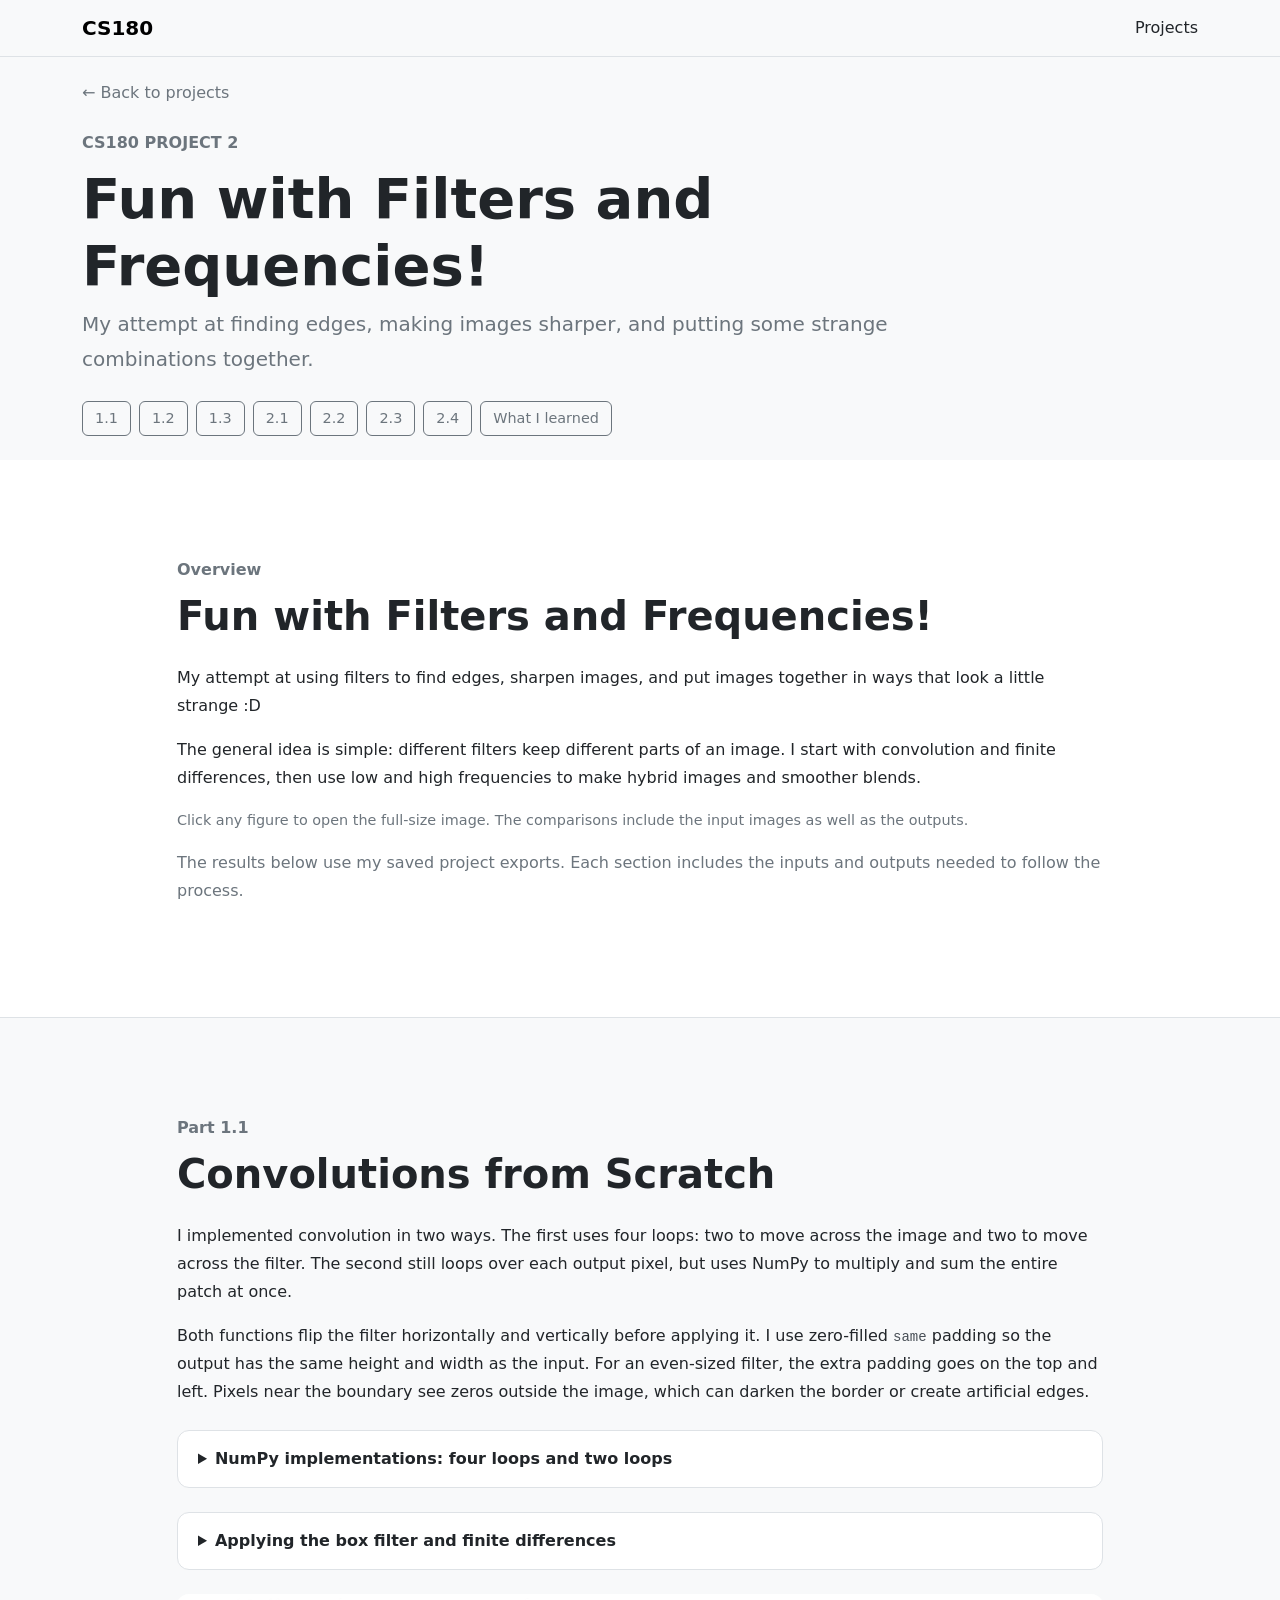
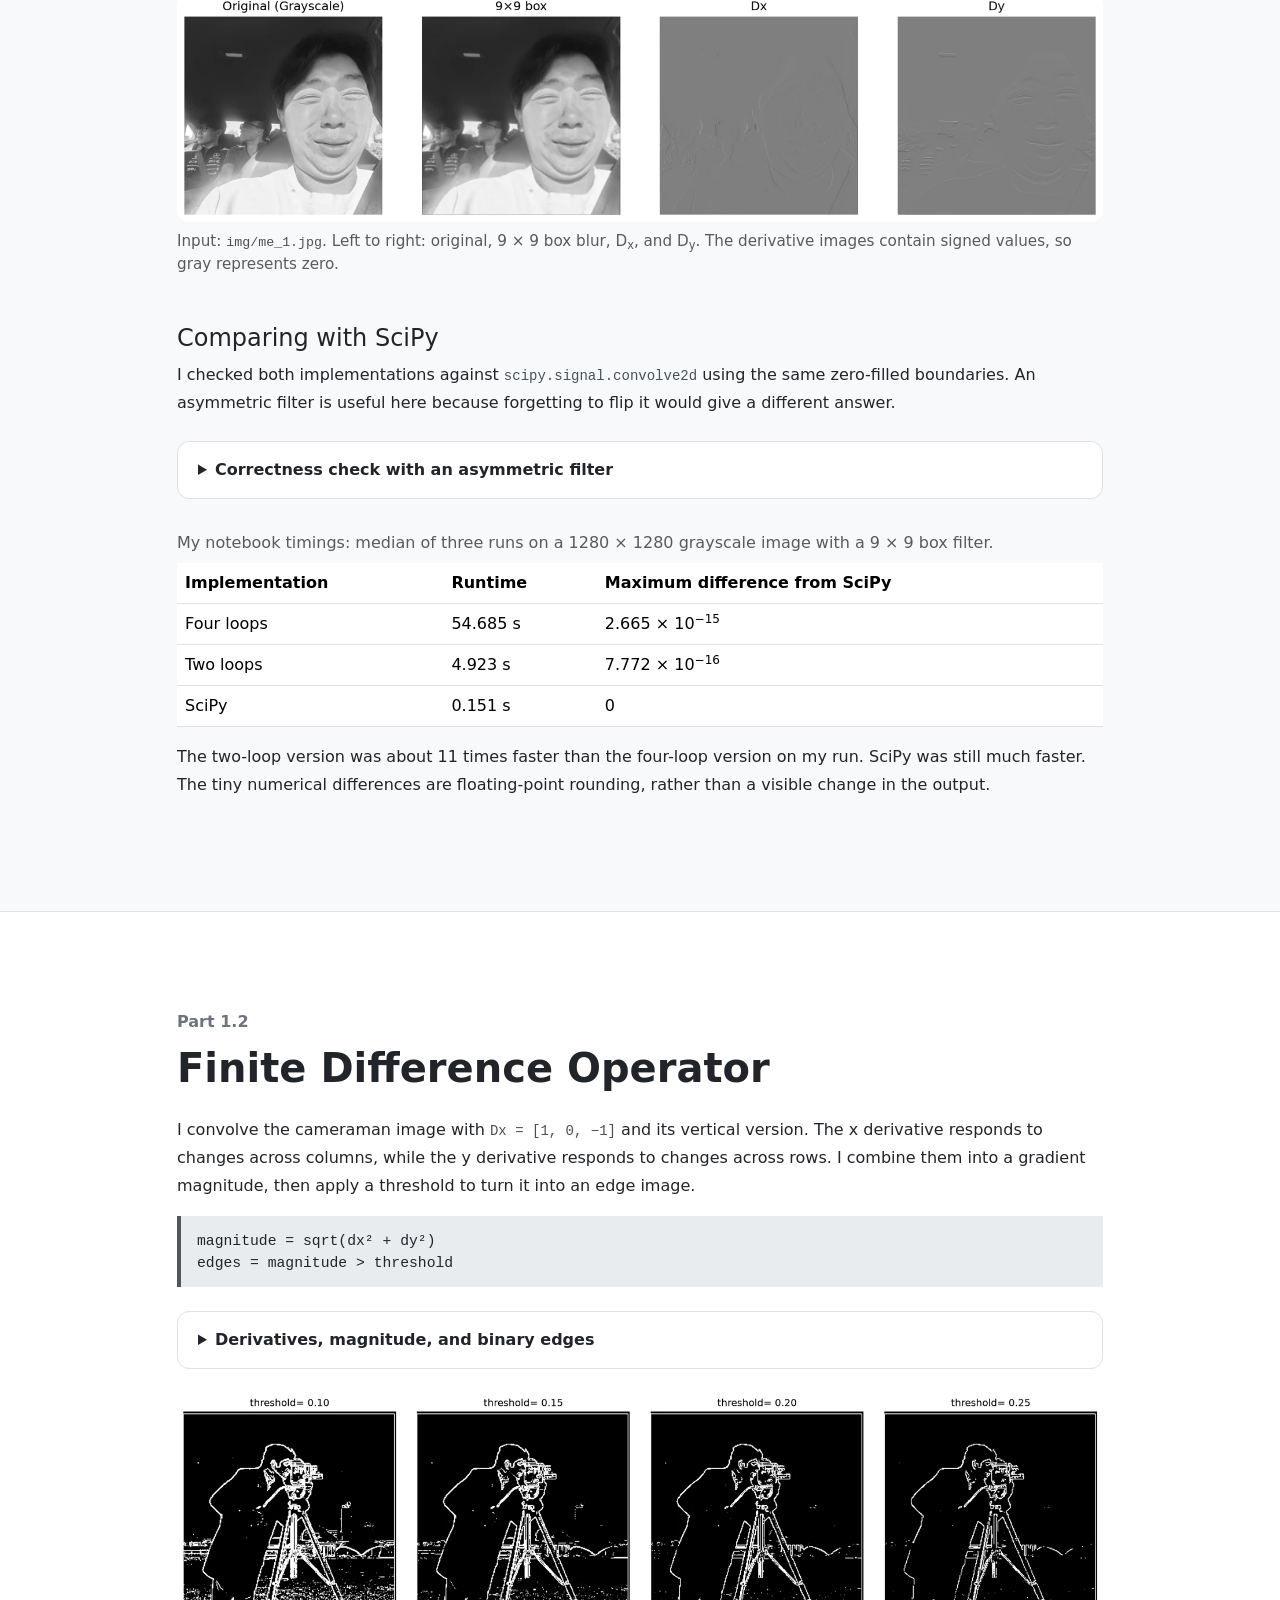
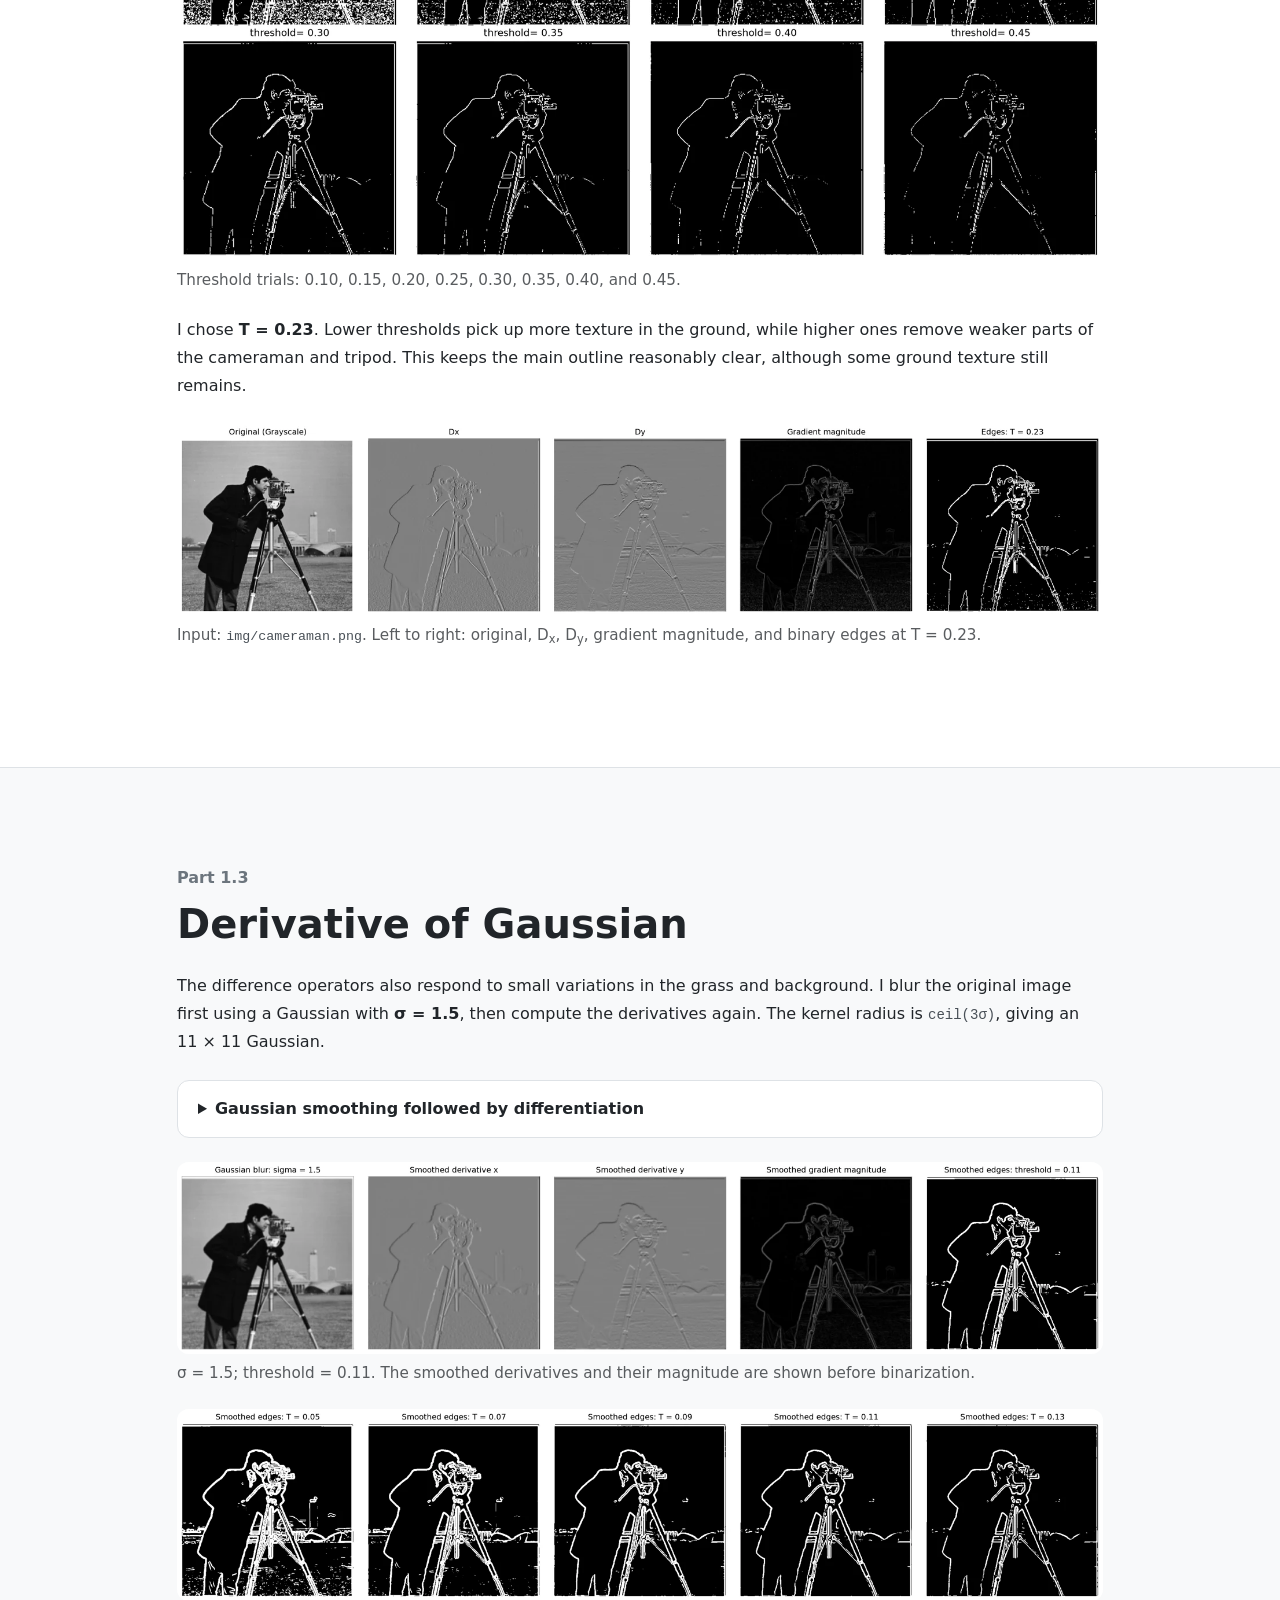
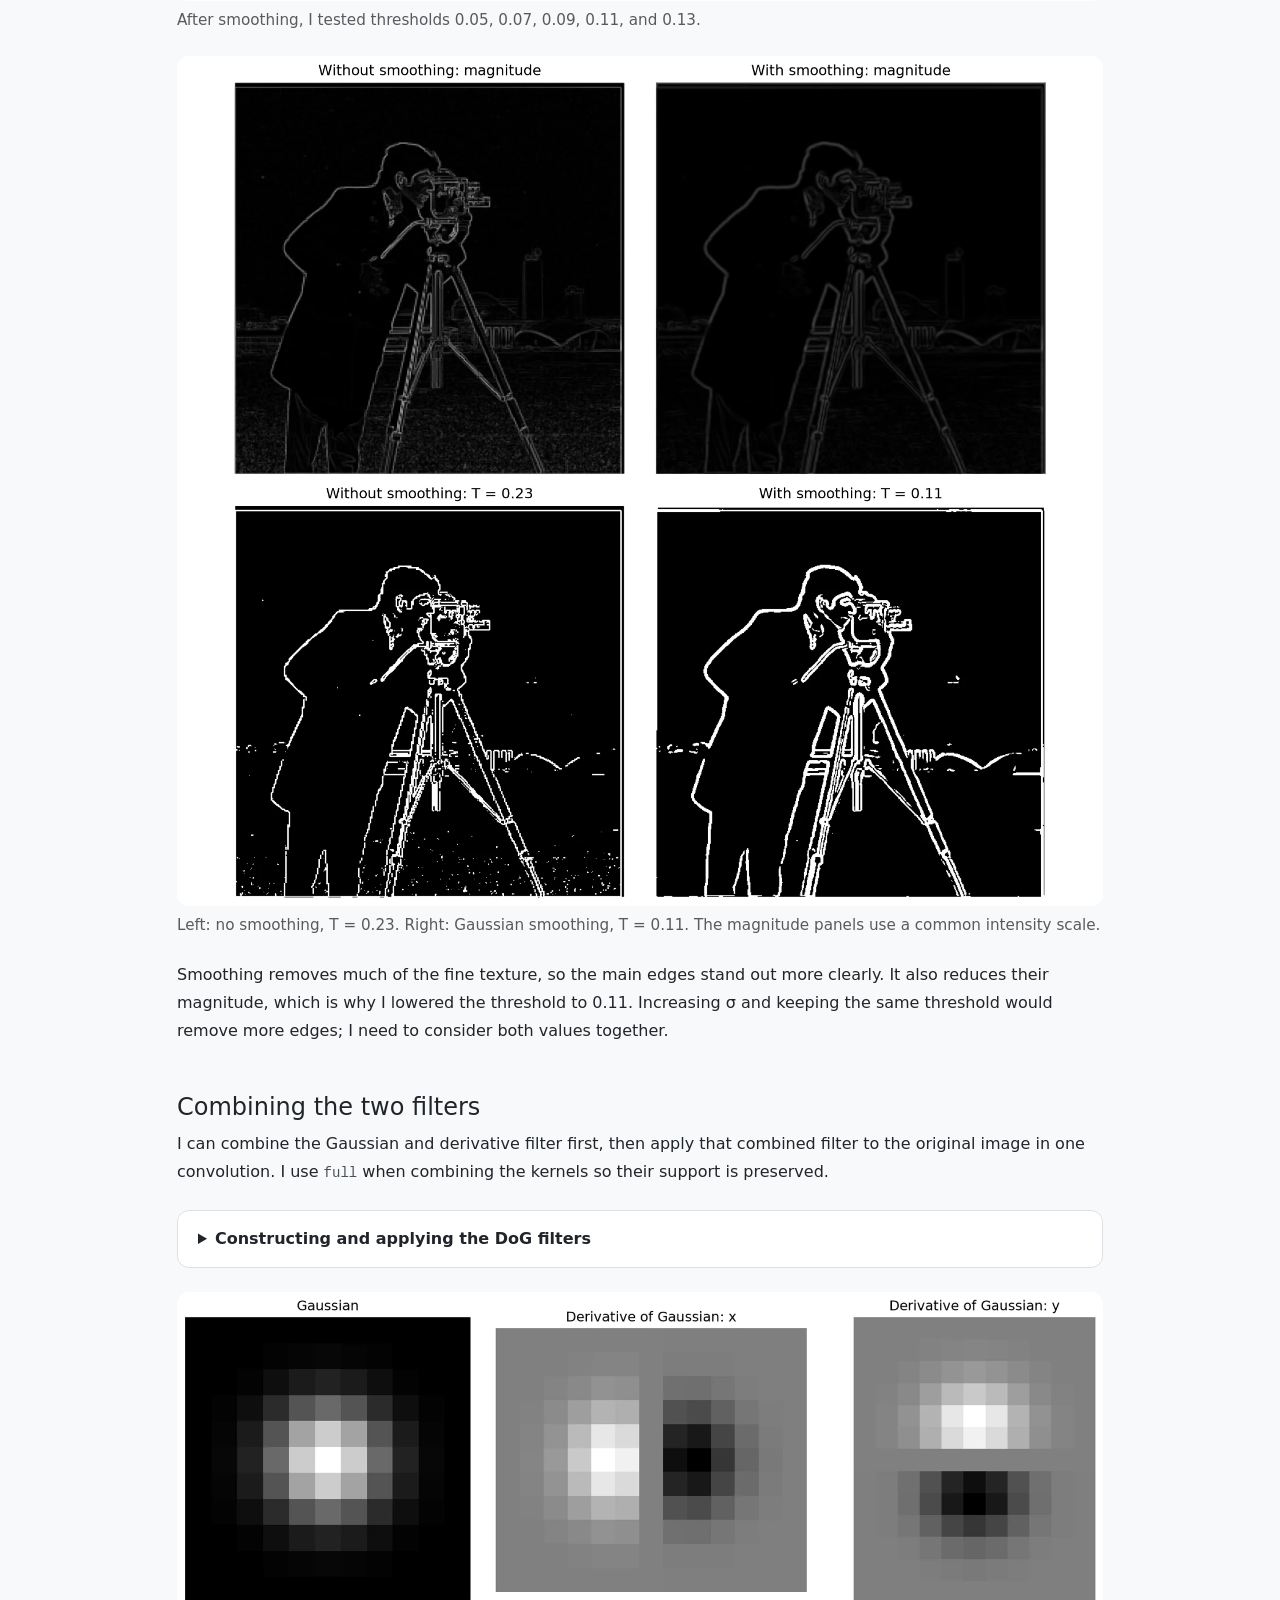
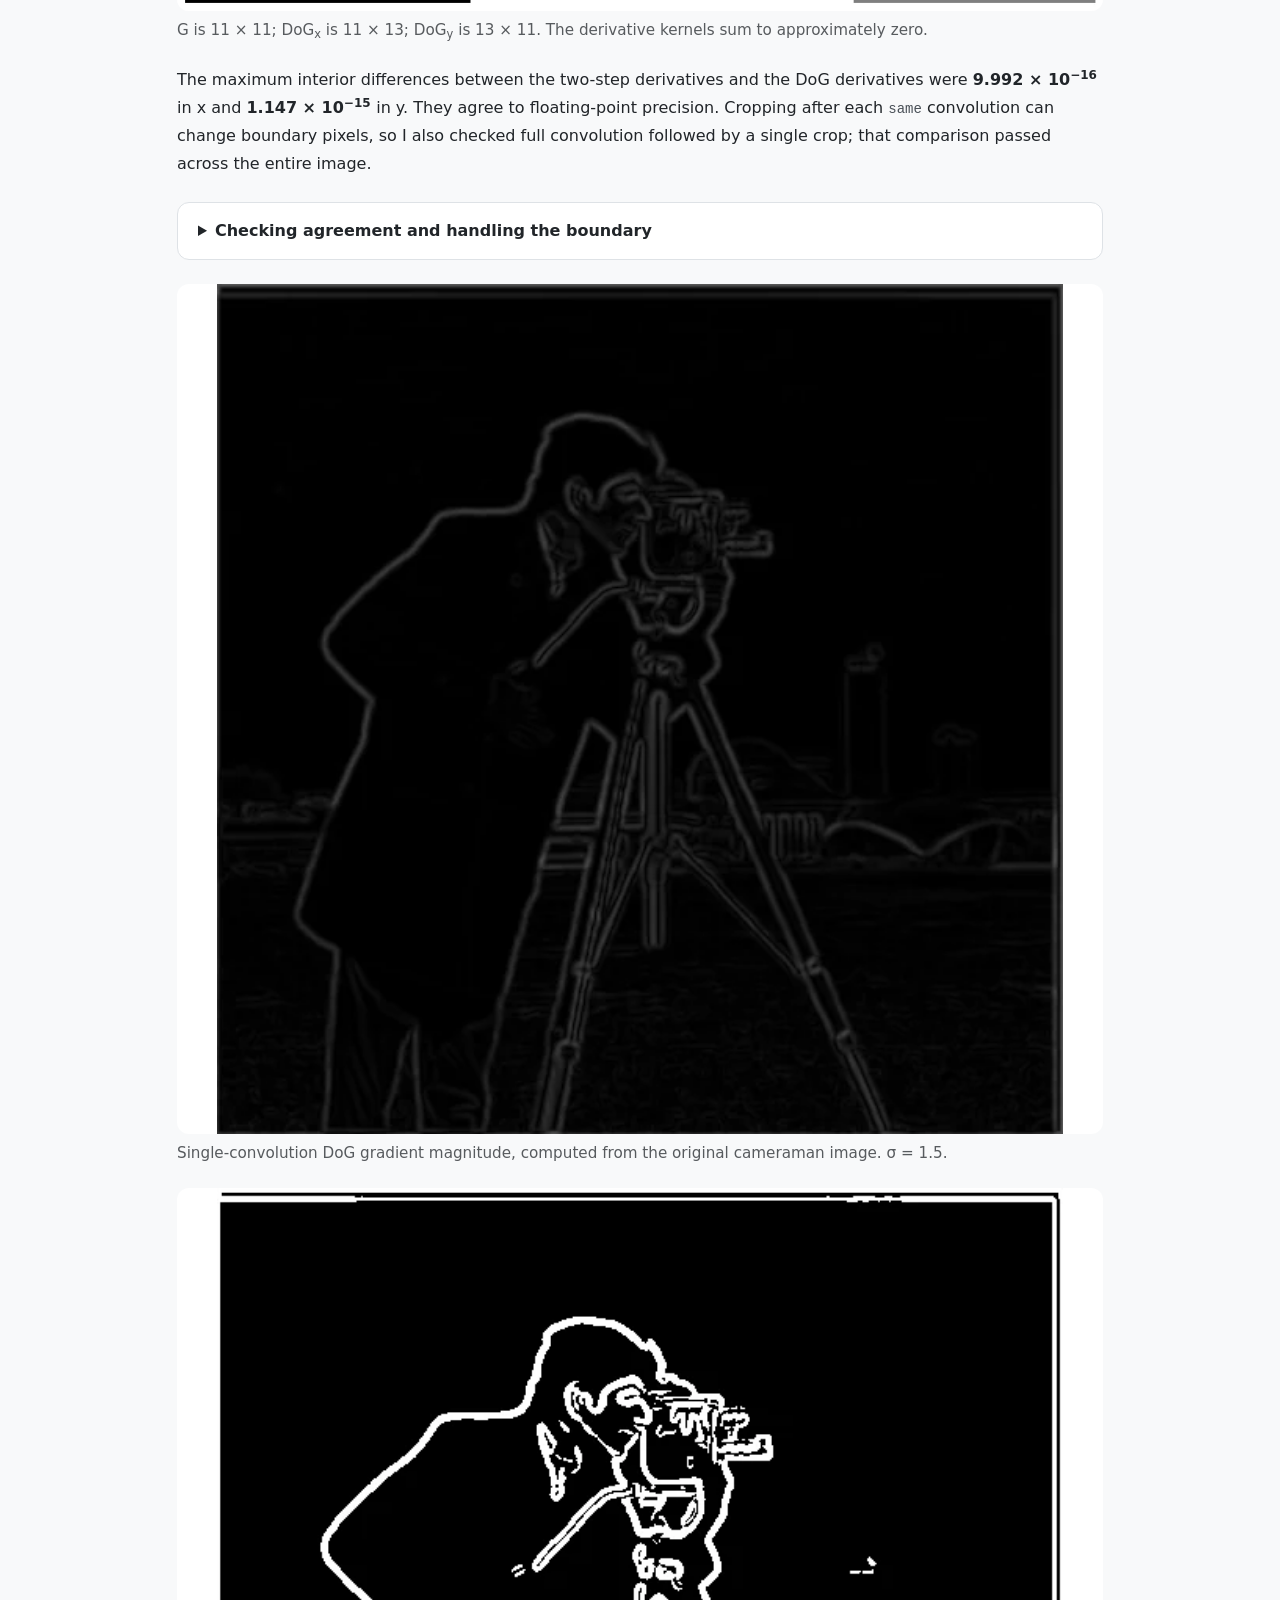
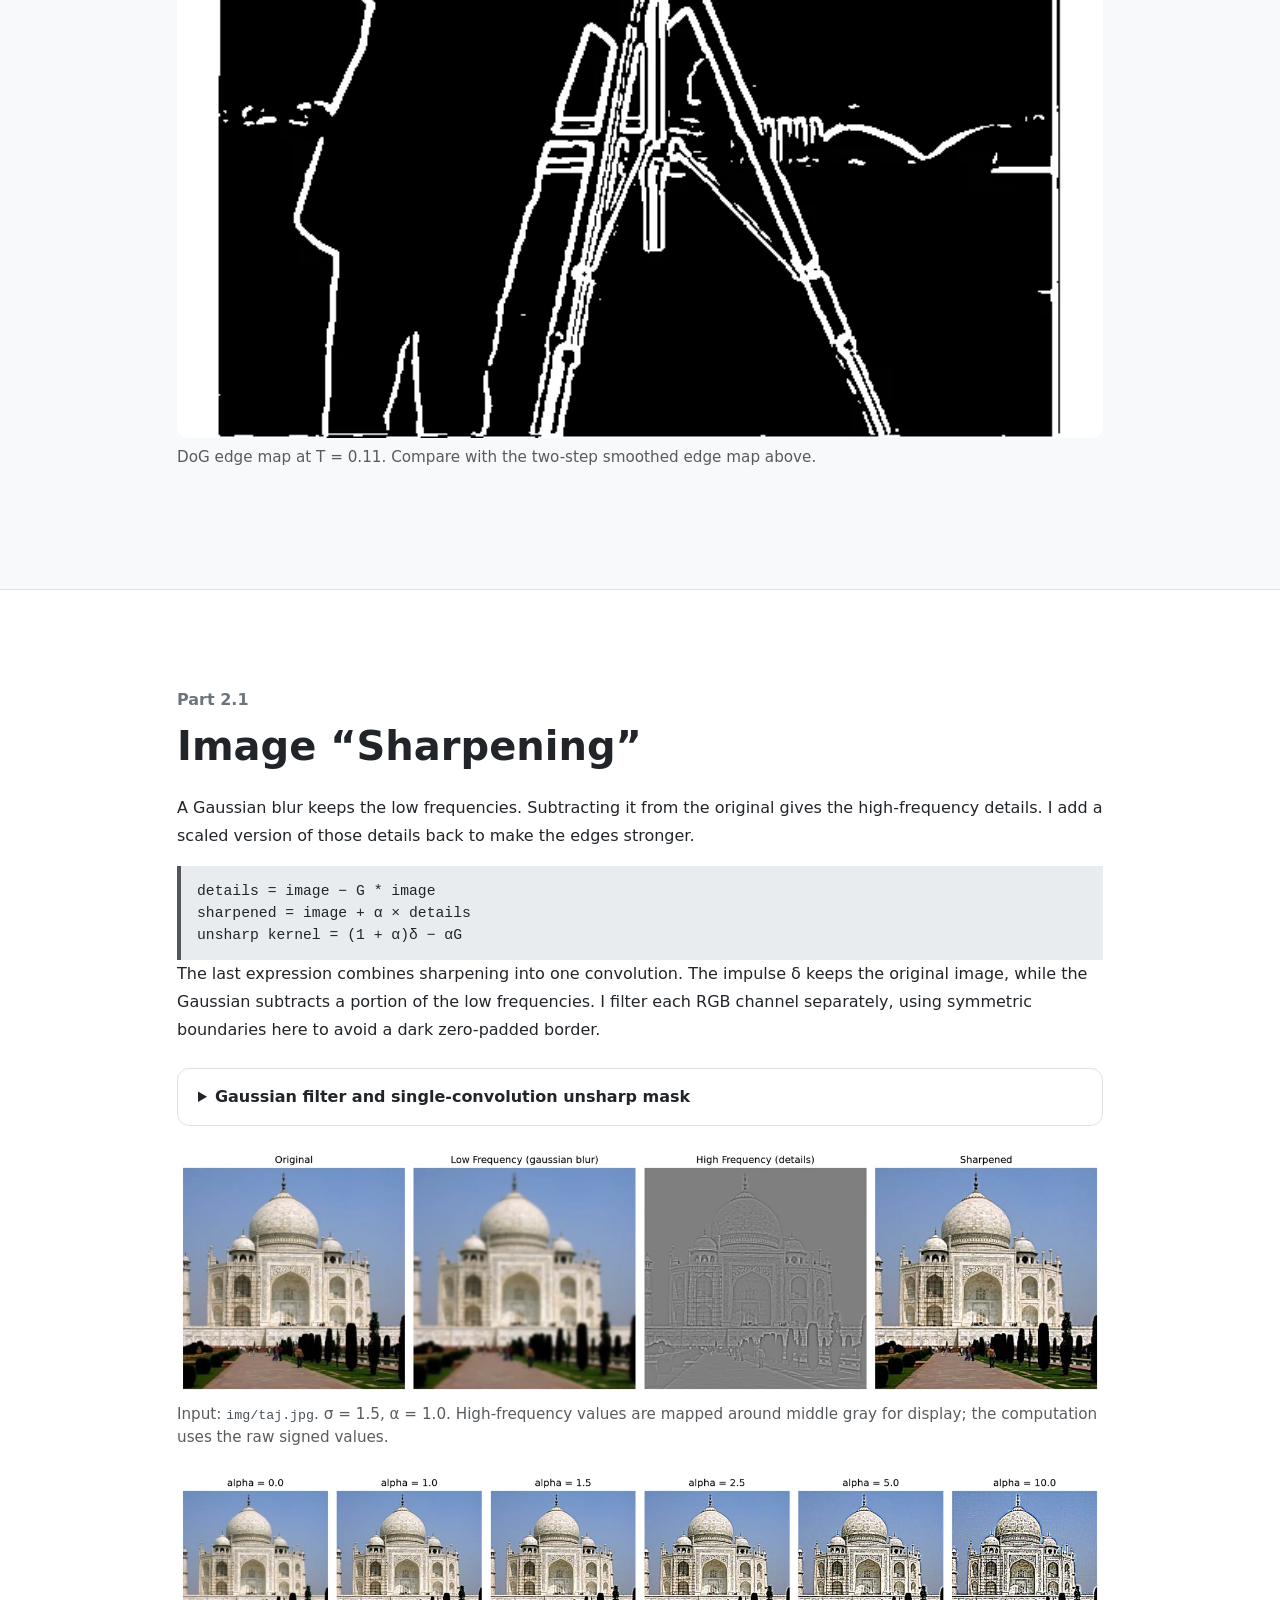
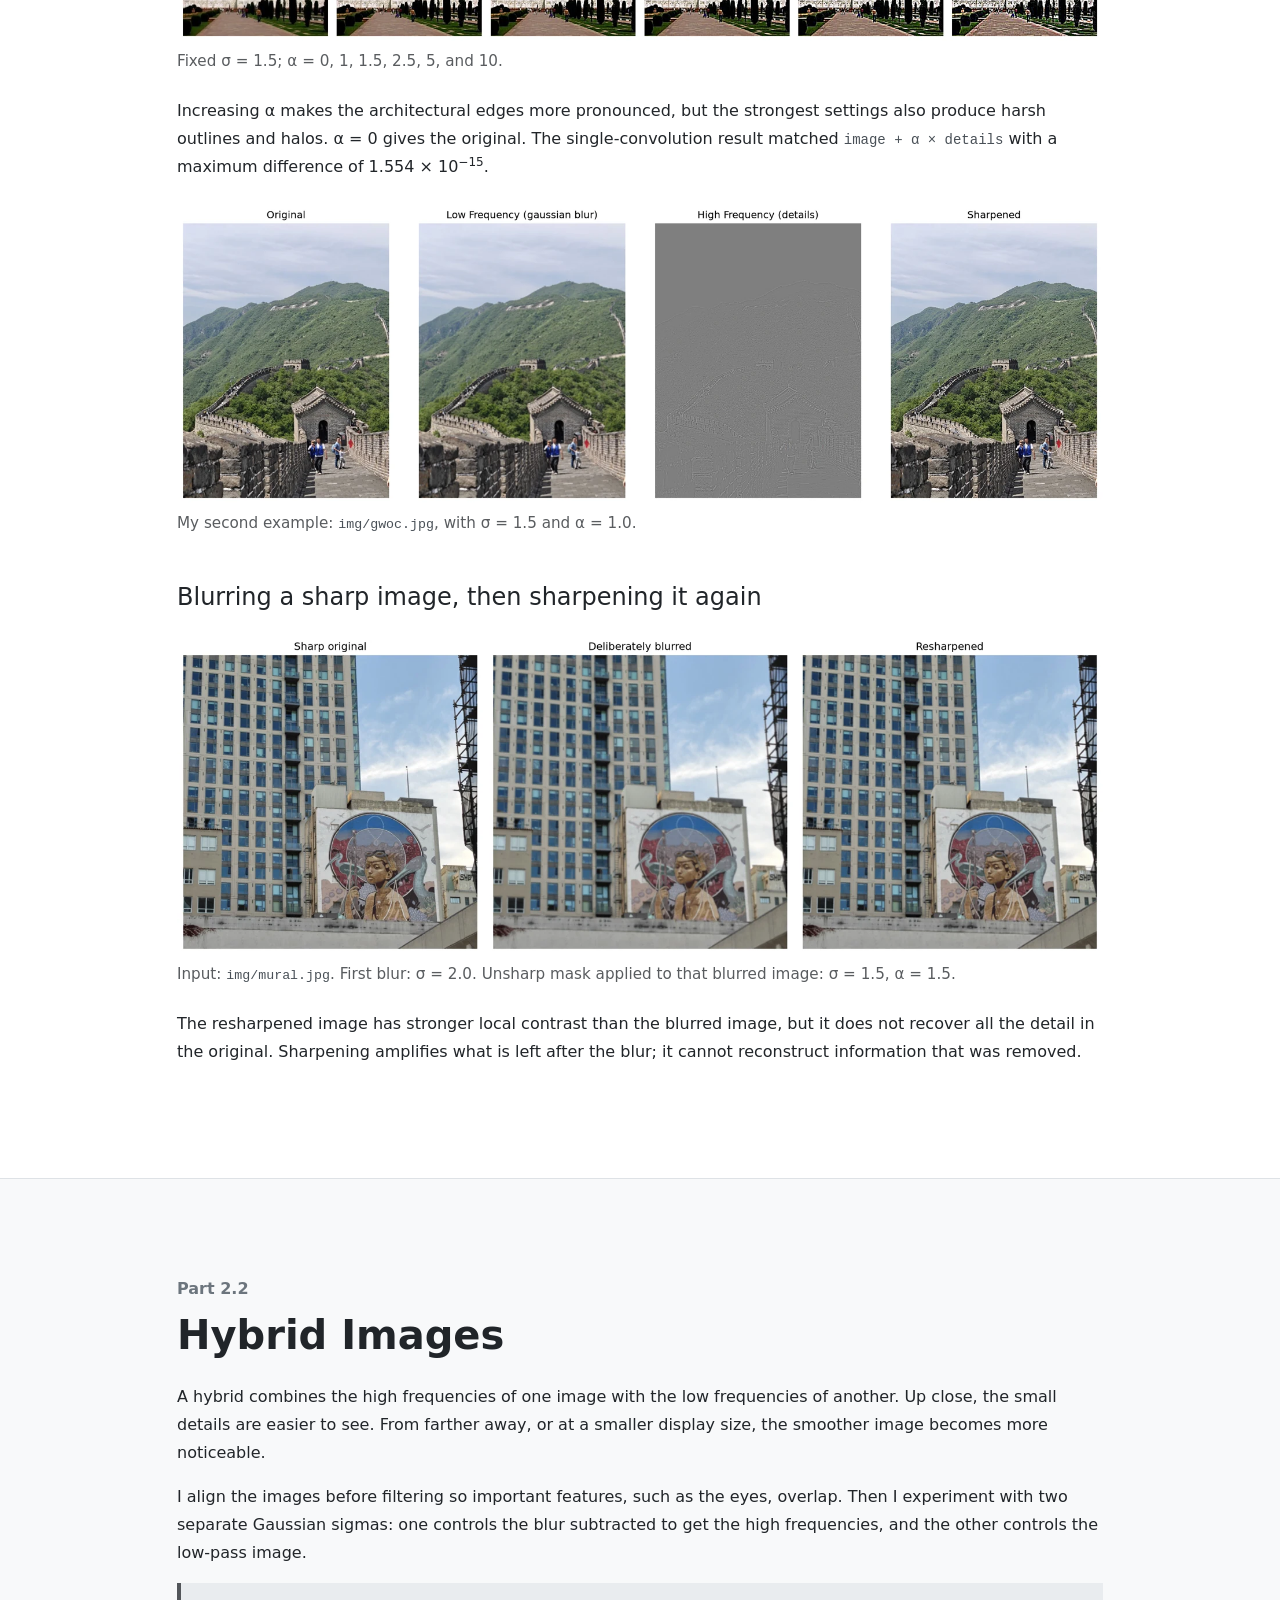
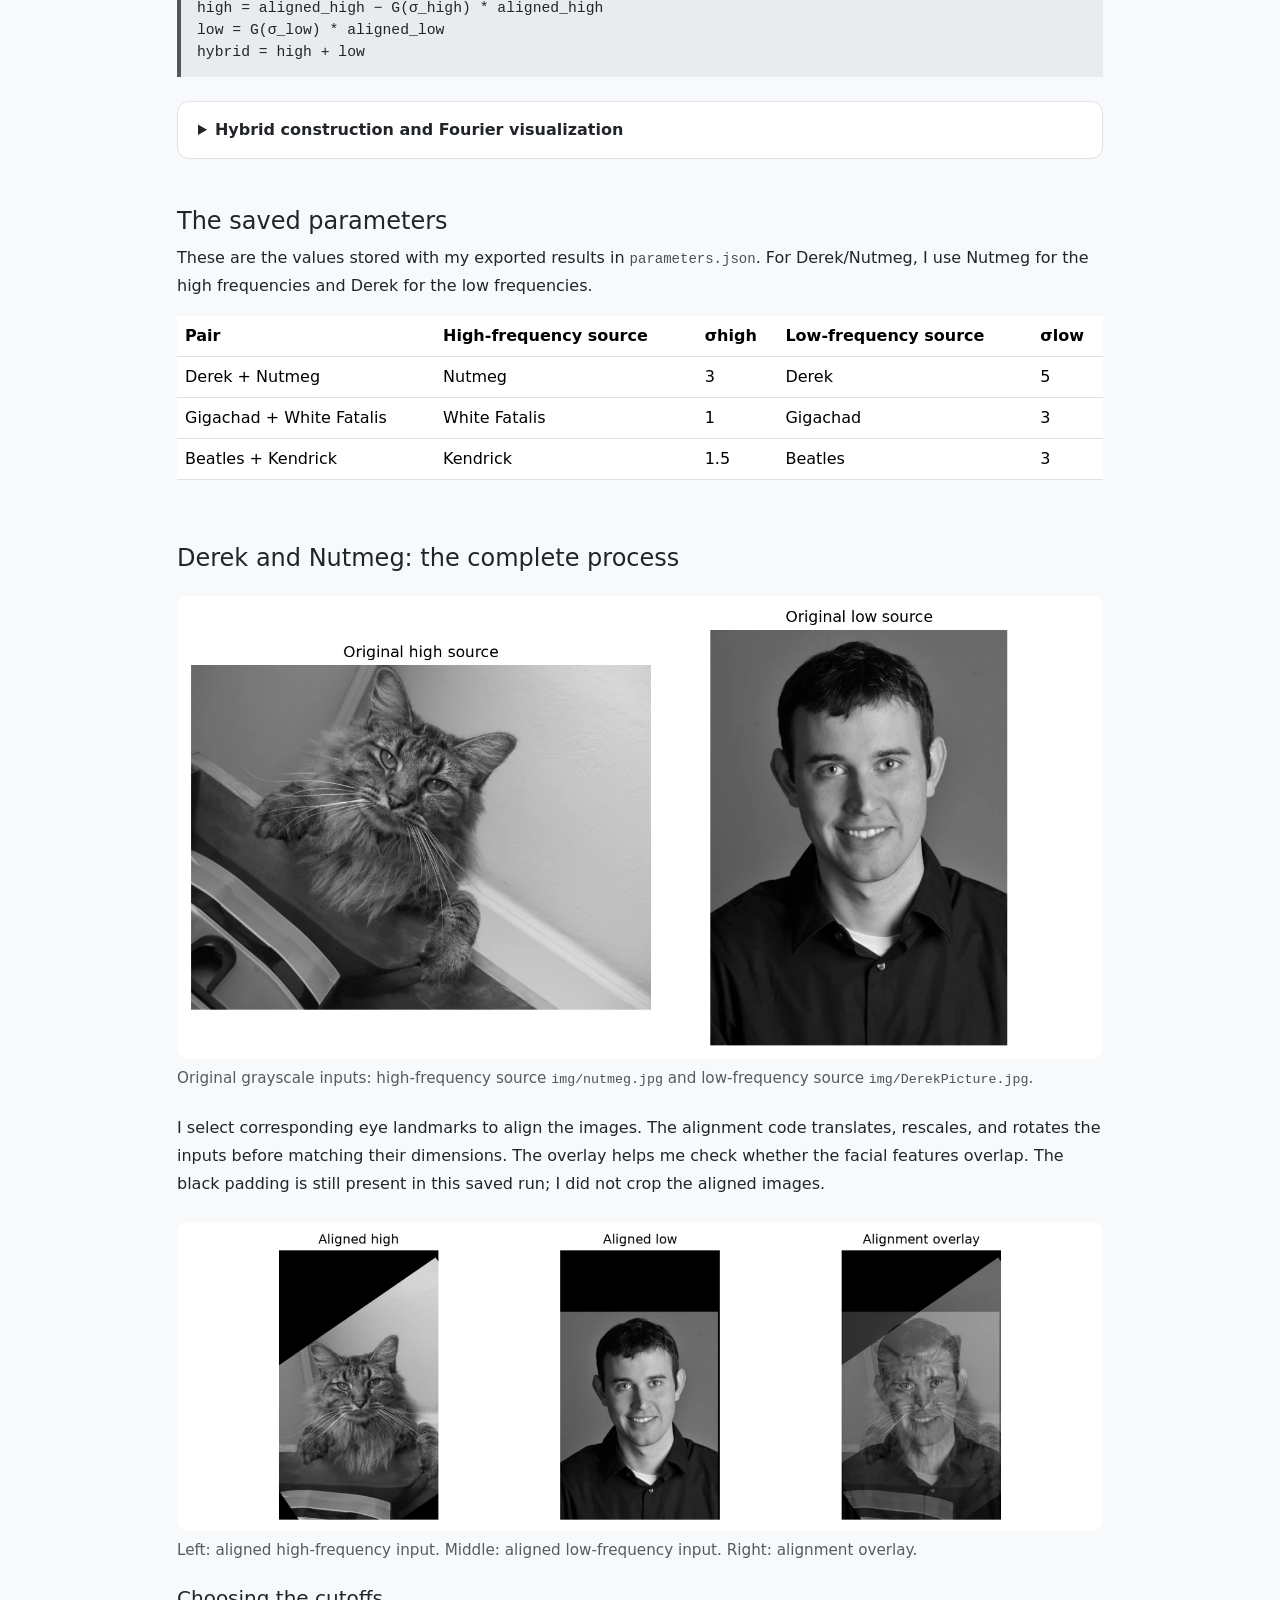
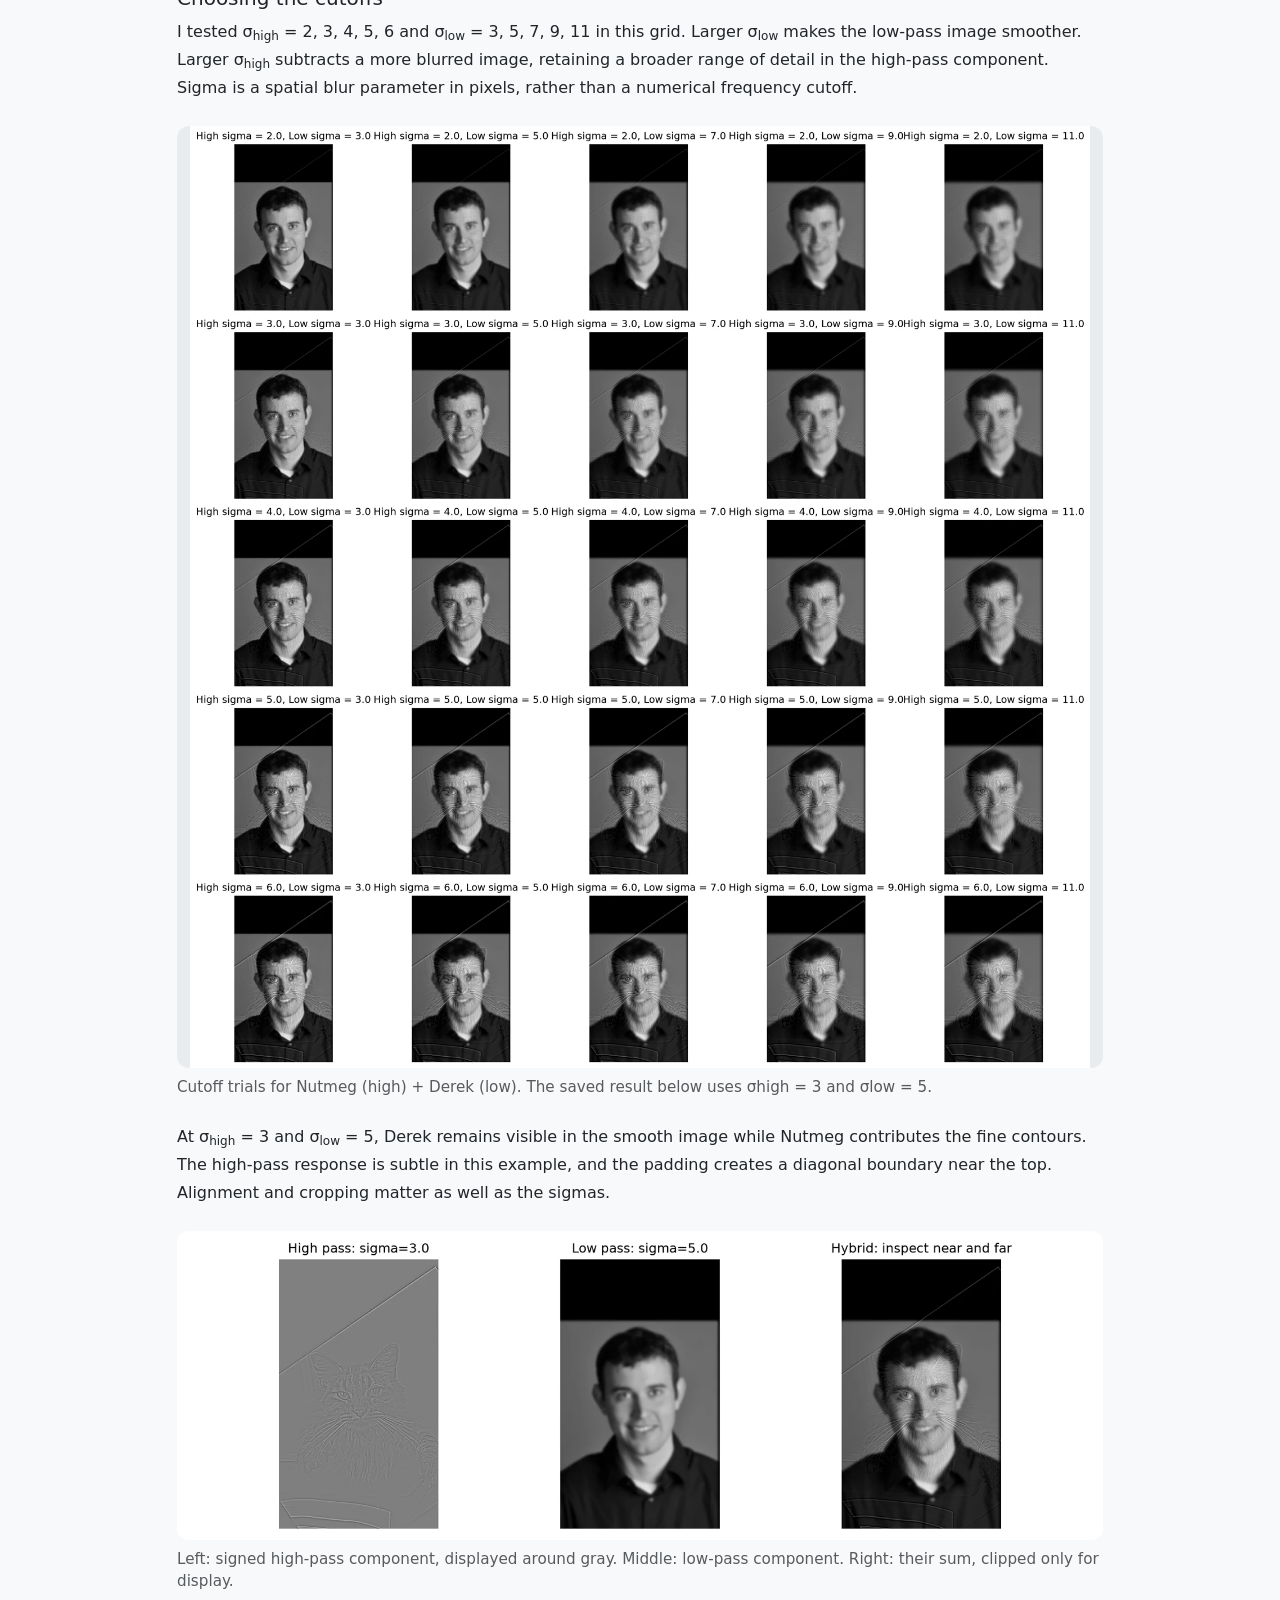
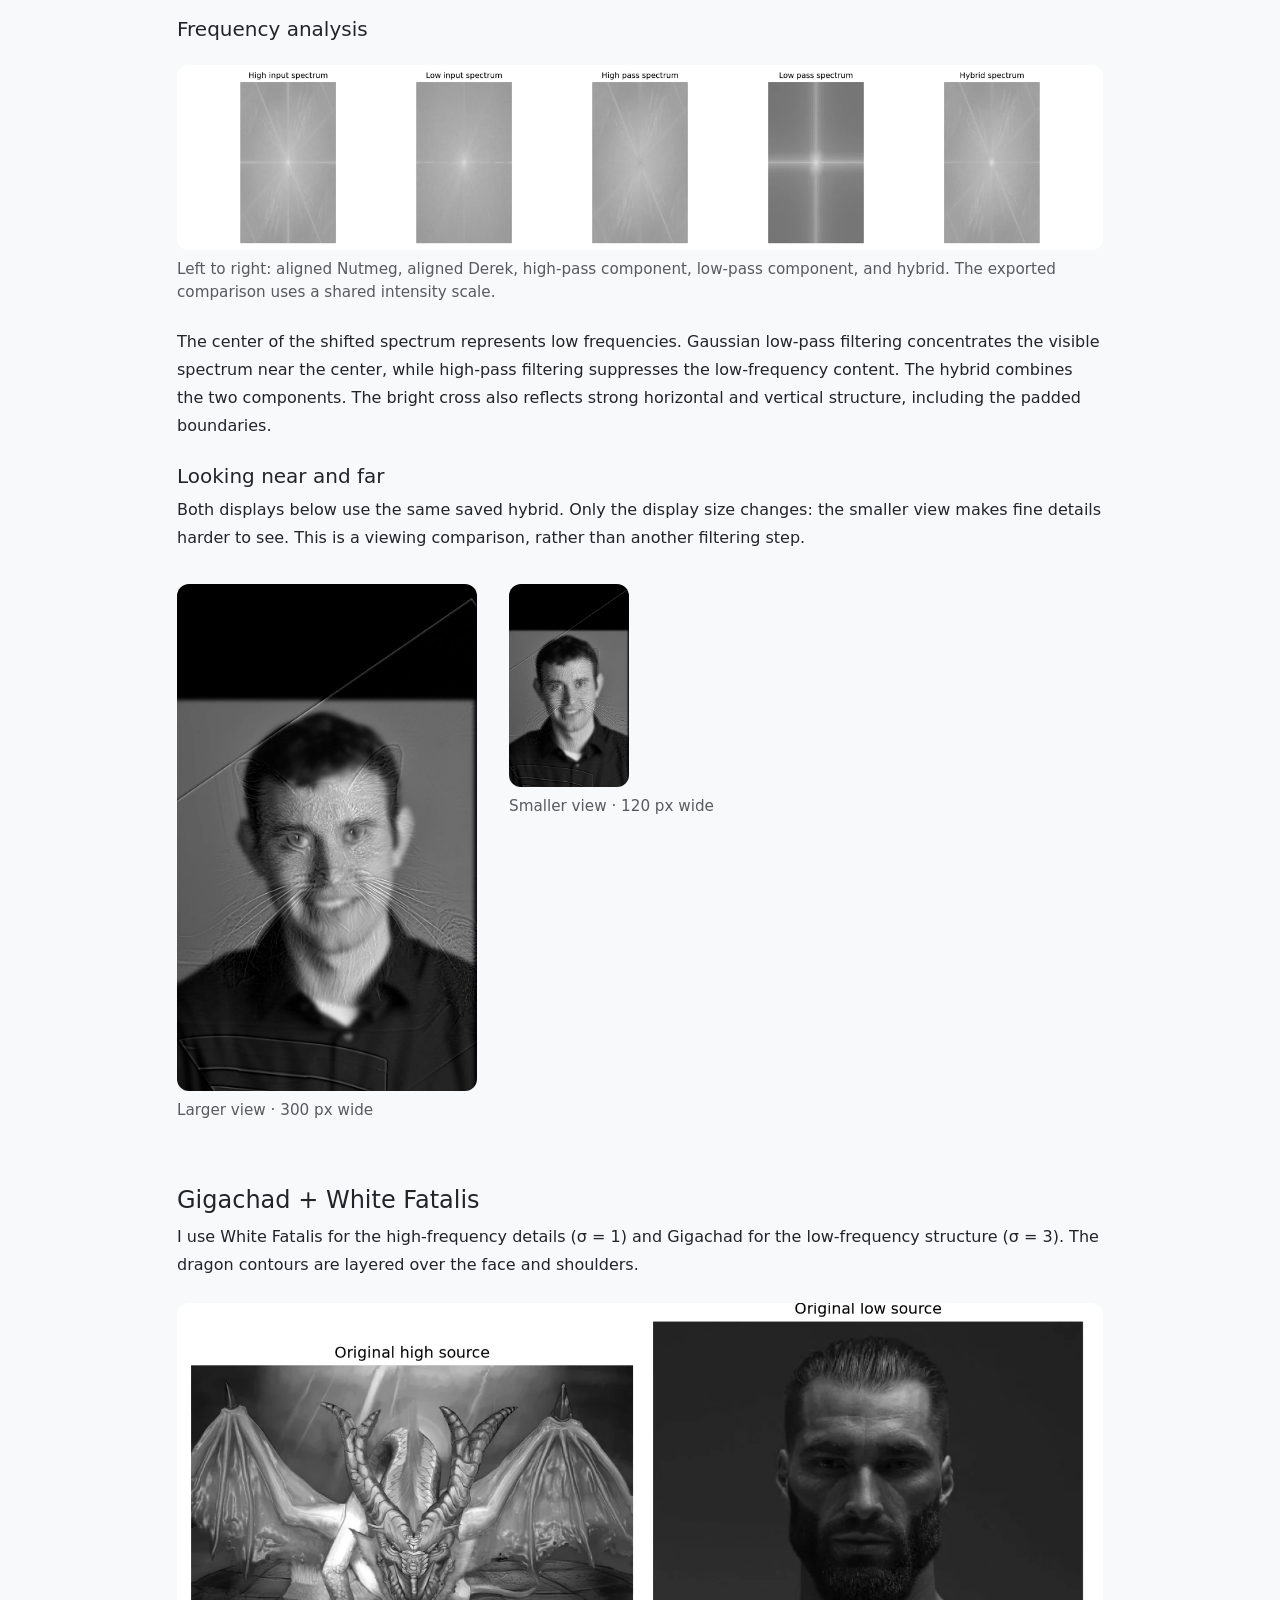
==== projects/project-2.html @ 18742318 "added project 2" ====
<!doctype html>
<html lang="en">
<head>
<meta charset="utf-8">
<meta name="viewport" content="width=device-width, initial-scale=1">
<title>Project 2 · Fun with Filters and Frequencies! · Kenneth Poh</title>
<meta name="description" content="Kenneth Poh's CS180 Project 2: convolution, edge detection, sharpening, hybrid images, and multiresolution blending.">
<link rel="stylesheet" href="../assets/bootstrap.min.css">
<link rel="stylesheet" href="../styles.css">
<link rel="stylesheet" href="../assets/project2.css">
</head>
<body>
<a class="skip-link" href="#overview">Skip to content</a>
<nav class="navbar bg-body-tertiary border-bottom sticky-top">
<div class="container">
<a class="navbar-brand fw-semibold" href="../index.html">CS180</a>
<a class="nav-link" href="../index.html#projects">Projects</a>
</div>
</nav>
<main>
<header class="hero bg-body-tertiary">
<div class="container py-4">
<div class="row">
<div class="col-lg-9">
<a href="../index.html#projects" class="link-secondary text-decoration-none">← Back to projects</a>
<p class="text-uppercase text-secondary fw-semibold mt-4 mb-2">CS180 Project 2</p>
<h1 class="display-4 fw-bold">Fun with Filters and Frequencies!</h1>
<p class="lead text-secondary project-summary mb-4">My attempt at finding edges, making images sharper, and putting some strange combinations together.</p>
<div class="project-jump-links d-flex flex-wrap gap-2" aria-label="Jump to a project section">
<a class="btn btn-outline-secondary" href="#part-1-1">1.1</a>
<a class="btn btn-outline-secondary" href="#part-1-2">1.2</a>
<a class="btn btn-outline-secondary" href="#part-1-3">1.3</a>
<a class="btn btn-outline-secondary" href="#part-2-1">2.1</a>
<a class="btn btn-outline-secondary" href="#part-2-2">2.2</a>
<a class="btn btn-outline-secondary" href="#part-2-3">2.3</a>
<a class="btn btn-outline-secondary" href="#part-2-4">2.4</a>
<a class="btn btn-outline-secondary" href="#reflection">What I learned</a>
</div>
</div>
</div>
</div>
</header>
<section id="overview" class="project-section section-padding">
<div class="container">
<div class="row justify-content-center">
<div class="col-lg-10">
<p class="text-secondary fw-semibold mb-2">Overview</p>
<h2 class="display-6 fw-bold mb-4">Fun with Filters and Frequencies!</h2>
<p>My attempt at using filters to find edges, sharpen images, and put images together in ways that look a little strange :D</p>
<p>The general idea is simple: different filters keep different parts of an image. I start with convolution and finite differences, then use low and high frequencies to make hybrid images and smoother blends.</p>
<p class="text-secondary full-size-hint">Click any figure to open the full-size image. The comparisons include the input images as well as the outputs.</p>
<p class="text-secondary">The results below use my saved project exports. Each section includes the inputs and outputs needed to follow the process.</p>
</div>
</div>
</div>
</section>
<section id="part-1-1" class="project-section section-padding bg-body-tertiary">
<div class="container">
<div class="row justify-content-center">
<div class="col-lg-10">
<p class="text-secondary fw-semibold mb-2">Part 1.1</p>
<h2 class="display-6 fw-bold mb-4">Convolutions from Scratch</h2>
<p>I implemented convolution in two ways. The first uses four loops: two to move across the image and two to move across the filter. The second still loops over each output pixel, but uses NumPy to multiply and sum the entire patch at once.</p>
<p>Both functions flip the filter horizontally and vertically before applying it. I use zero-filled <code>same</code> padding so the output has the same height and width as the input. For an even-sized filter, the extra padding goes on the top and left. Pixels near the boundary see zeros outside the image, which can darken the border or create artificial edges.</p>
<details class="code-block">
<summary>NumPy implementations: four loops and two loops</summary>
<pre>
<code># 1.1
def conv_4_loop(image, kernel):
    image = np.asarray(image, dtype=np.float64)
    kernel = np.asarray(kernel, dtype=np.float64)
    height, width = image.shape
    k_height, k_width = kernel.shape

    pad_top = k_height // 2
    pad_bottom = (k_height - 1) // 2
    pad_left = k_width // 2
    pad_right = (k_width - 1) // 2

    padded = np.pad(image, ((pad_top, pad_bottom), (pad_left, pad_right)), mode=&quot;constant&quot;, constant_values=0)
    flipped = kernel[::-1, ::-1]
    result = np.zeros((height, width), dtype=np.float64)

    for y in range(height):
        for x in range(width):
            total = 0.0
            
            for ky in range(k_height):
                for kx in range(k_width):
                    result[y, x] += padded[y + ky, x + kx] * flipped[ky, kx]
    return result   

def conv_2_loop(image, kernel):
    image = np.asarray(image, dtype=np.float64)
    kernel = np.asarray(kernel, dtype=np.float64)
    height, width = image.shape
    k_height, k_width = kernel.shape

    pad_top = k_height // 2
    pad_bottom = (k_height - 1) // 2
    pad_left = k_width // 2
    pad_right = (k_width - 1) // 2

    padded = np.pad(image, ((pad_top, pad_bottom), (pad_left, pad_right)), mode=&quot;constant&quot;, constant_values=0)
    flipped = kernel[::-1, ::-1]
    result = np.zeros((height, width), dtype=np.float64)

    for y in range(height):
        for x in range(width):
            result[y, x] = np.sum(padded[y:y+k_height, x:x+k_width] * flipped)

    return result</code>
</pre>
</details>
<details class="code-block">
<summary>Applying the box filter and finite differences</summary>
<pre>
<code># Read my picture as grayscale and define the three filters.
self_image = color.rgb2gray(img_as_float(imread(&quot;img/me_1.jpg&quot;)))
box_filter = np.ones((9, 9), dtype=np.float64) / 81
Dx = np.array([[1, 0, -1]], dtype=np.float64)
Dy = Dx.T

# Each call applies true convolution with zero-filled same padding.
box_result = conv_2_loop(self_image, box_filter)
derivative_x = conv_2_loop(self_image, Dx)
derivative_y = conv_2_loop(self_image, Dy)</code>
</pre>
</details>
<figure class="my-4">
<a class="image-link" href="../assets/images/project2/out/1_1_comparison.png" target="_blank" rel="noopener">
<img class="comparison-frame " src="../assets/images/project2/display/out/1_1_comparison.png.webp" alt="My grayscale portrait, box-filtered portrait, x derivative, and y derivative" loading="lazy">
</a>
<figcaption class="figure-caption mt-2">Input: <code>img/me_1.jpg</code>. Left to right: original, 9 × 9 box blur, D<sub>x</sub>, and D<sub>y</sub>. The derivative images contain signed values, so gray represents zero.</figcaption>
</figure>
<h3 class="h4 mt-5">Comparing with SciPy</h3>
<p>I checked both implementations against <code>scipy.signal.convolve2d</code> using the same zero-filled boundaries. An asymmetric filter is useful here because forgetting to flip it would give a different answer.</p>
<details class="code-block">
<summary>Correctness check with an asymmetric filter</summary>
<pre>
<code># small test image array
test_image = np.arange(1, 21, dtype=np.float64).reshape(4, 5)

# small asymmetric test kernel to catch missed kernel flips
test_kernel = np.array([
    [0, 1, 2],
    [3, 4, 5],
    [6, 7, 8],
], dtype=np.float64)

result_four = conv_4_loop(test_image, test_kernel)
result_two = conv_2_loop(test_image, test_kernel)

result_scipy = convolve2d(test_image, test_kernel, mode=&quot;same&quot;, boundary=&quot;fill&quot;, fillvalue=0)

# allow small differences from floating-point summation order
np.testing.assert_allclose(result_four, result_scipy, atol=1e-12)
np.testing.assert_allclose(result_two, result_scipy, atol=1e-12)

print(&quot;Four-loop maximum error:&quot;, np.max(np.abs(result_four - result_scipy)))
print(&quot;Two-loop maximum error:&quot;, np.max(np.abs(result_two - result_scipy)))</code>
</pre>
</details>
<div class="table-responsive">
<table class="table">
<caption>My notebook timings: median of three runs on a 1280 × 1280 grayscale image with a 9 × 9 box filter.</caption>
<thead>
<tr>
<th scope="col">Implementation</th>
<th scope="col">Runtime</th>
<th scope="col">Maximum difference from SciPy</th>
</tr>
</thead>
<tbody>
<tr>
<td>Four loops</td>
<td>54.685 s</td>
<td>2.665 × 10<sup>−15</sup>
</td>
</tr>
<tr>
<td>Two loops</td>
<td>4.923 s</td>
<td>7.772 × 10<sup>−16</sup>
</td>
</tr>
<tr>
<td>SciPy</td>
<td>0.151 s</td>
<td>0</td>
</tr>
</tbody>
</table>
</div>
<p>The two-loop version was about 11 times faster than the four-loop version on my run. SciPy was still much faster. The tiny numerical differences are floating-point rounding, rather than a visible change in the output.</p>
</div>
</div>
</div>
</section>
<section id="part-1-2" class="project-section section-padding">
<div class="container">
<div class="row justify-content-center">
<div class="col-lg-10">
<p class="text-secondary fw-semibold mb-2">Part 1.2</p>
<h2 class="display-6 fw-bold mb-4">Finite Difference Operator</h2>
<p>I convolve the cameraman image with <code>Dx = [1, 0, −1]</code> and its vertical version. The x derivative responds to changes across columns, while the y derivative responds to changes across rows. I combine them into a gradient magnitude, then apply a threshold to turn it into an edge image.</p>
<div class="formula">magnitude = sqrt(dx² + dy²)<br>edges = magnitude &gt; threshold</div>
<details class="code-block">
<summary>Derivatives, magnitude, and binary edges</summary>
<pre>
<code># Keep the boundary convention from Part 1.1.
dx = convolve2d(cameraman, Dx, mode=&quot;same&quot;, boundary=&quot;fill&quot;, fillvalue=0)
dy = convolve2d(cameraman, Dy, mode=&quot;same&quot;, boundary=&quot;fill&quot;, fillvalue=0)
magnitude = np.sqrt(dx**2 + dy**2)
threshold = 0.23
edges = magnitude &gt; threshold</code>
</pre>
</details>
<figure class="my-4">
<a class="image-link" href="../assets/images/project2/out/1_2_threshold_comparison.png" target="_blank" rel="noopener">
<img class="comparison-frame " src="../assets/images/project2/display/out/1_2_threshold_comparison.png.webp" alt="Eight edge maps for thresholds from 0.10 to 0.45" loading="lazy">
</a>
<figcaption class="figure-caption mt-2">Threshold trials: 0.10, 0.15, 0.20, 0.25, 0.30, 0.35, 0.40, and 0.45.</figcaption>
</figure>
<p>I chose <strong>T = 0.23</strong>. Lower thresholds pick up more texture in the ground, while higher ones remove weaker parts of the cameraman and tripod. This keeps the main outline reasonably clear, although some ground texture still remains.</p>
<figure class="my-4">
<a class="image-link" href="../assets/images/project2/out/1_2_chosen_threshold.png" target="_blank" rel="noopener">
<img class="comparison-frame " src="../assets/images/project2/display/out/1_2_chosen_threshold.png.webp" alt="Cameraman input, x derivative, y derivative, gradient magnitude, and edges at threshold 0.23" loading="lazy">
</a>
<figcaption class="figure-caption mt-2">Input: <code>img/cameraman.png</code>. Left to right: original, D<sub>x</sub>, D<sub>y</sub>, gradient magnitude, and binary edges at T = 0.23.</figcaption>
</figure>
</div>
</div>
</div>
</section>
<section id="part-1-3" class="project-section section-padding bg-body-tertiary">
<div class="container">
<div class="row justify-content-center">
<div class="col-lg-10">
<p class="text-secondary fw-semibold mb-2">Part 1.3</p>
<h2 class="display-6 fw-bold mb-4">Derivative of Gaussian</h2>
<p>The difference operators also respond to small variations in the grass and background. I blur the original image first using a Gaussian with <strong>σ = 1.5</strong>, then compute the derivatives again. The kernel radius is <code>ceil(3σ)</code>, giving an 11 × 11 Gaussian.</p>
<details class="code-block">
<summary>Gaussian smoothing followed by differentiation</summary>
<pre>
<code>sigma = 1.5
radius = int(np.ceil(3 * sigma))
g = cv2.getGaussianKernel(2 * radius + 1, sigma)
G = g @ g.T  # Outer product makes the 2D Gaussian.

cam_blur = convolve2d(cameraman, G, mode=&quot;same&quot;, boundary=&quot;fill&quot;, fillvalue=0)
smooth_dx = convolve2d(cam_blur, Dx, mode=&quot;same&quot;, boundary=&quot;fill&quot;, fillvalue=0)
smooth_dy = convolve2d(cam_blur, Dy, mode=&quot;same&quot;, boundary=&quot;fill&quot;, fillvalue=0)
smooth_magnitude = np.sqrt(smooth_dx**2 + smooth_dy**2)
smooth_threshold = 0.11
smooth_edges = smooth_magnitude &gt; smooth_threshold</code>
</pre>
</details>
<figure class="my-4">
<a class="image-link" href="../assets/images/project2/out/1_3_smoothed_results.png" target="_blank" rel="noopener">
<img class="comparison-frame " src="../assets/images/project2/display/out/1_3_smoothed_results.png.webp" alt="Gaussian-blurred cameraman, smoothed derivatives, magnitude, and binary edges" loading="lazy">
</a>
<figcaption class="figure-caption mt-2">σ = 1.5; threshold = 0.11. The smoothed derivatives and their magnitude are shown before binarization.</figcaption>
</figure>
<figure class="my-4">
<a class="image-link" href="../assets/images/project2/out/1_3_threshold_testing.png" target="_blank" rel="noopener">
<img class="comparison-frame " src="../assets/images/project2/display/out/1_3_threshold_testing.png.webp" alt="Smoothed edge maps for five thresholds" loading="lazy">
</a>
<figcaption class="figure-caption mt-2">After smoothing, I tested thresholds 0.05, 0.07, 0.09, 0.11, and 0.13.</figcaption>
</figure>
<figure class="my-4">
<a class="image-link" href="../assets/images/project2/out/1_3_before_after.png" target="_blank" rel="noopener">
<img class="comparison-frame " src="../assets/images/project2/display/out/1_3_before_after.png.webp" alt="Magnitude and binary edges before and after Gaussian smoothing" loading="lazy">
</a>
<figcaption class="figure-caption mt-2">Left: no smoothing, T = 0.23. Right: Gaussian smoothing, T = 0.11. The magnitude panels use a common intensity scale.</figcaption>
</figure>
<p>Smoothing removes much of the fine texture, so the main edges stand out more clearly. It also reduces their magnitude, which is why I lowered the threshold to 0.11. Increasing σ and keeping the same threshold would remove more edges; I need to consider both values together.</p>
<h3 class="h4 mt-5">Combining the two filters</h3>
<p>I can combine the Gaussian and derivative filter first, then apply that combined filter to the original image in one convolution. I use <code>full</code> when combining the kernels so their support is preserved.</p>
<details class="code-block">
<summary>Constructing and applying the DoG filters</summary>
<pre>
<code>DoG_x = convolve2d(G, Dx, mode=&quot;full&quot;)
DoG_y = convolve2d(G, Dy, mode=&quot;full&quot;)

print(&quot;DoG x shape:&quot;, DoG_x.shape)
print(&quot;DoG y shape:&quot;, DoG_y.shape)
print(&quot;DoG x sum:&quot;, DoG_x.sum())
print(&quot;DoG y sum:&quot;, DoG_y.sum())


dog_dx = convolve2d(cameraman, DoG_x, mode=&quot;same&quot;, boundary=&quot;fill&quot;, fillvalue=0)
dog_dy = convolve2d(cameraman, DoG_y, mode=&quot;same&quot;, boundary=&quot;fill&quot;, fillvalue=0)

dog_magnitude = np.sqrt(dog_dx**2 + dog_dy**2)
dog_edges = dog_magnitude &gt; smooth_threshold</code>
</pre>
</details>
<figure class="my-4">
<a class="image-link" href="../assets/images/project2/out/part1_3_kernels.png" target="_blank" rel="noopener">
<img class="comparison-frame " src="../assets/images/project2/display/out/part1_3_kernels.png.webp" alt="Gaussian kernel and signed x and y derivative-of-Gaussian kernels" loading="lazy">
</a>
<figcaption class="figure-caption mt-2">G is 11 × 11; DoG<sub>x</sub> is 11 × 13; DoG<sub>y</sub> is 13 × 11. The derivative kernels sum to approximately zero.</figcaption>
</figure>
<p>The maximum interior differences between the two-step derivatives and the DoG derivatives were <strong>9.992 × 10<sup>−16</sup>
</strong> in x and <strong>1.147 × 10<sup>−15</sup>
</strong> in y. They agree to floating-point precision. Cropping after each <code>same</code> convolution can change boundary pixels, so I also checked full convolution followed by a single crop; that comparison passed across the entire image.</p>
<details class="code-block">
<summary>Checking agreement and handling the boundary</summary>
<pre>
<code>interior = np.s_[1:-1, 1:-1]

error_x = np.max(np.abs(smooth_dx[interior] - dog_dx[interior]))
error_y = np.max(np.abs(smooth_dy[interior] - dog_dy[interior]))

print(&quot;Interior maximum difference, x:&quot;, error_x)
print(&quot;Interior maximum difference, y:&quot;, error_y)

np.testing.assert_allclose(smooth_dx[interior], dog_dx[interior], atol=1e-12)
np.testing.assert_allclose(smooth_dy[interior], dog_dy[interior], atol=1e-12)

blurred_full = convolve2d(cameraman, G, mode=&quot;full&quot;)

sequential_full_x = convolve2d(blurred_full, Dx, mode=&quot;full&quot;)
sequential_full_y = convolve2d(blurred_full, Dy, mode=&quot;full&quot;)

def crop_to_original(full_result, combined_kernel):
    start_y = (combined_kernel.shape[0] - 1) // 2
    start_x = (combined_kernel.shape[1] - 1) // 2
    height, width = cameraman.shape

    return full_result[
        start_y:start_y + height,
        start_x:start_x + width,
    ]

sequential_x = crop_to_original(sequential_full_x, DoG_x)
sequential_y = crop_to_original(sequential_full_y, DoG_y)

np.testing.assert_allclose(sequential_x, dog_dx, atol=1e-12)
np.testing.assert_allclose(sequential_y, dog_dy, atol=1e-12)

print(&quot;Full-preserving sequential filtering matches DoG filtering.&quot;)</code>
</pre>
</details>
<figure class="my-4">
<a class="image-link" href="../assets/images/project2/out/cameraman_dog_magnitude.png" target="_blank" rel="noopener">
<img class="comparison-frame " src="../assets/images/project2/display/out/cameraman_dog_magnitude.png.webp" alt="DoG gradient magnitude" loading="lazy">
</a>
<figcaption class="figure-caption mt-2">Single-convolution DoG gradient magnitude, computed from the original cameraman image. σ = 1.5.</figcaption>
</figure>
<figure class="my-4">
<a class="image-link" href="../assets/images/project2/out/cameraman_dog_edges.png" target="_blank" rel="noopener">
<img class="comparison-frame " src="../assets/images/project2/display/out/cameraman_dog_edges.png.webp" alt="DoG binary edges" loading="lazy">
</a>
<figcaption class="figure-caption mt-2">DoG edge map at T = 0.11. Compare with the two-step smoothed edge map above.</figcaption>
</figure>
</div>
</div>
</div>
</section>
<section id="part-2-1" class="project-section section-padding">
<div class="container">
<div class="row justify-content-center">
<div class="col-lg-10">
<p class="text-secondary fw-semibold mb-2">Part 2.1</p>
<h2 class="display-6 fw-bold mb-4">Image “Sharpening”</h2>
<p>A Gaussian blur keeps the low frequencies. Subtracting it from the original gives the high-frequency details. I add a scaled version of those details back to make the edges stronger.</p>
<div class="formula">details = image − G * image<br>sharpened = image + α × details<br>unsharp kernel = (1 + α)δ − αG</div>
<p>The last expression combines sharpening into one convolution. The impulse δ keeps the original image, while the Gaussian subtracts a portion of the low frequencies. I filter each RGB channel separately, using symmetric boundaries here to avoid a dark zero-padded border.</p>
<details class="code-block">
<summary>Gaussian filter and single-convolution unsharp mask</summary>
<pre>
<code>def gaussian_kernel(sigma):
    if sigma &lt;= 0:
        raise ValueError(&quot;use positive sigma&quot;)

    radius = int(np.ceil(3 * sigma))
    size = 2 * radius + 1

    g = cv2.getGaussianKernel(size, sigma)
    return g @ g.T

def filter_image(image, kernel):
    if image.ndim == 2:
        return convolve2d(image, kernel, mode=&quot;same&quot;, boundary=&quot;symm&quot;)

    return np.stack([convolve2d(image[..., channel], kernel, mode=&quot;same&quot;, boundary=&quot;symm&quot;) for channel in range(image.shape[-1])], axis=-1)

def unsharp_mask(image, sigma=1.5, alpha=1.0):
    G = gaussian_kernel(sigma)
    identity_kernel = np.zeros_like(G)
    identity_kernel[G.shape[0] // 2, G.shape[1] // 2] = 1.0

    sharpening_kernel = (1 + alpha) * identity_kernel - alpha * G

    blurred = filter_image(image, G)
    details = image - blurred

    sharpened = filter_image(image, sharpening_kernel)

    return blurred, details, sharpened, sharpening_kernel</code>
</pre>
</details>
<figure class="my-4">
<a class="image-link" href="../assets/images/project2/out/taj_sharpening_process.png" target="_blank" rel="noopener">
<img class="comparison-frame " src="../assets/images/project2/display/out/taj_sharpening_process.png.webp" alt="Original Taj Mahal, blurred image, signed detail image, and sharpened image" loading="lazy">
</a>
<figcaption class="figure-caption mt-2">Input: <code>img/taj.jpg</code>. σ = 1.5, α = 1.0. High-frequency values are mapped around middle gray for display; the computation uses the raw signed values.</figcaption>
</figure>
<figure class="my-4">
<a class="image-link" href="../assets/images/project2/out/taj_alpha_comparison.png" target="_blank" rel="noopener">
<img class="comparison-frame " src="../assets/images/project2/display/out/taj_alpha_comparison.png.webp" alt="Taj Mahal sharpening at six alpha settings" loading="lazy">
</a>
<figcaption class="figure-caption mt-2">Fixed σ = 1.5; α = 0, 1, 1.5, 2.5, 5, and 10.</figcaption>
</figure>
<p>Increasing α makes the architectural edges more pronounced, but the strongest settings also produce harsh outlines and halos. α = 0 gives the original. The single-convolution result matched <code>image + α × details</code> with a maximum difference of 1.554 × 10<sup>−15</sup>.</p>
<figure class="my-4">
<a class="image-link" href="../assets/images/project2/out/gwoc_sharpening_process.png" target="_blank" rel="noopener">
<img class="comparison-frame " src="../assets/images/project2/display/out/gwoc_sharpening_process.png.webp" alt="Original Great Wall image, blurred version, details, and sharpened version" loading="lazy">
</a>
<figcaption class="figure-caption mt-2">My second example: <code>img/gwoc.jpg</code>, with σ = 1.5 and α = 1.0.</figcaption>
</figure>
<h3 class="h4 mt-5">Blurring a sharp image, then sharpening it again</h3>
<figure class="my-4">
<a class="image-link" href="../assets/images/project2/out/mural_blur_then_resharpen.png" target="_blank" rel="noopener">
<img class="comparison-frame " src="../assets/images/project2/display/out/mural_blur_then_resharpen.png.webp" alt="Original mural photograph, deliberately blurred version, and resharpened version" loading="lazy">
</a>
<figcaption class="figure-caption mt-2">Input: <code>img/mural.jpg</code>. First blur: σ = 2.0. Unsharp mask applied to that blurred image: σ = 1.5, α = 1.5.</figcaption>
</figure>
<p>The resharpened image has stronger local contrast than the blurred image, but it does not recover all the detail in the original. Sharpening amplifies what is left after the blur; it cannot reconstruct information that was removed.</p>
</div>
</div>
</div>
</section>
<section id="part-2-2" class="project-section section-padding bg-body-tertiary">
<div class="container">
<div class="row justify-content-center">
<div class="col-lg-10">
<p class="text-secondary fw-semibold mb-2">Part 2.2</p>
<h2 class="display-6 fw-bold mb-4">Hybrid Images</h2>
<p>A hybrid combines the high frequencies of one image with the low frequencies of another. Up close, the small details are easier to see. From farther away, or at a smaller display size, the smoother image becomes more noticeable.</p>
<p>I align the images before filtering so important features, such as the eyes, overlap. Then I experiment with two separate Gaussian sigmas: one controls the blur subtracted to get the high frequencies, and the other controls the low-pass image.</p>
<div class="formula">high = aligned_high − G(σ_high) * aligned_high<br>low = G(σ_low) * aligned_low<br>hybrid = high + low</div>
<details class="code-block">
<summary>Hybrid construction and Fourier visualization</summary>
<pre>
<code>def hybrid_image(aligned_high, aligned_low, sigma_high, sigma_low):
    # Apply filters to the aligned grayscale inputs, using symmetric boundaries.
    high = aligned_high - convolve2d(
        aligned_high, gaussian_kernel(sigma_high), mode=&quot;same&quot;, boundary=&quot;symm&quot;
    )
    low = convolve2d(
        aligned_low, gaussian_kernel(sigma_low), mode=&quot;same&quot;, boundary=&quot;symm&quot;
    )
    return high + low, high, low


def log_spectrum(gray_image):
    # Use raw arrays, including signed high-pass values, before display clipping.
    spectrum = np.fft.fftshift(np.fft.fft2(gray_image))
    return np.log(np.abs(spectrum) + 1e-8)  # Avoid log(0).</code>
</pre>
</details>
<h3 class="h4 mt-5">The saved parameters</h3>
<p>These are the values stored with my exported results in <code>parameters.json</code>. For Derek/Nutmeg, I use Nutmeg for the high frequencies and Derek for the low frequencies.</p>
<div class="table-responsive">
<table class="table">
<thead>
<tr>
<th scope="col">Pair</th>
<th scope="col">High-frequency source</th>
<th scope="col">σhigh</th>
<th scope="col">Low-frequency source</th>
<th scope="col">σlow</th>
</tr>
</thead>
<tbody>
<tr>
<td>Derek + Nutmeg</td>
<td>Nutmeg</td>
<td>3</td>
<td>Derek</td>
<td>5</td>
</tr>
<tr>
<td>Gigachad + White Fatalis</td>
<td>White Fatalis</td>
<td>1</td>
<td>Gigachad</td>
<td>3</td>
</tr>
<tr>
<td>Beatles + Kendrick</td>
<td>Kendrick</td>
<td>1.5</td>
<td>Beatles</td>
<td>3</td>
</tr>
</tbody>
</table>
</div>
<h3 class="h4 mt-5">Derek and Nutmeg: the complete process</h3>
<figure class="my-4">
<a class="image-link" href="../assets/images/project2/outputs/derek_nutmeg/originals.png" target="_blank" rel="noopener">
<img class="comparison-frame " src="../assets/images/project2/display/outputs/derek_nutmeg/originals.png.webp" alt="Original Nutmeg high-frequency source and original Derek low-frequency source" loading="lazy">
</a>
<figcaption class="figure-caption mt-2">Original grayscale inputs: high-frequency source <code>img/nutmeg.jpg</code> and low-frequency source <code>img/DerekPicture.jpg</code>.</figcaption>
</figure>
<p>I select corresponding eye landmarks to align the images. The alignment code translates, rescales, and rotates the inputs before matching their dimensions. The overlay helps me check whether the facial features overlap. The black padding is still present in this saved run; I did not crop the aligned images.</p>
<figure class="my-4">
<a class="image-link" href="../assets/images/project2/outputs/derek_nutmeg/alignment.png" target="_blank" rel="noopener">
<img class="comparison-frame " src="../assets/images/project2/display/outputs/derek_nutmeg/alignment.png.webp" alt="Aligned Nutmeg, aligned Derek, and their average overlay" loading="lazy">
</a>
<figcaption class="figure-caption mt-2">Left: aligned high-frequency input. Middle: aligned low-frequency input. Right: alignment overlay.</figcaption>
</figure>
<h4 class="h5 mt-4">Choosing the cutoffs</h4>
<p>I tested σ<sub>high</sub> = 2, 3, 4, 5, 6 and σ<sub>low</sub> = 3, 5, 7, 9, 11 in this grid. Larger σ<sub>low</sub> makes the low-pass image smoother. Larger σ<sub>high</sub> subtracts a more blurred image, retaining a broader range of detail in the high-pass component. Sigma is a spatial blur parameter in pixels, rather than a numerical frequency cutoff.</p>
<figure class="my-4">
<a class="image-link" href="../assets/images/project2/outputs/cutoff_trials/cutoff_comparison.png" target="_blank" rel="noopener">
<img class="comparison-frame tall-figure" src="../assets/images/project2/display/outputs/cutoff_trials/cutoff_comparison.png.webp" alt="Five by five grid of Nutmeg high and Derek low hybrids with varied filter sigmas" loading="lazy">
</a>
<figcaption class="figure-caption mt-2">Cutoff trials for Nutmeg (high) + Derek (low). The saved result below uses σhigh = 3 and σlow = 5.</figcaption>
</figure>
<p>At σ<sub>high</sub> = 3 and σ<sub>low</sub> = 5, Derek remains visible in the smooth image while Nutmeg contributes the fine contours. The high-pass response is subtle in this example, and the padding creates a diagonal boundary near the top. Alignment and cropping matter as well as the sigmas.</p>
<figure class="my-4">
<a class="image-link" href="../assets/images/project2/outputs/derek_nutmeg/filtering.png" target="_blank" rel="noopener">
<img class="comparison-frame " src="../assets/images/project2/display/outputs/derek_nutmeg/filtering.png.webp" alt="Nutmeg high-pass at sigma 3, Derek low-pass at sigma 5, and their hybrid" loading="lazy">
</a>
<figcaption class="figure-caption mt-2">Left: signed high-pass component, displayed around gray. Middle: low-pass component. Right: their sum, clipped only for display.</figcaption>
</figure>
<h4 class="h5 mt-4">Frequency analysis</h4>
<figure class="my-4">
<a class="image-link" href="../assets/images/project2/outputs/derek_nutmeg/fourier_analysis.png" target="_blank" rel="noopener">
<img class="comparison-frame " src="../assets/images/project2/display/outputs/derek_nutmeg/fourier_analysis.png.webp" alt="Log Fourier magnitudes of Nutmeg, Derek, high-pass image, low-pass image, and final hybrid" loading="lazy">
</a>
<figcaption class="figure-caption mt-2">Left to right: aligned Nutmeg, aligned Derek, high-pass component, low-pass component, and hybrid. The exported comparison uses a shared intensity scale.</figcaption>
</figure>
<p>The center of the shifted spectrum represents low frequencies. Gaussian low-pass filtering concentrates the visible spectrum near the center, while high-pass filtering suppresses the low-frequency content. The hybrid combines the two components. The bright cross also reflects strong horizontal and vertical structure, including the padded boundaries.</p>
<h4 class="h5 mt-4">Looking near and far</h4>
<p>Both displays below use the same saved hybrid. Only the display size changes: the smaller view makes fine details harder to see. This is a viewing comparison, rather than another filtering step.</p>
<div class="viewing-demo">
<figure>
<a class="image-link" href="../assets/images/project2/outputs/derek_nutmeg/hybrid.png" target="_blank" rel="noopener">
<img class="near-view" src="../assets/images/project2/display/outputs/derek_nutmeg/hybrid.png.webp" alt="Derek and Nutmeg hybrid displayed at 300 pixels wide" loading="lazy">
</a>
<figcaption class="figure-caption mt-2">Larger view · 300 px wide</figcaption>
</figure>
<figure>
<a class="image-link" href="../assets/images/project2/outputs/derek_nutmeg/hybrid.png" target="_blank" rel="noopener">
<img class="far-view" src="../assets/images/project2/display/outputs/derek_nutmeg/hybrid.png.webp" alt="Same hybrid displayed at 120 pixels wide" loading="lazy">
</a>
<figcaption class="figure-caption mt-2">Smaller view · 120 px wide</figcaption>
</figure>
</div>
<h3 class="h4 mt-5">Gigachad + White Fatalis</h3>
<p>I use White Fatalis for the high-frequency details (σ = 1) and Gigachad for the low-frequency structure (σ = 3). The dragon contours are layered over the face and shoulders.</p>
<figure class="my-4">
<a class="image-link" href="../assets/images/project2/outputs/gigachad_fatalis/originals.png" target="_blank" rel="noopener">
<img class="comparison-frame " src="../assets/images/project2/display/outputs/gigachad_fatalis/originals.png.webp" alt="Original White Fatalis and original Gigachad inputs" loading="lazy">
</a>
<figcaption class="figure-caption mt-2">Inputs: <code>img/white_fatalis.jpg</code> (high) and <code>img/gigachad.jpg</code> (low).</figcaption>
</figure>
<figure class="my-4">
<a class="image-link" href="../assets/images/project2/outputs/gigachad_fatalis/hybrid.png" target="_blank" rel="noopener">
<img class="comparison-frame " src="../assets/images/project2/display/outputs/gigachad_fatalis/hybrid.png.webp" alt="Final White Fatalis and Gigachad hybrid" loading="lazy">
</a>
<figcaption class="figure-caption mt-2">Saved hybrid: σhigh = 1, σlow = 3.</figcaption>
</figure>
<h3 class="h4 mt-5">Beatles + Kendrick</h3>
<p>I use Kendrick for the high-frequency details (σ = 1.5) and the Beatles for the low-frequency structure (σ = 3). The two images both show people walking, but their backgrounds and silhouettes differ, so some contours overlap awkwardly in the result.</p>
<figure class="my-4">
<a class="image-link" href="../assets/images/project2/outputs/beatles_kendrick/originals.png" target="_blank" rel="noopener">
<img class="comparison-frame " src="../assets/images/project2/display/outputs/beatles_kendrick/originals.png.webp" alt="Original Kendrick and original Beatles inputs" loading="lazy">
</a>
<figcaption class="figure-caption mt-2">Inputs: <code>img/kendrick.jpg</code> (high) and <code>img/beatles.jpg</code> (low).</figcaption>
</figure>
<figure class="my-4">
<a class="image-link" href="../assets/images/project2/outputs/beatles_kendrick/hybrid.png" target="_blank" rel="noopener">
<img class="comparison-frame " src="../assets/images/project2/display/outputs/beatles_kendrick/hybrid.png.webp" alt="Final Kendrick and Beatles hybrid" loading="lazy">
</a>
<figcaption class="figure-caption mt-2">Saved hybrid: σhigh = 1.5, σlow = 3.</figcaption>
</figure>
</div>
</div>
</div>
</section>
<section id="part-2-3" class="project-section section-padding">
<div class="container">
<div class="row justify-content-center">
<div class="col-lg-10">
<p class="text-secondary fw-semibold mb-2">Part 2.3</p>
<h2 class="display-6 fw-bold mb-4">Gaussian and Laplacian Stacks</h2>
<p>I use stacks rather than pyramids, so every level has the same dimensions. There is no downsampling. Level 0 is the original image; the remaining Gaussian levels blur the original with σ = 2, 4, 8, 16, and 32.</p>
<p>The Laplacian bands are differences between neighboring Gaussian levels. I keep the last Gaussian image as the low-frequency residual, so summing all six Laplacian levels reconstructs the original.</p>
<div class="formula">L[k] = G[k] − G[k + 1]<br>L[last] = G[last]<br>image = sum(L)</div>
<details class="code-block">
<summary>Building stacks without built-in pyramid functions</summary>
<pre>
<code>def gaussian_blur_stack(image, sigma):
    radius = int(np.ceil(3 * sigma))
    size = 2 * radius + 1

    g = cv2.getGaussianKernel(size, sigma).ravel()

    def blur_channel(channel):
        # first blur horizontally, then vertically.
        horizontal = convolve2d(channel, g[None, :], mode=&quot;same&quot;, boundary=&quot;symm&quot;)
        return convolve2d(horizontal, g[:, None], mode=&quot;same&quot;, boundary=&quot;symm&quot;)

    if image.ndim == 2:
        return blur_channel(image)

    return np.stack([blur_channel(image[..., c]) for c in range(image.shape[-1])],axis=-1)


def gaussian_stack(image, levels=6, base_sigma=2.0):
    # G[0] is original, subsequent levels blur by doubling sigmas
    if levels &lt; 2 or base_sigma &lt;= 0:
        raise ValueError(&quot;Use levels &gt;= 2 and base_sigma &gt; 0.&quot;)

    image = np.asarray(image, dtype=np.float64)
    stack = [image.copy()]

    for level in range(1, levels):
        sigma = base_sigma * 2**(level - 1)
        stack.append(gaussian_blur_stack(image, sigma))

    return np.stack(stack, axis=0)


def laplacian_stack(G):
    # neighboring gaussian differences plus the low-frequency residual
    bands = G[:-1] - G[1:]

    # preserve the final gaussian image so reconstruction is possible
    return np.concatenate([bands, G[-1:]], axis=0)</code>
</pre>
</details>
<figure class="my-4">
<a class="image-link" href="../assets/images/project2/out/part2_3/apple_stacks.png" target="_blank" rel="noopener">
<img class="comparison-frame " src="../assets/images/project2/display/out/part2_3/apple_stacks.png.webp" alt="Six Gaussian levels and six Laplacian levels for the apple" loading="lazy">
</a>
<figcaption class="figure-caption mt-2">Input: <code>img/apple.jpeg</code>. Top: Gaussian stack. Bottom: signed Laplacian bands and the final low-frequency residual.</figcaption>
</figure>
<figure class="my-4">
<a class="image-link" href="../assets/images/project2/out/part2_3/orange_stacks.png" target="_blank" rel="noopener">
<img class="comparison-frame " src="../assets/images/project2/display/out/part2_3/orange_stacks.png.webp" alt="Six Gaussian levels and six Laplacian levels for the orange" loading="lazy">
</a>
<figcaption class="figure-caption mt-2">Input: <code>img/orange.jpeg</code>. Both input images are 300 × 300 RGB.</figcaption>
</figure>
<p>The early Laplacian bands contain the fine details, while later bands contain broader changes. I map signed bands around middle gray only for visualization. Each displayed band has its own scale, so these pictures do not directly compare the strength of different levels.</p>
<h3 class="h4 mt-5">Recreating Figure 3.42 (a–l)</h3>
<p>I blend with a vertical step mask: white selects the apple on the left and black selects the orange on the right. The mask gets its own Gaussian stack, matching the image scales.</p>
<figure class="my-4">
<a class="image-link" href="../assets/images/project2/out/part2_3/figure_3_42_recreation.png" target="_blank" rel="noopener">
<img class="comparison-frame tall-figure" src="../assets/images/project2/display/out/part2_3/figure_3_42_recreation.png.webp" alt="Figure 3.42 recreation with masked apple bands, masked orange bands, combined bands, and summed results" loading="lazy">
</a>
<figcaption class="figure-caption mt-2">Rows 1–3 show bands 0, 2, and 4. The last row (j–l) sums all six levels: apple contribution, orange contribution, and the final oraple.</figcaption>
</figure>
<figure class="my-4">
<a class="image-link" href="../assets/images/project2/out/part2_3/oraple.png" target="_blank" rel="noopener">
<img class="comparison-frame " src="../assets/images/project2/display/out/part2_3/oraple.png.webp" alt="Final apple and orange blend" loading="lazy">
</a>
<figcaption class="figure-caption mt-2">The final oraple, reconstructed by summing all six blended bands.</figcaption>
</figure>
</div>
</div>
</div>
</section>
<section id="part-2-4" class="project-section section-padding bg-body-tertiary">
<div class="container">
<div class="row justify-content-center">
<div class="col-lg-10">
<p class="text-secondary fw-semibold mb-2">Part 2.4</p>
<h2 class="display-6 fw-bold mb-4">Multiresolution Blending</h2>
<p>A direct cut applies the same mask at every frequency, which can leave an obvious seam. Instead, I combine each pair of Laplacian bands using the corresponding blurred mask. The finer bands keep a more localized transition, while the low frequencies blend over a wider area.</p>
<div class="formula">blended[k] = G_mask[k] × L_A[k] + (1 − G_mask[k]) × L_B[k]<br>result = sum(blended)</div>
<p>The inputs stay in color. Only the mask is grayscale: white selects A, black selects B, and gray gives a weighted mixture. A, B, and the mask must have matching spatial dimensions after alignment.</p>
<details class="code-block">
<summary>Multiresolution blend function</summary>
<pre>
<code>def blend(A, B, mask, levels=6, base_sigma=2.0):
    # mask must be 2d array in [0, 1]
    # white select A, black select B
    A = np.asarray(A, dtype=np.float64)
    B = np.asarray(B, dtype=np.float64)
    mask = np.asarray(mask, dtype=np.float64)

    if A.shape != B.shape or A.ndim != 3 or B.ndim != 3:
        raise ValueError(&quot;A and B must be equal-sized rgb images&quot;)
    if mask.shape != A.shape[:2]:
        raise ValueError(&quot;Mask must match image height and width&quot;)
    if not np.isfinite(mask).all() or np.any((mask &lt; 0 ) | (mask &gt; 1)):
        raise ValueError(&quot;mask values must be finite and within [0, 1]&quot;)

    GA = gaussian_stack(A, levels, base_sigma)
    GB = gaussian_stack(B, levels, base_sigma)
    LA = laplacian_stack(GA)
    LB = laplacian_stack(GB)

    GM = gaussian_stack(mask, levels, base_sigma)
    weights = GM[..., None]

    contribution_A = weights * LA
    contribution_B = (1 - weights) * LB
    blended_stack = contribution_A + contribution_B
    
    result = blended_stack.sum(axis=0)

    intermediates = {
        &quot;mask_stack&quot;: GM,
        &quot;laplacian_A&quot;: LA,
        &quot;laplacian_B&quot;: LB,
        &quot;contribution_A&quot;: contribution_A,
        &quot;contribution_B&quot;: contribution_B,
        &quot;blended_stack&quot;: blended_stack,
    }

    return result, intermediates</code>
</pre>
</details>
<p>I checked the endpoints too: an all-white mask reconstructs A, and an all-black mask reconstructs B. Both assertions passed in my notebook.</p>
<h3 class="h4 mt-5">Jerma985 + Wall Titan</h3>
<p>I use an irregular face-shaped mask to put Jerma into the Wall Titan image. Compared with the direct cut, the stack blend makes the boundary less abrupt, although differences in lighting and facial texture still affect how convincing it looks.</p>
<figure class="my-4">
<a class="image-link" href="../assets/images/project2/outputs/jerma_titan/jerma_titan_blend_comparison.png" target="_blank" rel="noopener">
<img class="comparison-frame " src="../assets/images/project2/display/outputs/jerma_titan/jerma_titan_blend_comparison.png.webp" alt="Jerma input, Wall Titan input, face mask, direct cut, and multiresolution blend" loading="lazy">
</a>
<figcaption class="figure-caption mt-2">Inputs: <code>img/jerma_aligned.png</code>, <code>img/titan_aligned.png</code>, and <code>img/jerma_titan_mask.jpg</code>. Six levels; base σ = 2.</figcaption>
</figure>
<figure class="my-4">
<a class="image-link" href="../assets/images/project2/outputs/jerma_titan/jerma_titan_blend.png" target="_blank" rel="noopener">
<img class="comparison-frame " src="../assets/images/project2/display/outputs/jerma_titan/jerma_titan_blend.png.webp" alt="Jerma985 + Wall Titan final multiresolution blend" loading="lazy">
</a>
<figcaption class="figure-caption mt-2">Final result with all six levels combined.</figcaption>
</figure>
<h3 class="h4 mt-5">Golden Gate Bridge + Gore Magala</h3>
<p>Another irregular mask keeps parts of the bridge scene while bringing in Gore Magala. The mask follows the region I want to retain rather than using a straight seam.</p>
<figure class="my-4">
<a class="image-link" href="../assets/images/project2/outputs/gore_gate/gore_gate_blend_comparison.png" target="_blank" rel="noopener">
<img class="comparison-frame " src="../assets/images/project2/display/outputs/gore_gate/gore_gate_blend_comparison.png.webp" alt="Golden Gate input, Gore Magala input, irregular mask, direct cut, and blend" loading="lazy">
</a>
<figcaption class="figure-caption mt-2">Inputs: <code>img/golden_gate.jpg</code>, <code>img/gore_magala.jpg</code>, and <code>img/gore_gate_mask.jpg</code>.</figcaption>
</figure>
<figure class="my-4">
<a class="image-link" href="../assets/images/project2/outputs/gore_gate/gore_gate_blend.png" target="_blank" rel="noopener">
<img class="comparison-frame " src="../assets/images/project2/display/outputs/gore_gate/gore_gate_blend.png.webp" alt="Golden Gate Bridge + Gore Magala final multiresolution blend" loading="lazy">
</a>
<figcaption class="figure-caption mt-2">Final result with all six levels combined.</figcaption>
</figure>
<h3 class="h4 mt-5">Two lake images</h3>
<figure class="my-4">
<a class="image-link" href="../assets/images/project2/outputs/lakes/lake_blend_comparison.png" target="_blank" rel="noopener">
<img class="comparison-frame " src="../assets/images/project2/display/outputs/lakes/lake_blend_comparison.png.webp" alt="Two lake photographs, horizontal mask, direct cut, and blend" loading="lazy">
</a>
<figcaption class="figure-caption mt-2">Inputs: <code>img/lake_1.jpg</code>, <code>img/lake_2.jpg</code>, and <code>img/lake_mask.jpg</code>. This example uses a horizontal seam.</figcaption>
</figure>
<figure class="my-4">
<a class="image-link" href="../assets/images/project2/outputs/lakes/lake_blend.png" target="_blank" rel="noopener">
<img class="comparison-frame " src="../assets/images/project2/display/outputs/lakes/lake_blend.png.webp" alt="Two lake images final multiresolution blend" loading="lazy">
</a>
<figcaption class="figure-caption mt-2">Final result with all six levels combined.</figcaption>
</figure>
<h3 class="h4 mt-5">A picture of me + Lake of Rot</h3>
<figure class="my-4">
<a class="image-link" href="../assets/images/project2/outputs/rot/rot_blend_comparison.png" target="_blank" rel="noopener">
<img class="comparison-frame " src="../assets/images/project2/display/outputs/rot/rot_blend_comparison.png.webp" alt="My photo, Lake of Rot input, silhouette mask, direct cut, and blend" loading="lazy">
</a>
<figcaption class="figure-caption mt-2">Inputs: <code>img/me_2.jpg</code>, <code>img/rot.jpg</code>, and <code>img/rot_mask.jpg</code>.</figcaption>
</figure>
<figure class="my-4">
<a class="image-link" href="../assets/images/project2/outputs/rot/rot_blend.png" target="_blank" rel="noopener">
<img class="comparison-frame " src="../assets/images/project2/display/outputs/rot/rot_blend.png.webp" alt="My photo + Lake of Rot final multiresolution blend" loading="lazy">
</a>
<figcaption class="figure-caption mt-2">Final result with all six levels combined.</figcaption>
</figure>
<h3 class="h4 mt-5">All levels, and the final reconstruction</h3>
<p>For the Jerma/Titan example, each row shows the Gaussian mask, masked A band, masked B band, and combined band. The final row sums the raw bands to show the two total contributions and the final blend. I do not sum the gray visualization images.</p>
<figure class="my-4">
<a class="image-link" href="../assets/images/project2/outputs/rot/custom_blending_process.png" target="_blank" rel="noopener">
<img class="comparison-frame tall-figure" src="../assets/images/project2/display/outputs/rot/custom_blending_process.png.webp" alt="Full Jerma and Titan blending process through six levels plus the final summed contributions and result" loading="lazy">
</a>
<figcaption class="figure-caption mt-2">The complete reconstruction for the Jerma + Wall Titan blend</figcaption>
</figure>
</div>
</div>
</div>
</section>
<section id="reflection" class="project-section section-padding">
<div class="container">
<div class="row justify-content-center">
<div class="col-lg-10">
<p class="text-secondary fw-semibold mb-2">What I learned</p>
<h2 class="display-6 fw-bold mb-4">The Mask Is Part of the Blend</h2>
<!-- Draft reflection: review this paragraph so it reflects your own experience. -->
<p>The biggest thing I learned is that a smooth blend is not just about using gray in a mask. The mask needs to change with the frequency level. A narrow transition can keep the details in place, while a wider transition helps the lighting and color meet more gradually.</p>
<p>I also found that parameters depend on the image and how I view it. The edge threshold needs to change after smoothing, and a hybrid that looks good in a small grid may look different when I open it at full size. There is no single sigma that works for every image.</p>
<p>
<a class="btn btn-outline-dark" href="../assets/code/project2_completed.ipynb" download>Download my completed notebook</a>
</p>
</div>
</div>
</div>
</section>
</main>
<footer class="border-top py-4">
<div class="container text-secondary small">© 2026 Kenneth Poh Ren Kang</div>
</footer>
</body>
</html>
---- styles.css ----
:root {
  --section-spacing: 6rem;
}

html {
  scroll-behavior: smooth;
}

body {
  min-height: 100vh;
}

.hero {
  min-height: 42vh;
  display: flex;
  align-items: center;
}

.section-padding {
  padding-block: var(--section-spacing);
}

.project-section + .project-section {
  border-top: 1px solid var(--bs-border-color);
}

.home-section {
    position: relative;
    padding: 2rem 1rem;

    border-top: 1px solid #dee2e6;

    cursor: pointer;

    transition:
        background-color 0.2s ease,
        transform 0.15s ease,
        padding-left 0.2s ease;
}

/* Add a bottom border only to the last project */
.home-section:last-child {
    border-bottom: 1px solid #dee2e6;
}

/* Hover effect */
.home-section:hover {
    background-color: #f8f9fa;
    padding-left: 1.5rem;
}

/* Click / press effect */
.home-section:active {
    background-color: #e9ecef;
    transform: scale(0.99);
}

.media-frame {
  width: 100%;
  aspect-ratio: 4 / 3;
  object-fit: cover;
  border-radius: 0.75rem;
  background: var(--bs-secondary-bg);
}

.gif-frame {
  width: 100%;
  max-height: 620px;
  object-fit: contain;
  border-radius: 0.75rem;
  background: var(--bs-secondary-bg);
}

.figure-caption {
  font-size: 0.95rem;
}

.project-card {
  transition: transform 0.2s ease, box-shadow 0.2s ease;
}

.project-card:hover {
  transform: translateY(-3px);
  box-shadow: var(--bs-box-shadow-sm);
}

.project-summary {
  max-width: 72ch;
}

.project-jump-links .btn {
  --bs-btn-padding-y: 0.35rem;
  --bs-btn-padding-x: 0.75rem;
  --bs-btn-font-size: 0.9rem;
}

.image-link {
  display: block;
  overflow: hidden;
  border-radius: 0.75rem;
  background: var(--bs-secondary-bg);
  cursor: zoom-in;
}

.image-link img {
  transition: transform 0.2s ease, filter 0.2s ease;
}

.image-link:hover img {
  transform: scale(1.015);
  filter: brightness(0.96);
}

.image-link:focus-visible {
  outline: 3px solid rgba(var(--bs-primary-rgb), 0.45);
  outline-offset: 3px;
}

.result-card {
  height: 100%;
  border: 1px solid var(--bs-border-color);
  border-radius: 0.85rem;
  background: var(--bs-body-bg);
  overflow: hidden;
}

.result-frame {
  width: 100%;
  aspect-ratio: 4 / 3;
  object-fit: contain;
  background: var(--bs-secondary-bg);
}

.comparison-frame {
  width: 100%;
  max-height: 720px;
  object-fit: contain;
  background: var(--bs-secondary-bg);
}

.method-card {
  height: 100%;
  padding: 1.5rem;
  border: 1px solid var(--bs-border-color);
  border-radius: 0.85rem;
  background: var(--bs-body-bg);
}

.formula {
  overflow-x: auto;
  padding: 0.85rem 1rem;
  border-left: 4px solid var(--bs-secondary-color);
  background: var(--bs-secondary-bg);
  font-family: var(--bs-font-monospace);
  font-size: 0.92rem;
}

.offset-badge {
  font-family: var(--bs-font-monospace);
  font-weight: 500;
}

.full-size-hint {
  font-size: 0.9rem;
}

@media (max-width: 767.98px) {
  :root {
    --section-spacing: 4rem;
  }

  .result-frame {
    aspect-ratio: 1 / 1;
  }
}
---- assets/project2.css ----
/* Page-specific additions; the existing portfolio stylesheet is unchanged. */
section[id]{scroll-margin-top:5rem}p{line-height:1.75}h3{margin-bottom:1rem}.comparison-frame{display:block;height:auto;max-height:none;object-fit:contain;background:#fff}.tall-figure{max-width:900px;margin-inline:auto}.input-pair{display:grid;grid-template-columns:1fr 1fr;gap:1.5rem}.input-pair img{height:320px;object-fit:contain}.code-block{margin:1.5rem 0;border:1px solid #dee2e6;border-radius:.75rem;overflow:hidden;background:#fff}.code-block summary{padding:1rem 1.25rem;cursor:pointer;font-weight:600}.code-block pre{margin:0;padding:1.25rem;background:#f1f3f5;overflow:auto;font-size:.85rem;line-height:1.6;max-height:600px}.missing-asset{padding:1.5rem;border:1px dashed #adb5bd;border-radius:.75rem;background:#fff;color:#495057;overflow-wrap:anywhere}.skip-link{position:absolute;top:-100px;left:1rem;z-index:2000;padding:1rem;background:white}.skip-link:focus{top:1rem}code{color:#495057}figure{margin-inline:0}table caption{caption-side:top}.method-card p{margin-top:.5rem}[hidden]{display:none!important}@media(max-width:600px){.input-pair{grid-template-columns:1fr}.input-pair img{height:250px}.display-4{font-size:2.6rem}.code-block pre{font-size:.75rem}}@media(prefers-reduced-motion:reduce){html{scroll-behavior:auto}.image-link img{transition:none}}

.viewing-demo{display:flex;align-items:flex-start;gap:2rem;flex-wrap:wrap}.viewing-demo figure{margin:1rem 0}.viewing-demo .image-link{width:fit-content}.near-view{display:block;width:300px;max-width:100%;height:auto}.far-view{display:block;width:120px;height:auto}.viewing-demo figcaption{max-width:300px}.comparison-frame{max-height:850px}.comparison-frame.tall-figure{max-height:none}
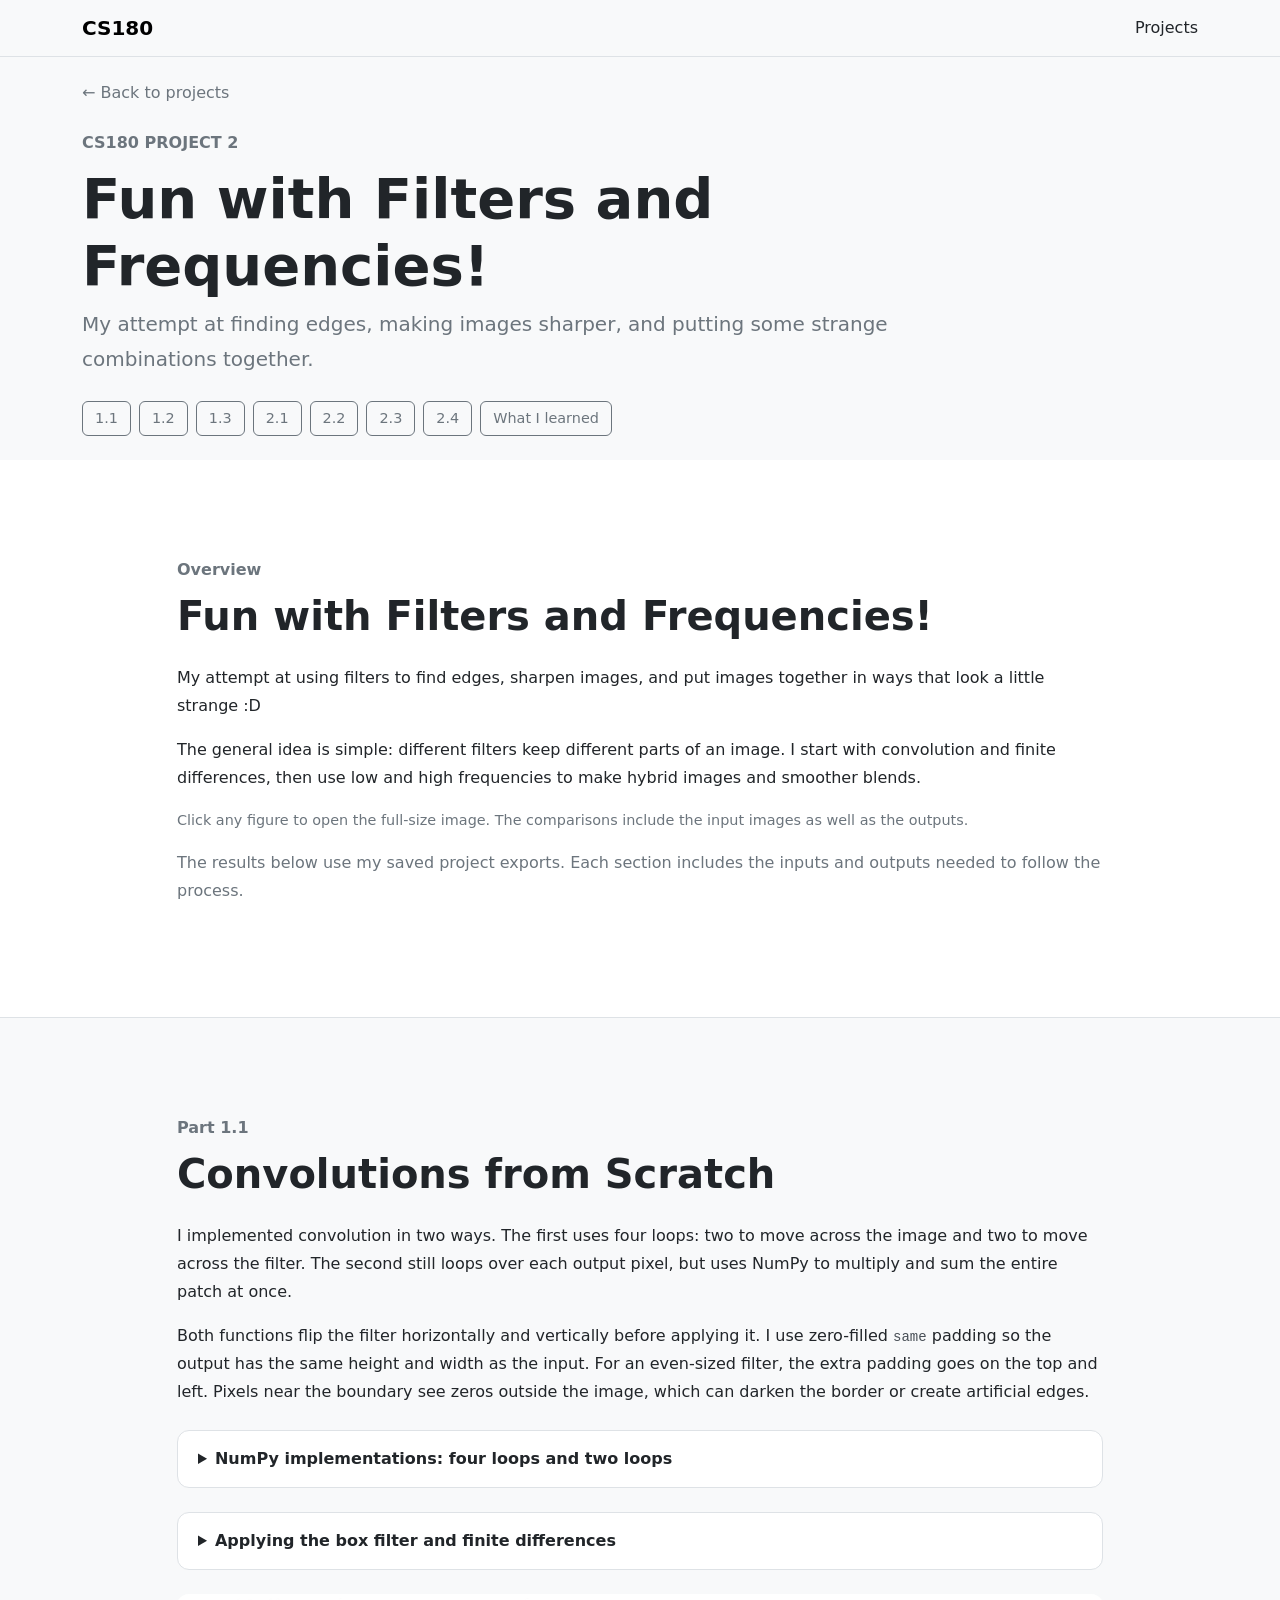
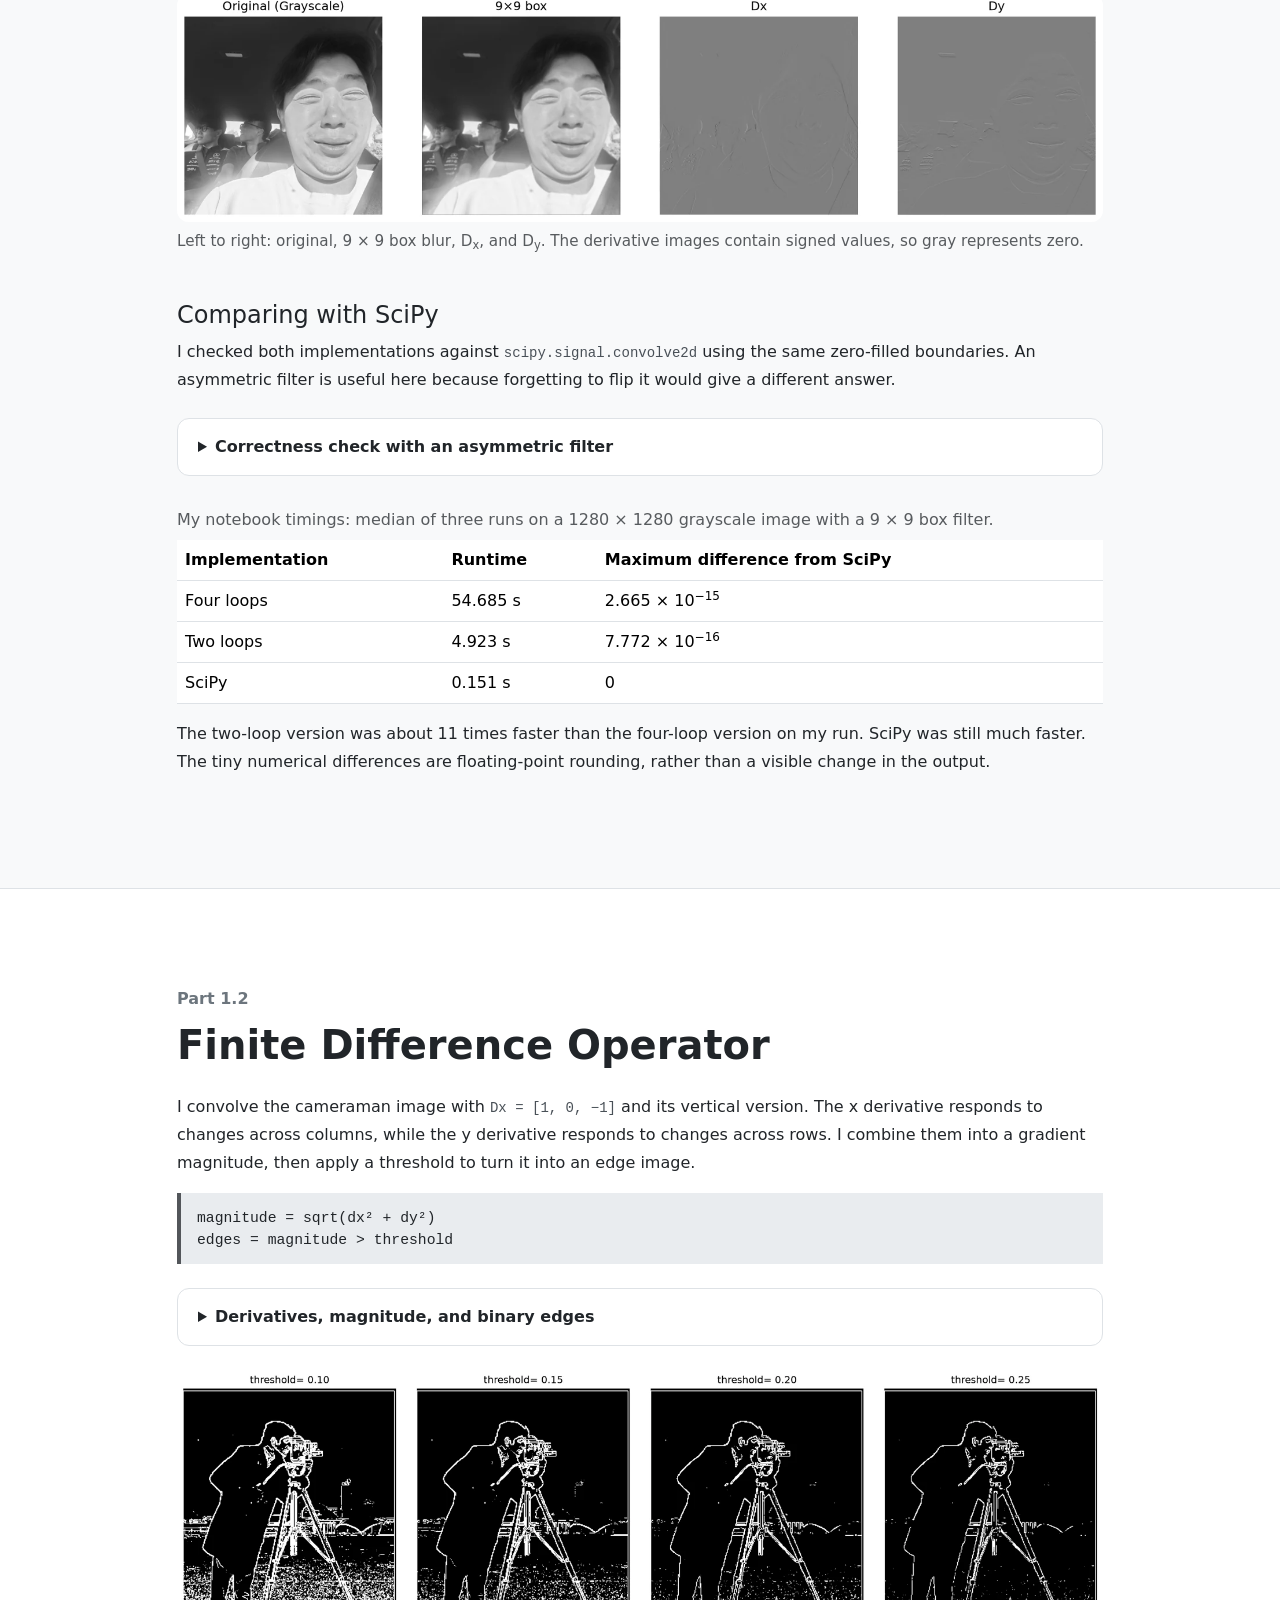
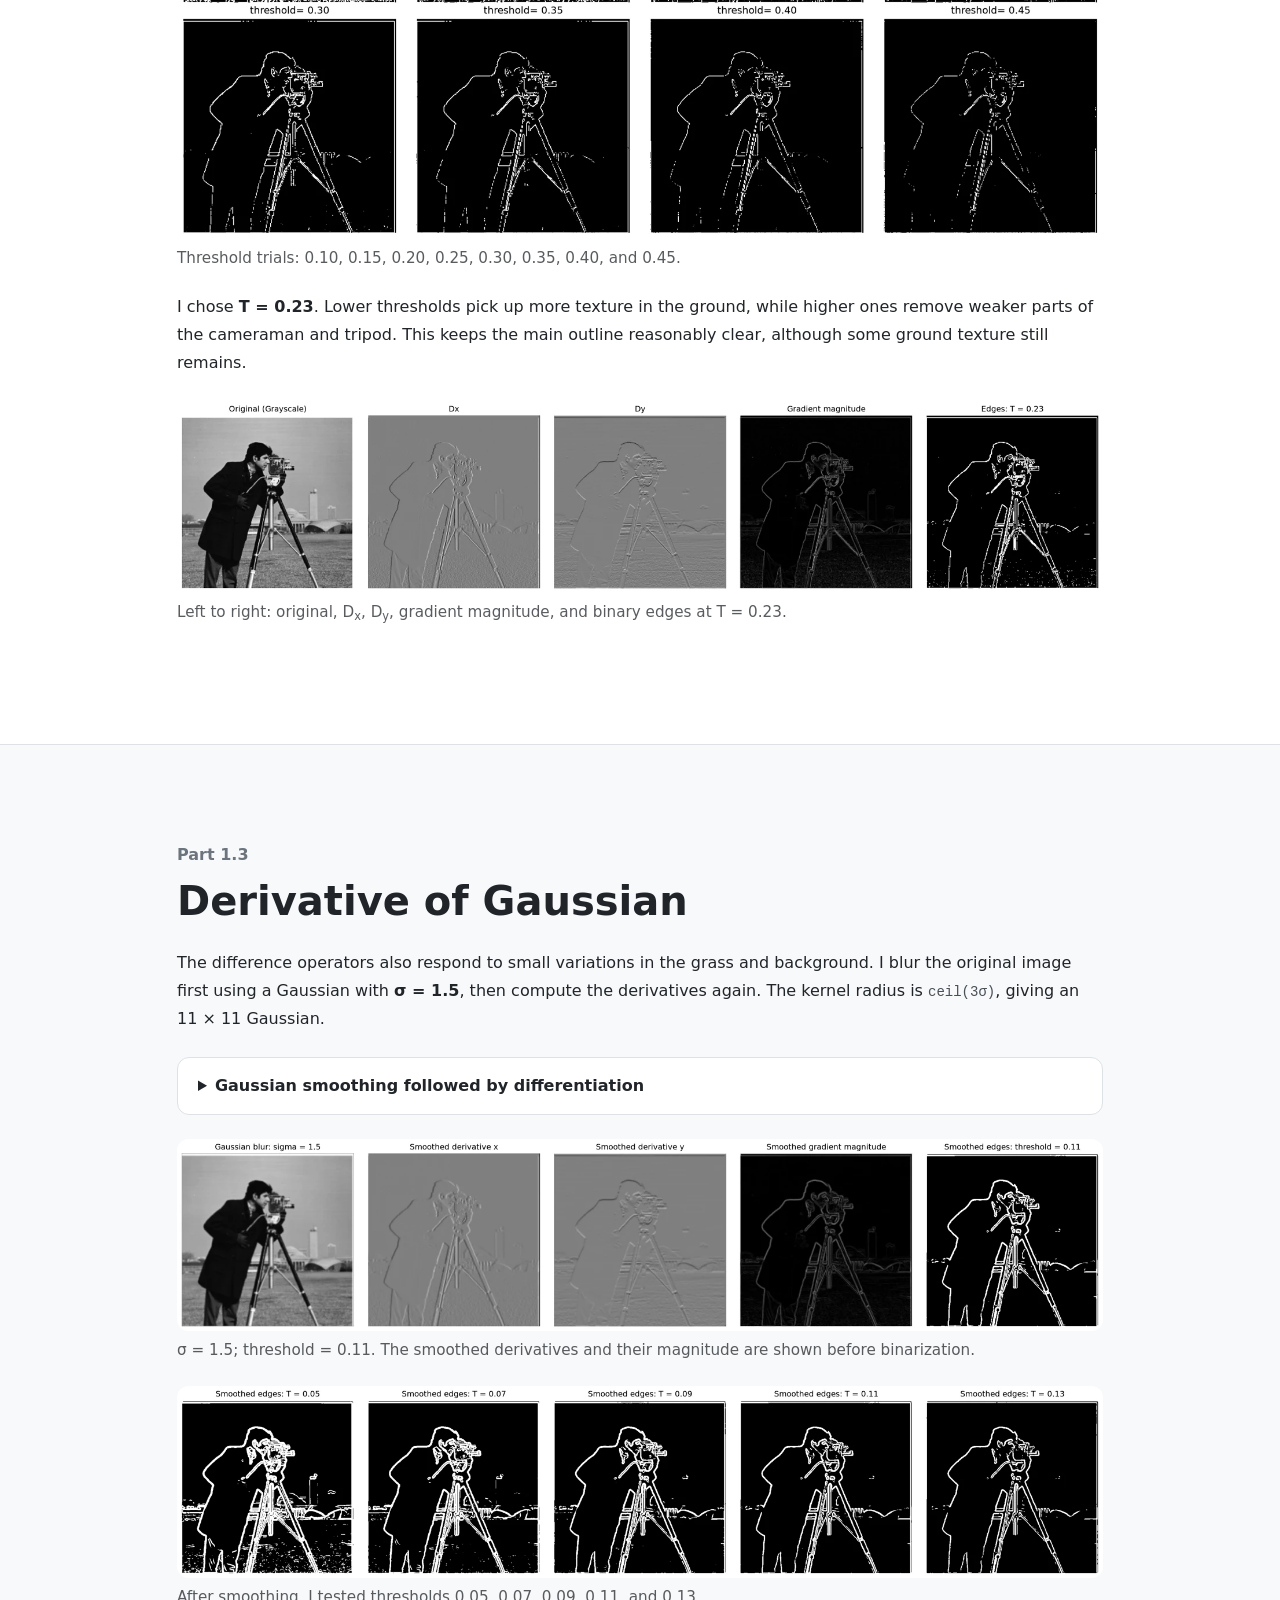
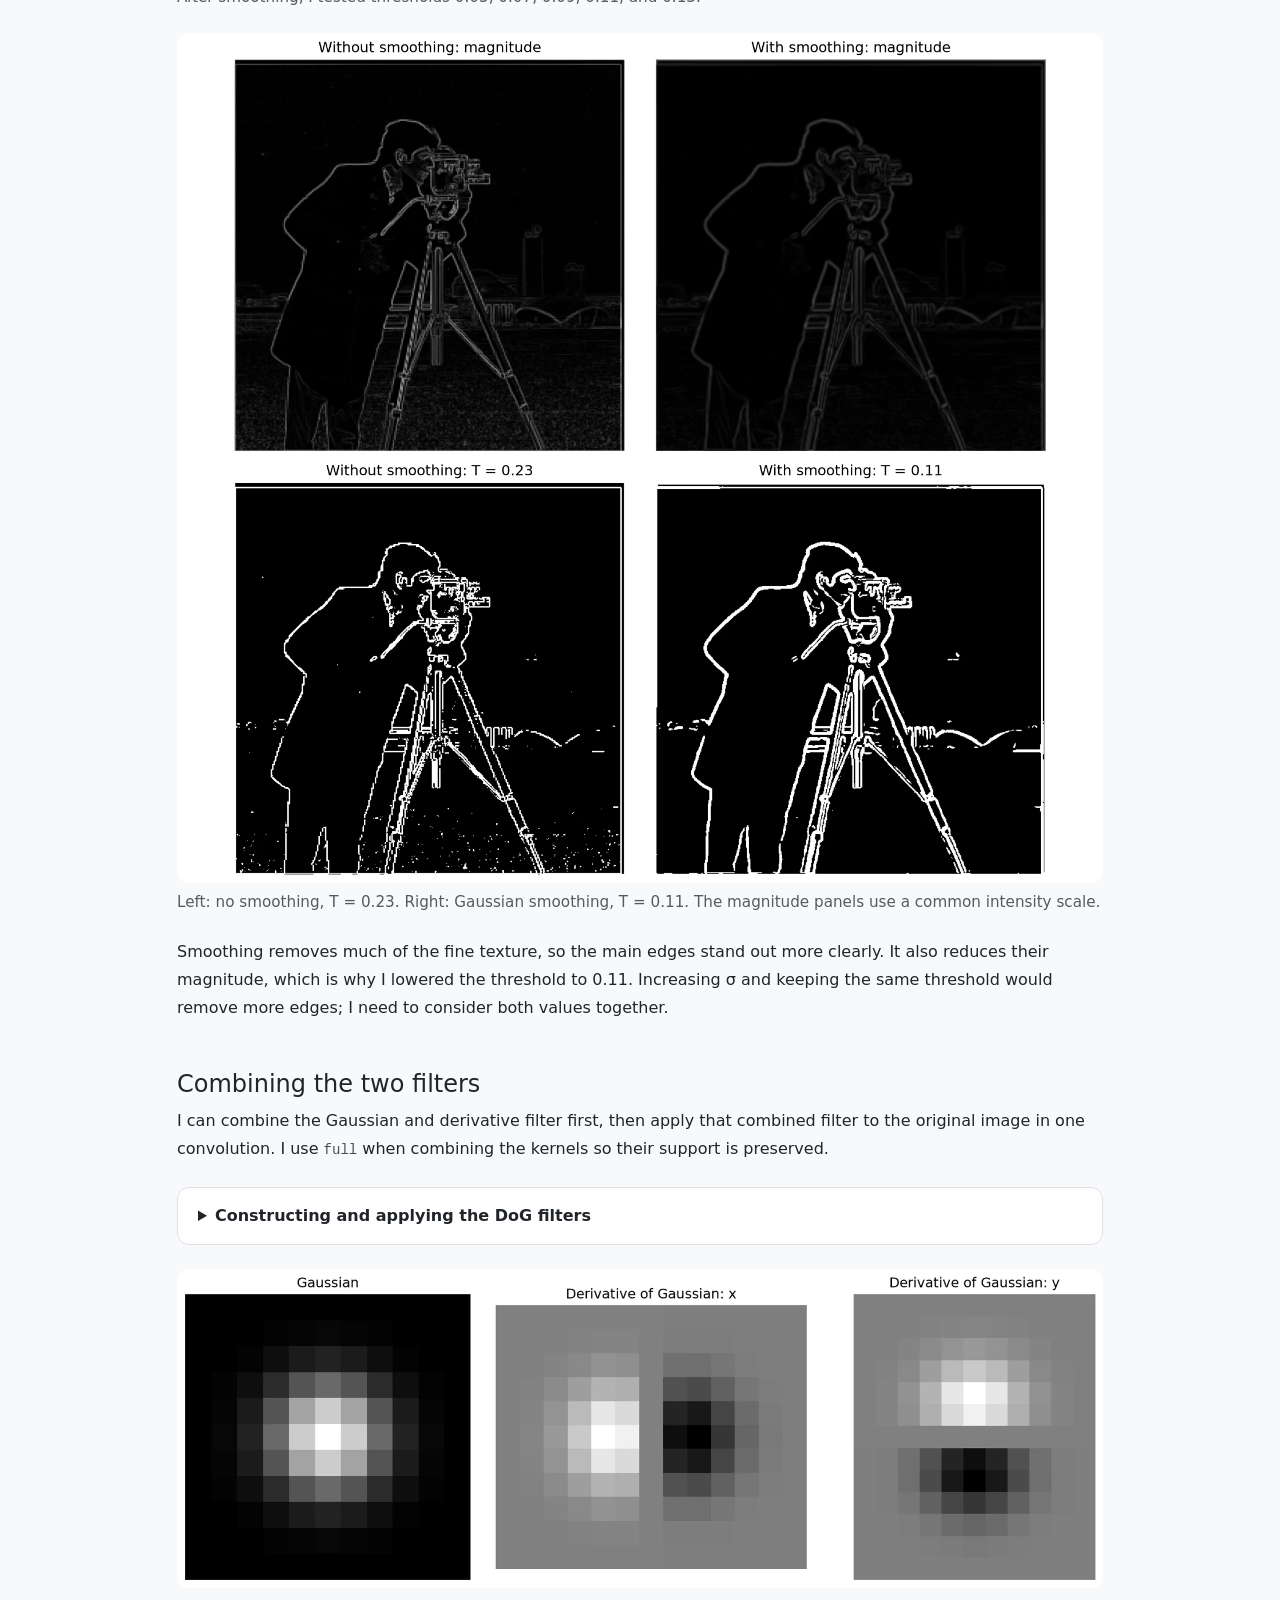
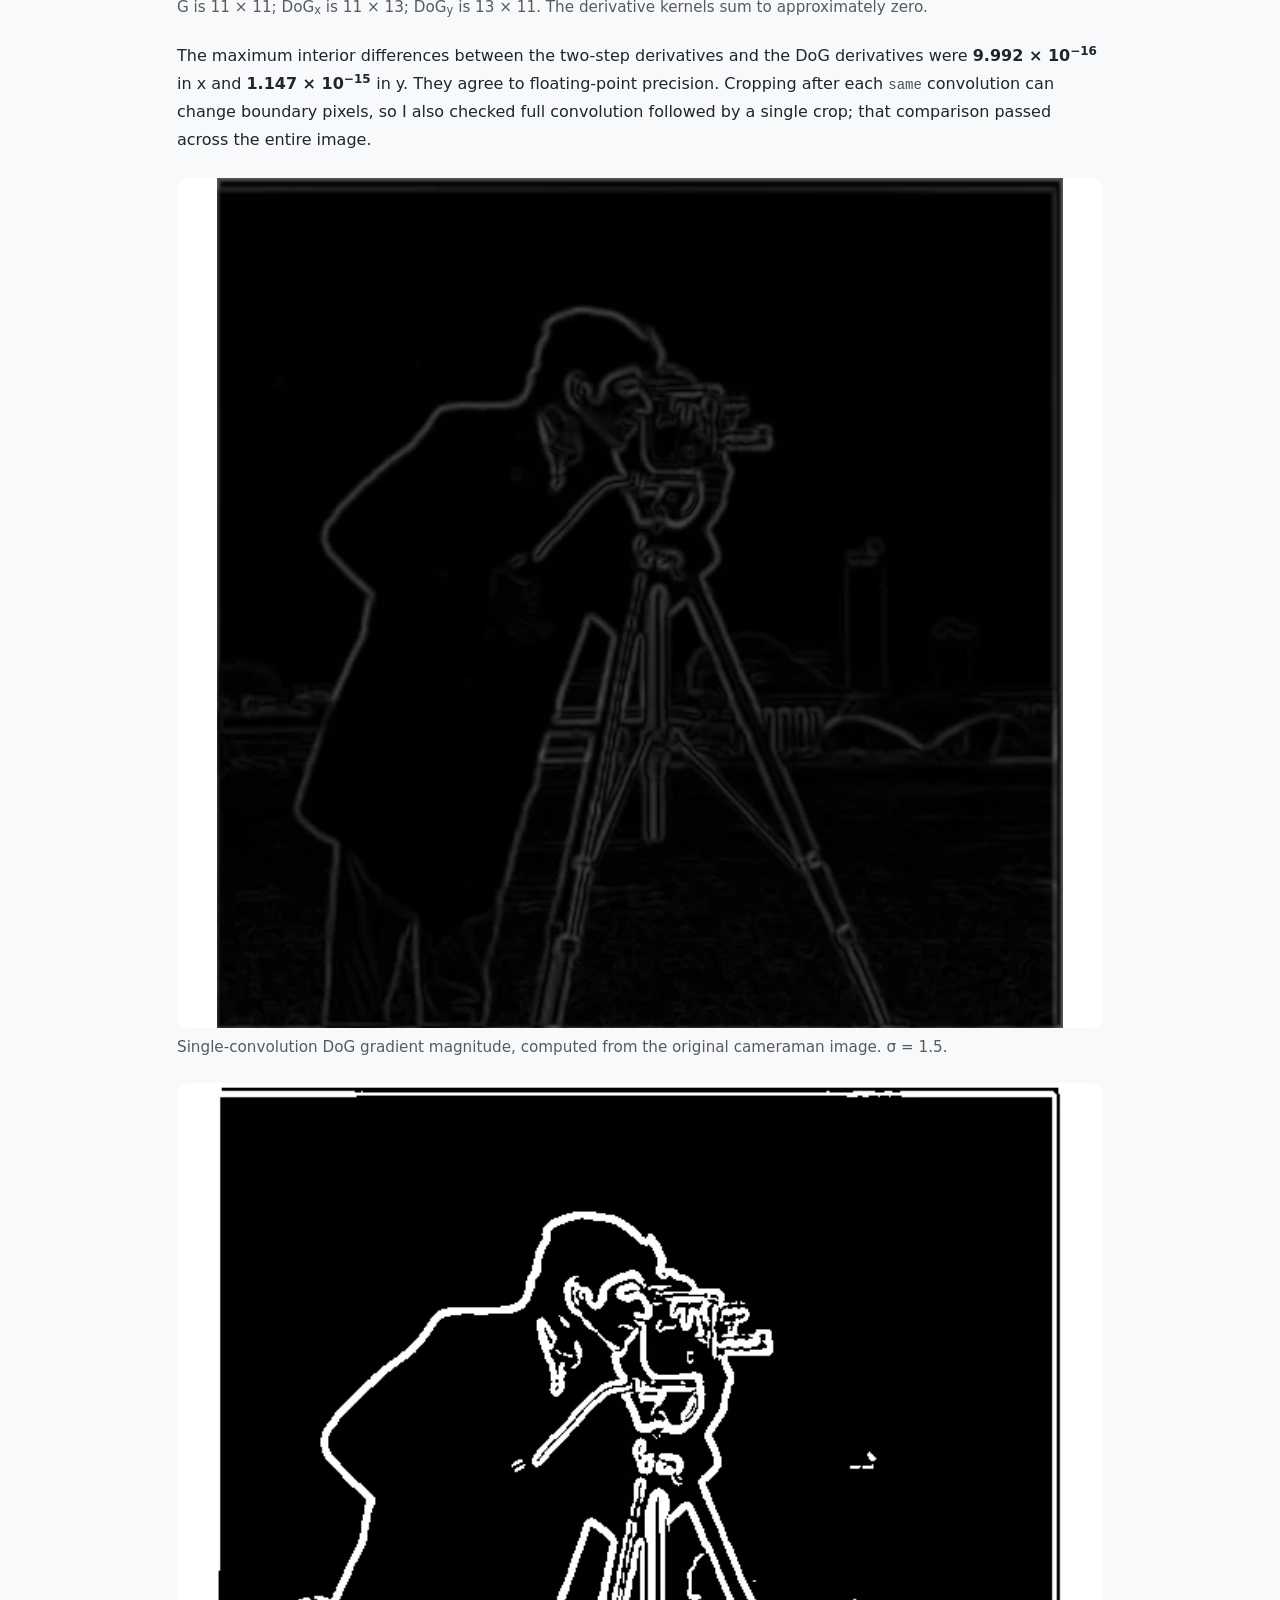
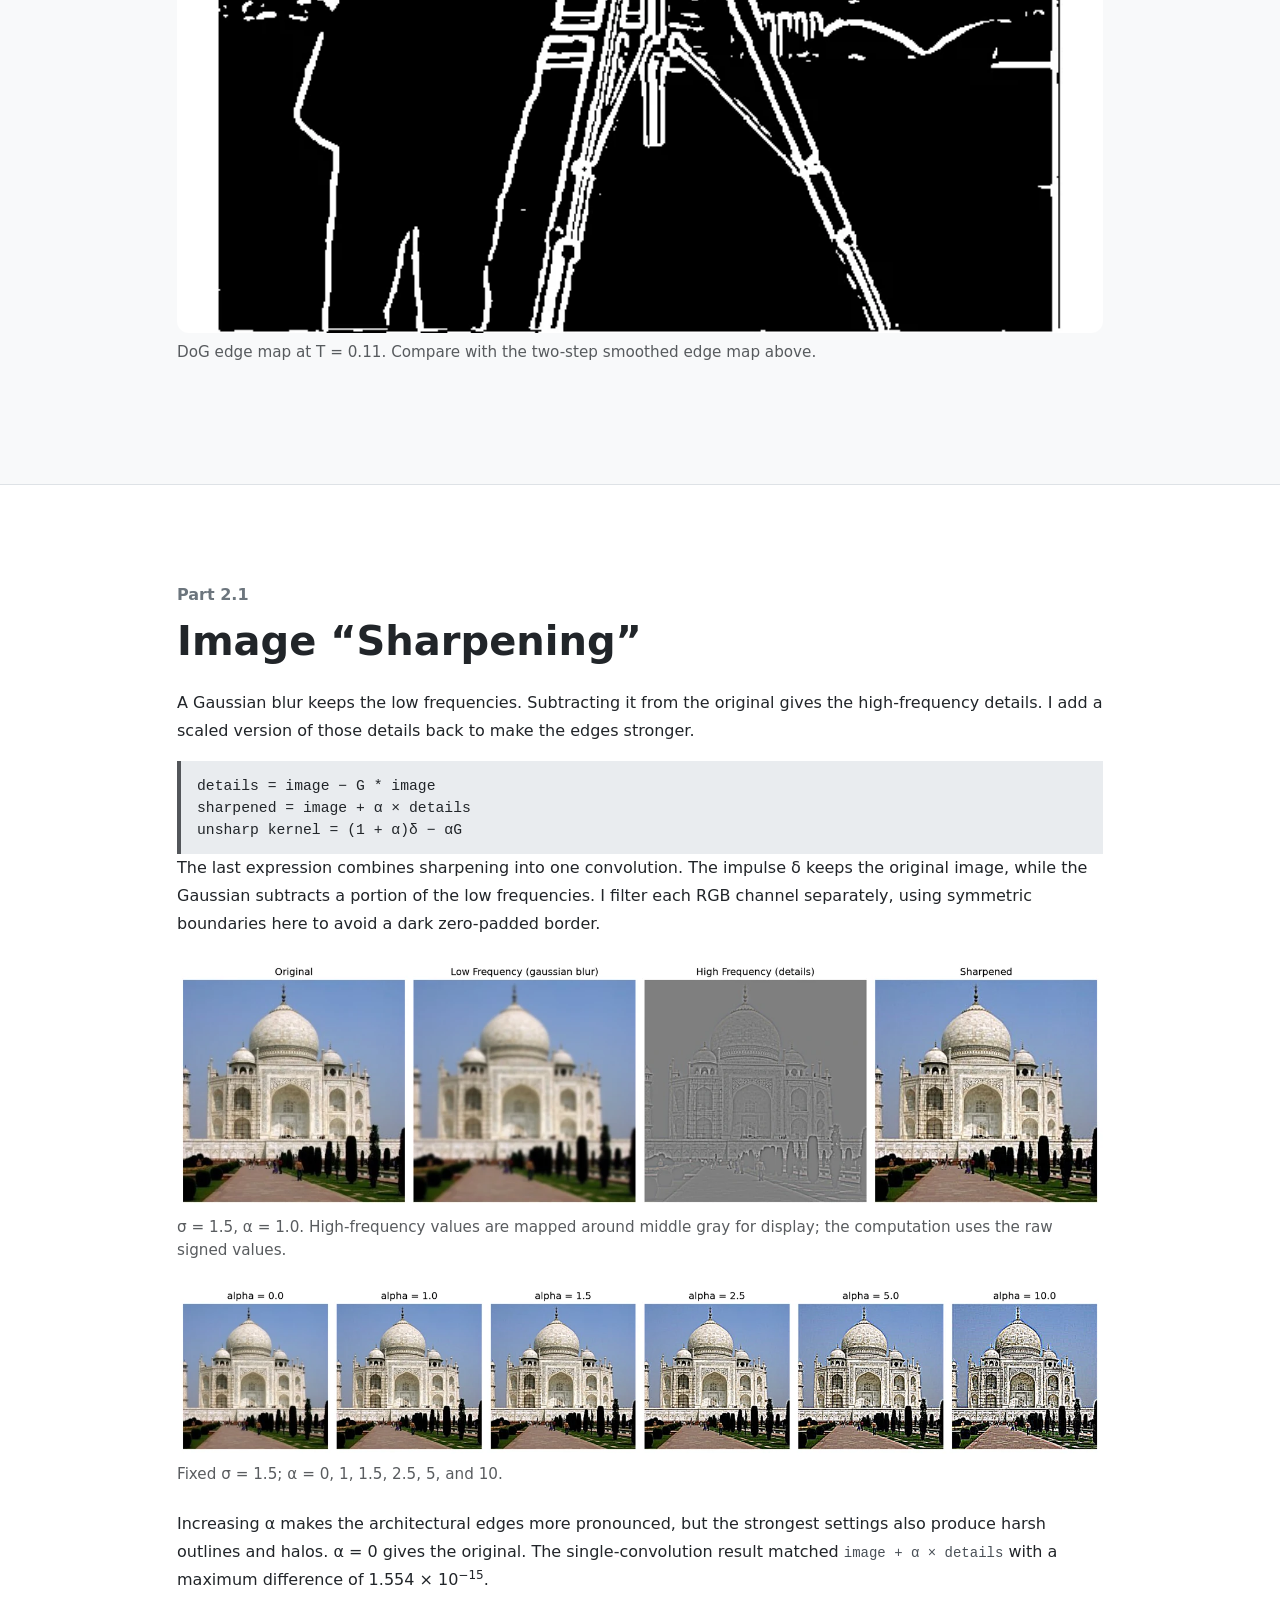
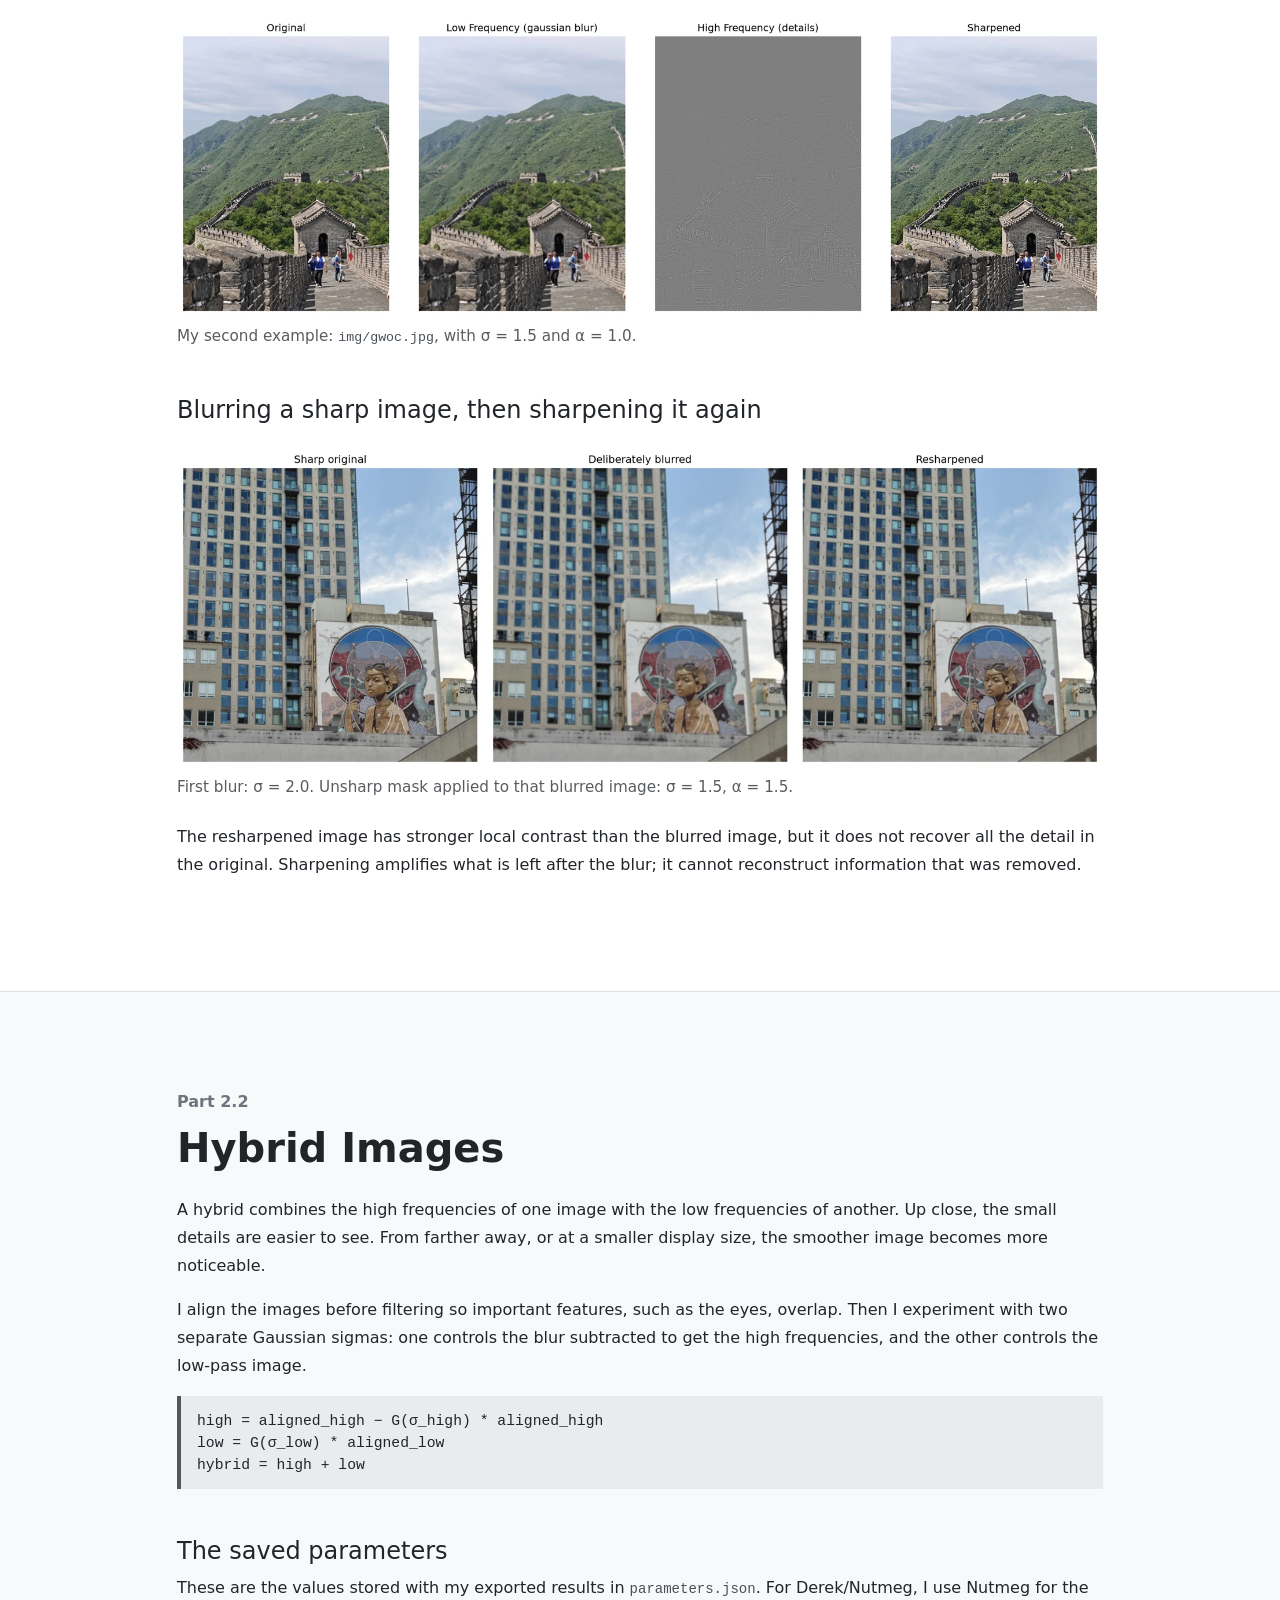
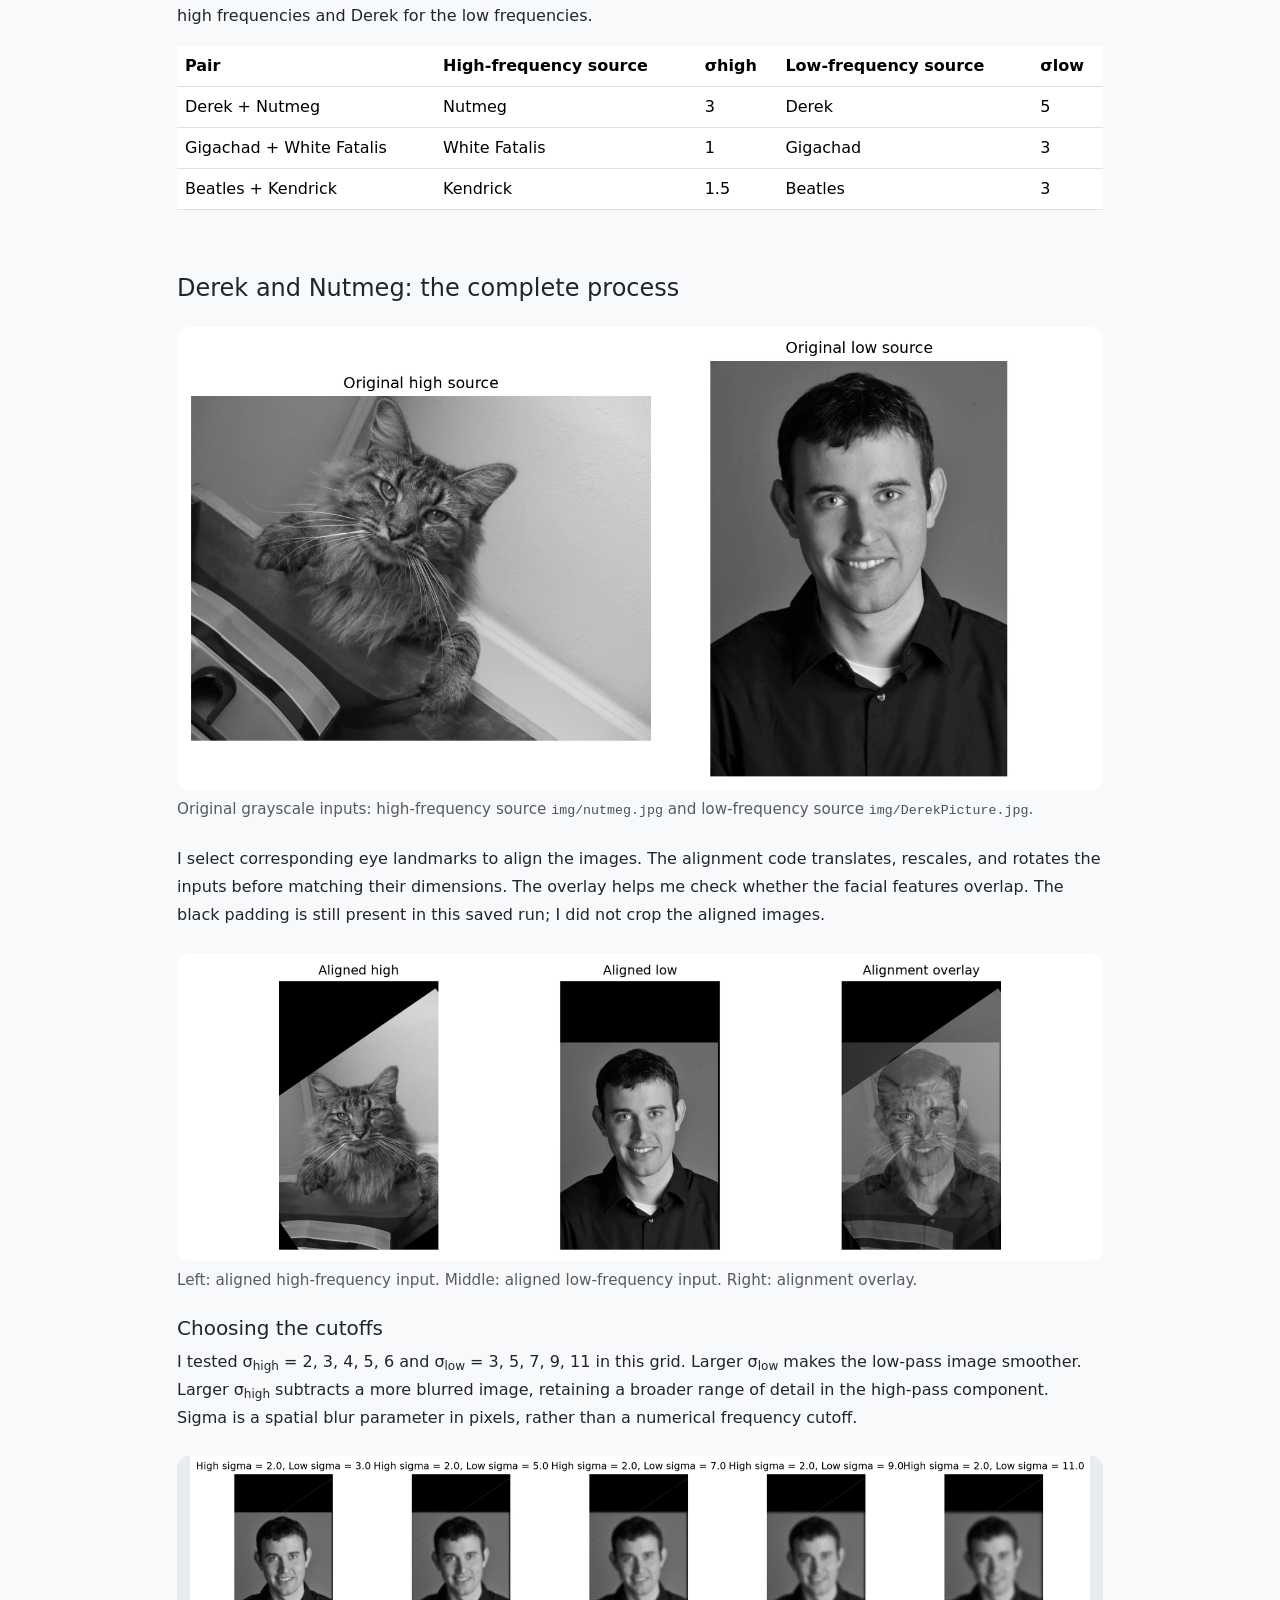
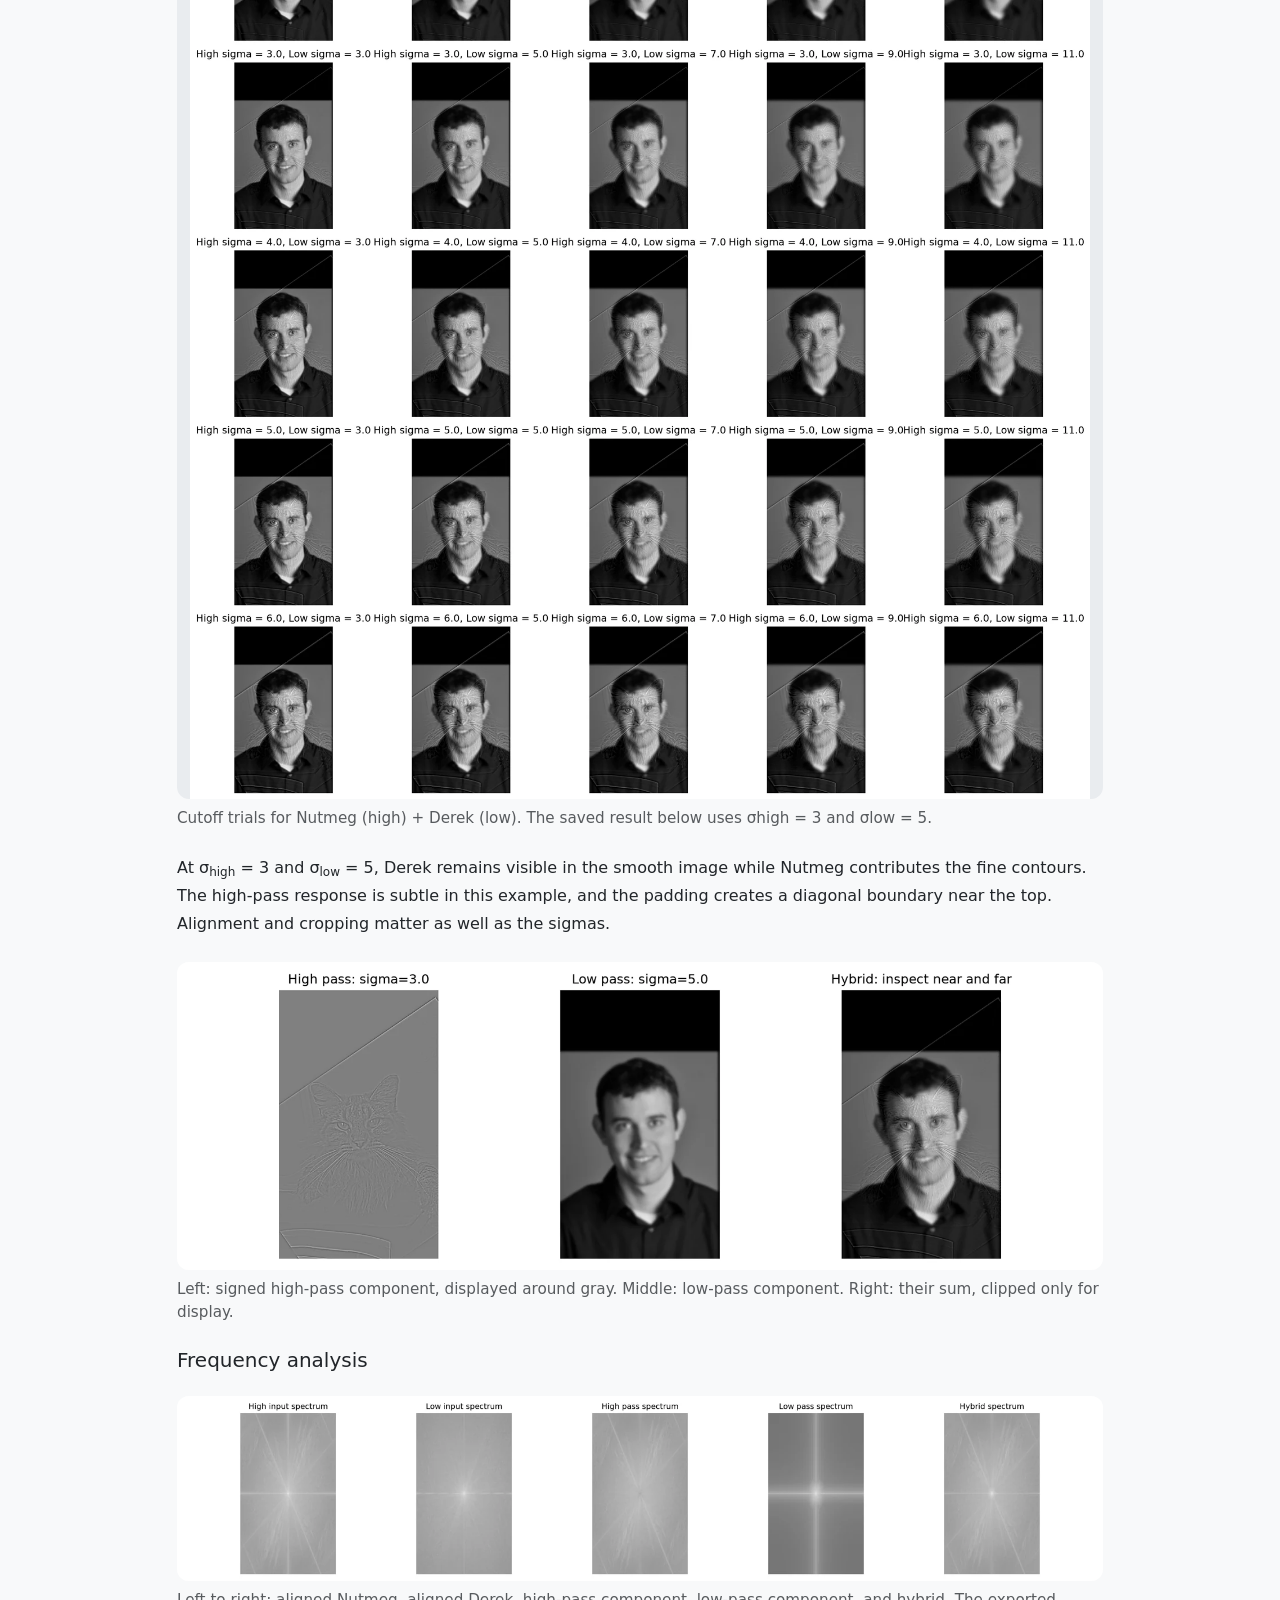
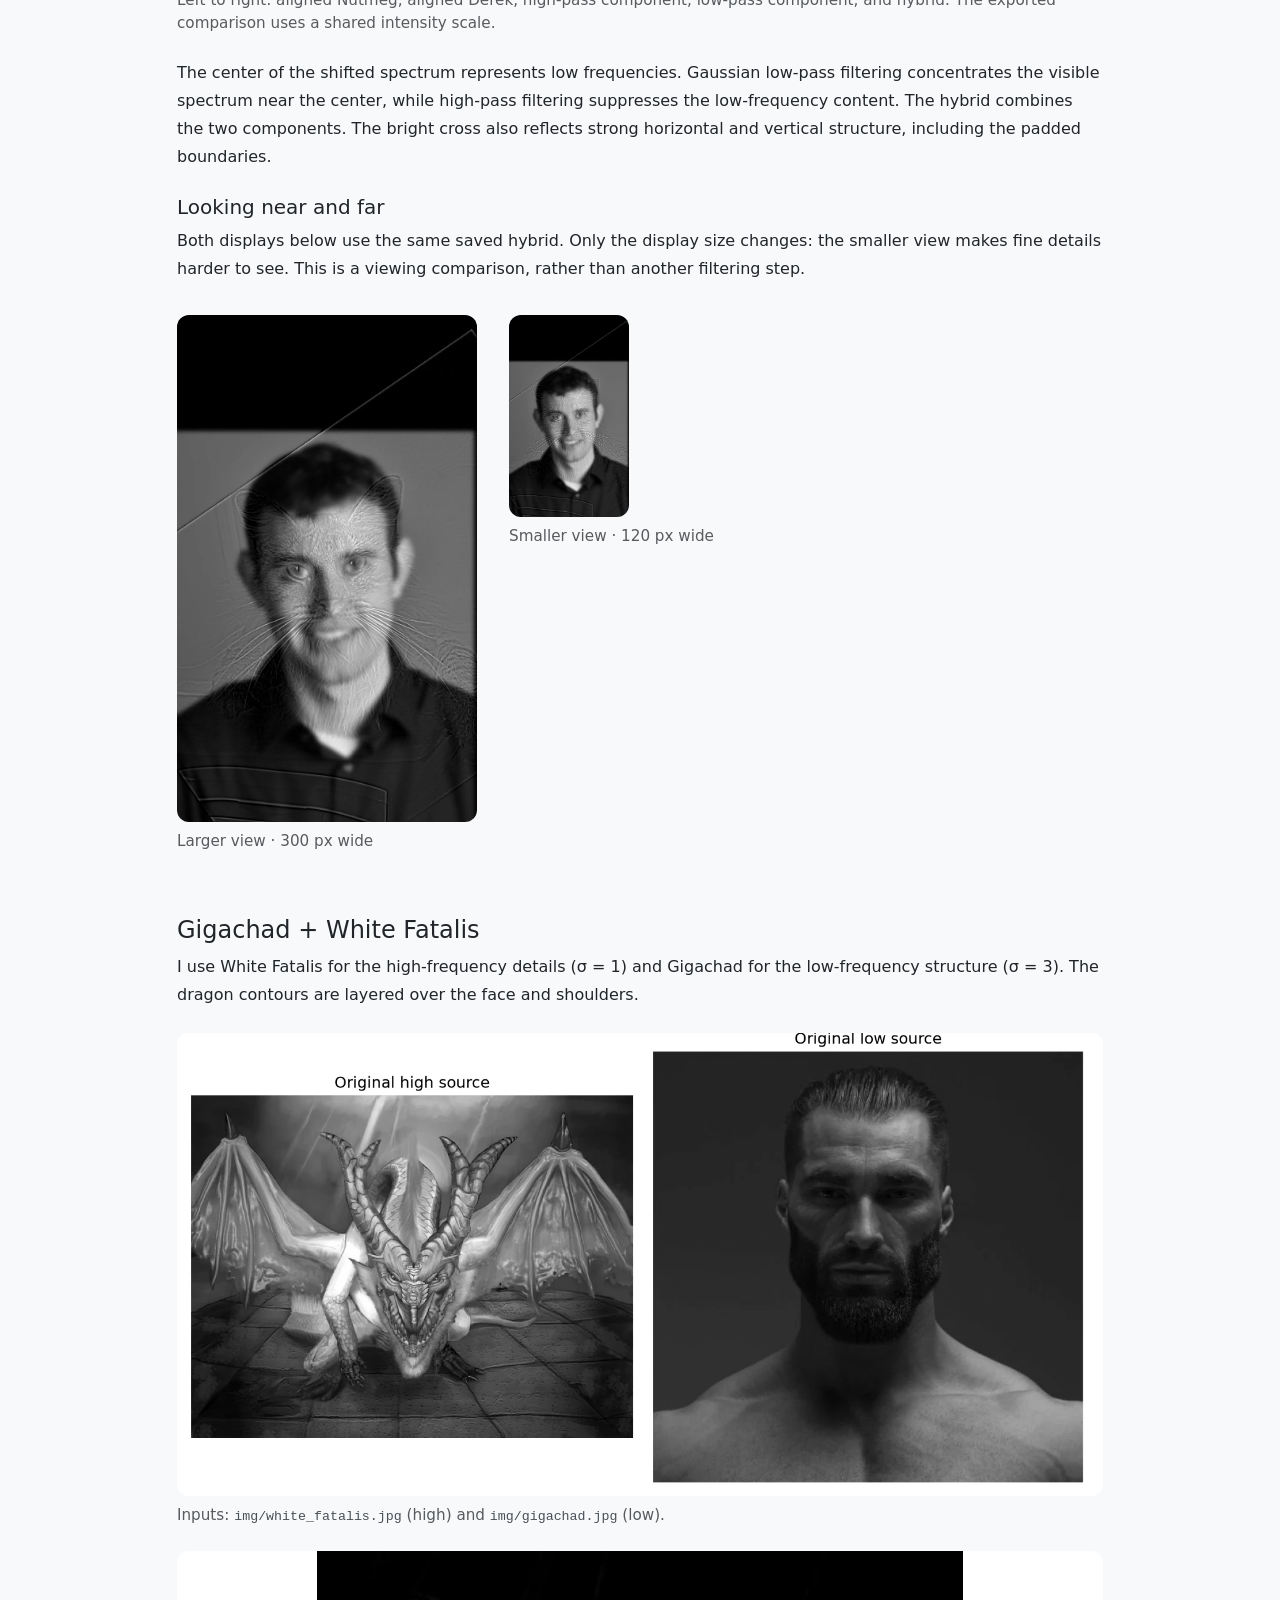
==== commit 16afb13d: "flavourtext changes" ====
--- a/projects/project-2.html
+++ b/projects/project-2.html
@@ -131,7 +131,7 @@
 <a class="image-link" href="../assets/images/project2/out/1_1_comparison.png" target="_blank" rel="noopener">
 <img class="comparison-frame " src="../assets/images/project2/display/out/1_1_comparison.png.webp" alt="My grayscale portrait, box-filtered portrait, x derivative, and y derivative" loading="lazy">
 </a>
-<figcaption class="figure-caption mt-2">Input: <code>img/me_1.jpg</code>. Left to right: original, 9 × 9 box blur, D<sub>x</sub>, and D<sub>y</sub>. The derivative images contain signed values, so gray represents zero.</figcaption>
+<figcaption class="figure-caption mt-2">Left to right: original, 9 × 9 box blur, D<sub>x</sub>, and D<sub>y</sub>. The derivative images contain signed values, so gray represents zero.</figcaption>
 </figure>
 <h3 class="h4 mt-5">Comparing with SciPy</h3>
 <p>I checked both implementations against <code>scipy.signal.convolve2d</code> using the same zero-filled boundaries. An asymmetric filter is useful here because forgetting to flip it would give a different answer.</p>
@@ -227,7 +227,7 @@
 <a class="image-link" href="../assets/images/project2/out/1_2_chosen_threshold.png" target="_blank" rel="noopener">
 <img class="comparison-frame " src="../assets/images/project2/display/out/1_2_chosen_threshold.png.webp" alt="Cameraman input, x derivative, y derivative, gradient magnitude, and edges at threshold 0.23" loading="lazy">
 </a>
-<figcaption class="figure-caption mt-2">Input: <code>img/cameraman.png</code>. Left to right: original, D<sub>x</sub>, D<sub>y</sub>, gradient magnitude, and binary edges at T = 0.23.</figcaption>
+<figcaption class="figure-caption mt-2">Left to right: original, D<sub>x</sub>, D<sub>y</sub>, gradient magnitude, and binary edges at T = 0.23.</figcaption>
 </figure>
 </div>
 </div>
@@ -305,44 +305,6 @@
 <p>The maximum interior differences between the two-step derivatives and the DoG derivatives were <strong>9.992 × 10<sup>−16</sup>
 </strong> in x and <strong>1.147 × 10<sup>−15</sup>
 </strong> in y. They agree to floating-point precision. Cropping after each <code>same</code> convolution can change boundary pixels, so I also checked full convolution followed by a single crop; that comparison passed across the entire image.</p>
-<details class="code-block">
-<summary>Checking agreement and handling the boundary</summary>
-<pre>
-<code>interior = np.s_[1:-1, 1:-1]
-
-error_x = np.max(np.abs(smooth_dx[interior] - dog_dx[interior]))
-error_y = np.max(np.abs(smooth_dy[interior] - dog_dy[interior]))
-
-print(&quot;Interior maximum difference, x:&quot;, error_x)
-print(&quot;Interior maximum difference, y:&quot;, error_y)
-
-np.testing.assert_allclose(smooth_dx[interior], dog_dx[interior], atol=1e-12)
-np.testing.assert_allclose(smooth_dy[interior], dog_dy[interior], atol=1e-12)
-
-blurred_full = convolve2d(cameraman, G, mode=&quot;full&quot;)
-
-sequential_full_x = convolve2d(blurred_full, Dx, mode=&quot;full&quot;)
-sequential_full_y = convolve2d(blurred_full, Dy, mode=&quot;full&quot;)
-
-def crop_to_original(full_result, combined_kernel):
-    start_y = (combined_kernel.shape[0] - 1) // 2
-    start_x = (combined_kernel.shape[1] - 1) // 2
-    height, width = cameraman.shape
-
-    return full_result[
-        start_y:start_y + height,
-        start_x:start_x + width,
-    ]
-
-sequential_x = crop_to_original(sequential_full_x, DoG_x)
-sequential_y = crop_to_original(sequential_full_y, DoG_y)
-
-np.testing.assert_allclose(sequential_x, dog_dx, atol=1e-12)
-np.testing.assert_allclose(sequential_y, dog_dy, atol=1e-12)
-
-print(&quot;Full-preserving sequential filtering matches DoG filtering.&quot;)</code>
-</pre>
-</details>
 <figure class="my-4">
 <a class="image-link" href="../assets/images/project2/out/cameraman_dog_magnitude.png" target="_blank" rel="noopener">
 <img class="comparison-frame " src="../assets/images/project2/display/out/cameraman_dog_magnitude.png.webp" alt="DoG gradient magnitude" loading="lazy">
@@ -368,45 +330,11 @@
 <p>A Gaussian blur keeps the low frequencies. Subtracting it from the original gives the high-frequency details. I add a scaled version of those details back to make the edges stronger.</p>
 <div class="formula">details = image − G * image<br>sharpened = image + α × details<br>unsharp kernel = (1 + α)δ − αG</div>
 <p>The last expression combines sharpening into one convolution. The impulse δ keeps the original image, while the Gaussian subtracts a portion of the low frequencies. I filter each RGB channel separately, using symmetric boundaries here to avoid a dark zero-padded border.</p>
-<details class="code-block">
-<summary>Gaussian filter and single-convolution unsharp mask</summary>
-<pre>
-<code>def gaussian_kernel(sigma):
-    if sigma &lt;= 0:
-        raise ValueError(&quot;use positive sigma&quot;)
-
-    radius = int(np.ceil(3 * sigma))
-    size = 2 * radius + 1
-
-    g = cv2.getGaussianKernel(size, sigma)
-    return g @ g.T
-
-def filter_image(image, kernel):
-    if image.ndim == 2:
-        return convolve2d(image, kernel, mode=&quot;same&quot;, boundary=&quot;symm&quot;)
-
-    return np.stack([convolve2d(image[..., channel], kernel, mode=&quot;same&quot;, boundary=&quot;symm&quot;) for channel in range(image.shape[-1])], axis=-1)
-
-def unsharp_mask(image, sigma=1.5, alpha=1.0):
-    G = gaussian_kernel(sigma)
-    identity_kernel = np.zeros_like(G)
-    identity_kernel[G.shape[0] // 2, G.shape[1] // 2] = 1.0
-
-    sharpening_kernel = (1 + alpha) * identity_kernel - alpha * G
-
-    blurred = filter_image(image, G)
-    details = image - blurred
-
-    sharpened = filter_image(image, sharpening_kernel)
-
-    return blurred, details, sharpened, sharpening_kernel</code>
-</pre>
-</details>
 <figure class="my-4">
 <a class="image-link" href="../assets/images/project2/out/taj_sharpening_process.png" target="_blank" rel="noopener">
 <img class="comparison-frame " src="../assets/images/project2/display/out/taj_sharpening_process.png.webp" alt="Original Taj Mahal, blurred image, signed detail image, and sharpened image" loading="lazy">
 </a>
-<figcaption class="figure-caption mt-2">Input: <code>img/taj.jpg</code>. σ = 1.5, α = 1.0. High-frequency values are mapped around middle gray for display; the computation uses the raw signed values.</figcaption>
+<figcaption class="figure-caption mt-2">σ = 1.5, α = 1.0. High-frequency values are mapped around middle gray for display; the computation uses the raw signed values.</figcaption>
 </figure>
 <figure class="my-4">
 <a class="image-link" href="../assets/images/project2/out/taj_alpha_comparison.png" target="_blank" rel="noopener">
@@ -426,7 +354,7 @@
 <a class="image-link" href="../assets/images/project2/out/mural_blur_then_resharpen.png" target="_blank" rel="noopener">
 <img class="comparison-frame " src="../assets/images/project2/display/out/mural_blur_then_resharpen.png.webp" alt="Original mural photograph, deliberately blurred version, and resharpened version" loading="lazy">
 </a>
-<figcaption class="figure-caption mt-2">Input: <code>img/mural.jpg</code>. First blur: σ = 2.0. Unsharp mask applied to that blurred image: σ = 1.5, α = 1.5.</figcaption>
+<figcaption class="figure-caption mt-2">First blur: σ = 2.0. Unsharp mask applied to that blurred image: σ = 1.5, α = 1.5.</figcaption>
 </figure>
 <p>The resharpened image has stronger local contrast than the blurred image, but it does not recover all the detail in the original. Sharpening amplifies what is left after the blur; it cannot reconstruct information that was removed.</p>
 </div>
@@ -442,26 +370,6 @@
 <p>A hybrid combines the high frequencies of one image with the low frequencies of another. Up close, the small details are easier to see. From farther away, or at a smaller display size, the smoother image becomes more noticeable.</p>
 <p>I align the images before filtering so important features, such as the eyes, overlap. Then I experiment with two separate Gaussian sigmas: one controls the blur subtracted to get the high frequencies, and the other controls the low-pass image.</p>
 <div class="formula">high = aligned_high − G(σ_high) * aligned_high<br>low = G(σ_low) * aligned_low<br>hybrid = high + low</div>
-<details class="code-block">
-<summary>Hybrid construction and Fourier visualization</summary>
-<pre>
-<code>def hybrid_image(aligned_high, aligned_low, sigma_high, sigma_low):
-    # Apply filters to the aligned grayscale inputs, using symmetric boundaries.
-    high = aligned_high - convolve2d(
-        aligned_high, gaussian_kernel(sigma_high), mode=&quot;same&quot;, boundary=&quot;symm&quot;
-    )
-    low = convolve2d(
-        aligned_low, gaussian_kernel(sigma_low), mode=&quot;same&quot;, boundary=&quot;symm&quot;
-    )
-    return high + low, high, low
-
-
-def log_spectrum(gray_image):
-    # Use raw arrays, including signed high-pass values, before display clipping.
-    spectrum = np.fft.fftshift(np.fft.fft2(gray_image))
-    return np.log(np.abs(spectrum) + 1e-8)  # Avoid log(0).</code>
-</pre>
-</details>
 <h3 class="h4 mt-5">The saved parameters</h3>
 <p>These are the values stored with my exported results in <code>parameters.json</code>. For Derek/Nutmeg, I use Nutmeg for the high frequencies and Derek for the low frequencies.</p>
 <div class="table-responsive">
@@ -594,60 +502,17 @@
 <p>I use stacks rather than pyramids, so every level has the same dimensions. There is no downsampling. Level 0 is the original image; the remaining Gaussian levels blur the original with σ = 2, 4, 8, 16, and 32.</p>
 <p>The Laplacian bands are differences between neighboring Gaussian levels. I keep the last Gaussian image as the low-frequency residual, so summing all six Laplacian levels reconstructs the original.</p>
 <div class="formula">L[k] = G[k] − G[k + 1]<br>L[last] = G[last]<br>image = sum(L)</div>
-<details class="code-block">
-<summary>Building stacks without built-in pyramid functions</summary>
-<pre>
-<code>def gaussian_blur_stack(image, sigma):
-    radius = int(np.ceil(3 * sigma))
-    size = 2 * radius + 1
-
-    g = cv2.getGaussianKernel(size, sigma).ravel()
-
-    def blur_channel(channel):
-        # first blur horizontally, then vertically.
-        horizontal = convolve2d(channel, g[None, :], mode=&quot;same&quot;, boundary=&quot;symm&quot;)
-        return convolve2d(horizontal, g[:, None], mode=&quot;same&quot;, boundary=&quot;symm&quot;)
-
-    if image.ndim == 2:
-        return blur_channel(image)
-
-    return np.stack([blur_channel(image[..., c]) for c in range(image.shape[-1])],axis=-1)
-
-
-def gaussian_stack(image, levels=6, base_sigma=2.0):
-    # G[0] is original, subsequent levels blur by doubling sigmas
-    if levels &lt; 2 or base_sigma &lt;= 0:
-        raise ValueError(&quot;Use levels &gt;= 2 and base_sigma &gt; 0.&quot;)
-
-    image = np.asarray(image, dtype=np.float64)
-    stack = [image.copy()]
-
-    for level in range(1, levels):
-        sigma = base_sigma * 2**(level - 1)
-        stack.append(gaussian_blur_stack(image, sigma))
-
-    return np.stack(stack, axis=0)
-
-
-def laplacian_stack(G):
-    # neighboring gaussian differences plus the low-frequency residual
-    bands = G[:-1] - G[1:]
-
-    # preserve the final gaussian image so reconstruction is possible
-    return np.concatenate([bands, G[-1:]], axis=0)</code>
-</pre>
-</details>
 <figure class="my-4">
 <a class="image-link" href="../assets/images/project2/out/part2_3/apple_stacks.png" target="_blank" rel="noopener">
 <img class="comparison-frame " src="../assets/images/project2/display/out/part2_3/apple_stacks.png.webp" alt="Six Gaussian levels and six Laplacian levels for the apple" loading="lazy">
 </a>
-<figcaption class="figure-caption mt-2">Input: <code>img/apple.jpeg</code>. Top: Gaussian stack. Bottom: signed Laplacian bands and the final low-frequency residual.</figcaption>
+<figcaption class="figure-caption mt-2">Top: Gaussian stack. Bottom: signed Laplacian bands and the final low-frequency residual.</figcaption>
 </figure>
 <figure class="my-4">
 <a class="image-link" href="../assets/images/project2/out/part2_3/orange_stacks.png" target="_blank" rel="noopener">
 <img class="comparison-frame " src="../assets/images/project2/display/out/part2_3/orange_stacks.png.webp" alt="Six Gaussian levels and six Laplacian levels for the orange" loading="lazy">
 </a>
-<figcaption class="figure-caption mt-2">Input: <code>img/orange.jpeg</code>. Both input images are 300 × 300 RGB.</figcaption>
+<figcaption class="figure-caption mt-2">Both input images are 300 × 300 RGB.</figcaption>
 </figure>
 <p>The early Laplacian bands contain the fine details, while later bands contain broader changes. I map signed bands around middle gray only for visualization. Each displayed band has its own scale, so these pictures do not directly compare the strength of different levels.</p>
 <h3 class="h4 mt-5">Recreating Figure 3.42 (a–l)</h3>
@@ -677,49 +542,6 @@
 <p>A direct cut applies the same mask at every frequency, which can leave an obvious seam. Instead, I combine each pair of Laplacian bands using the corresponding blurred mask. The finer bands keep a more localized transition, while the low frequencies blend over a wider area.</p>
 <div class="formula">blended[k] = G_mask[k] × L_A[k] + (1 − G_mask[k]) × L_B[k]<br>result = sum(blended)</div>
 <p>The inputs stay in color. Only the mask is grayscale: white selects A, black selects B, and gray gives a weighted mixture. A, B, and the mask must have matching spatial dimensions after alignment.</p>
-<details class="code-block">
-<summary>Multiresolution blend function</summary>
-<pre>
-<code>def blend(A, B, mask, levels=6, base_sigma=2.0):
-    # mask must be 2d array in [0, 1]
-    # white select A, black select B
-    A = np.asarray(A, dtype=np.float64)
-    B = np.asarray(B, dtype=np.float64)
-    mask = np.asarray(mask, dtype=np.float64)
-
-    if A.shape != B.shape or A.ndim != 3 or B.ndim != 3:
-        raise ValueError(&quot;A and B must be equal-sized rgb images&quot;)
-    if mask.shape != A.shape[:2]:
-        raise ValueError(&quot;Mask must match image height and width&quot;)
-    if not np.isfinite(mask).all() or np.any((mask &lt; 0 ) | (mask &gt; 1)):
-        raise ValueError(&quot;mask values must be finite and within [0, 1]&quot;)
-
-    GA = gaussian_stack(A, levels, base_sigma)
-    GB = gaussian_stack(B, levels, base_sigma)
-    LA = laplacian_stack(GA)
-    LB = laplacian_stack(GB)
-
-    GM = gaussian_stack(mask, levels, base_sigma)
-    weights = GM[..., None]
-
-    contribution_A = weights * LA
-    contribution_B = (1 - weights) * LB
-    blended_stack = contribution_A + contribution_B
-    
-    result = blended_stack.sum(axis=0)
-
-    intermediates = {
-        &quot;mask_stack&quot;: GM,
-        &quot;laplacian_A&quot;: LA,
-        &quot;laplacian_B&quot;: LB,
-        &quot;contribution_A&quot;: contribution_A,
-        &quot;contribution_B&quot;: contribution_B,
-        &quot;blended_stack&quot;: blended_stack,
-    }
-
-    return result, intermediates</code>
-</pre>
-</details>
 <p>I checked the endpoints too: an all-white mask reconstructs A, and an all-black mask reconstructs B. Both assertions passed in my notebook.</p>
 <h3 class="h4 mt-5">Jerma985 + Wall Titan</h3>
 <p>I use an irregular face-shaped mask to put Jerma into the Wall Titan image. Compared with the direct cut, the stack blend makes the boundary less abrupt, although differences in lighting and facial texture still affect how convincing it looks.</p>
@@ -727,13 +549,13 @@
 <a class="image-link" href="../assets/images/project2/outputs/jerma_titan/jerma_titan_blend_comparison.png" target="_blank" rel="noopener">
 <img class="comparison-frame " src="../assets/images/project2/display/outputs/jerma_titan/jerma_titan_blend_comparison.png.webp" alt="Jerma input, Wall Titan input, face mask, direct cut, and multiresolution blend" loading="lazy">
 </a>
-<figcaption class="figure-caption mt-2">Inputs: <code>img/jerma_aligned.png</code>, <code>img/titan_aligned.png</code>, and <code>img/jerma_titan_mask.jpg</code>. Six levels; base σ = 2.</figcaption>
+<figcaption class="figure-caption mt-2">Sources: Jerma985 (Twitch Streamer), Wall Titan from Attack On Titan. Six levels; base σ = 2.</figcaption>
 </figure>
 <figure class="my-4">
 <a class="image-link" href="../assets/images/project2/outputs/jerma_titan/jerma_titan_blend.png" target="_blank" rel="noopener">
 <img class="comparison-frame " src="../assets/images/project2/display/outputs/jerma_titan/jerma_titan_blend.png.webp" alt="Jerma985 + Wall Titan final multiresolution blend" loading="lazy">
 </a>
-<figcaption class="figure-caption mt-2">Final result with all six levels combined.</figcaption>
+<figcaption class="figure-caption mt-2">"On that day, the viewers received a grim reminder. They lived in fear of the streamers and were disgraced to live in these cages called Twitch chat."</figcaption>
 </figure>
 <h3 class="h4 mt-5">Golden Gate Bridge + Gore Magala</h3>
 <p>Another irregular mask keeps parts of the bridge scene while bringing in Gore Magala. The mask follows the region I want to retain rather than using a straight seam.</p>
@@ -741,39 +563,39 @@
 <a class="image-link" href="../assets/images/project2/outputs/gore_gate/gore_gate_blend_comparison.png" target="_blank" rel="noopener">
 <img class="comparison-frame " src="../assets/images/project2/display/outputs/gore_gate/gore_gate_blend_comparison.png.webp" alt="Golden Gate input, Gore Magala input, irregular mask, direct cut, and blend" loading="lazy">
 </a>
-<figcaption class="figure-caption mt-2">Inputs: <code>img/golden_gate.jpg</code>, <code>img/gore_magala.jpg</code>, and <code>img/gore_gate_mask.jpg</code>.</figcaption>
+<figcaption class="figure-caption mt-2">Sources: Golden Gate Bridge (photo taken by me), Gore Magala (Monster Hunter: Wilds)</figcaption>
 </figure>
 <figure class="my-4">
 <a class="image-link" href="../assets/images/project2/outputs/gore_gate/gore_gate_blend.png" target="_blank" rel="noopener">
 <img class="comparison-frame " src="../assets/images/project2/display/outputs/gore_gate/gore_gate_blend.png.webp" alt="Golden Gate Bridge + Gore Magala final multiresolution blend" loading="lazy">
 </a>
-<figcaption class="figure-caption mt-2">Final result with all six levels combined.</figcaption>
+<figcaption class="figure-caption mt-2">Oh no, there's a Gore Magala rampaging near the Golden Gate Bridge!</figcaption>
 </figure>
 <h3 class="h4 mt-5">Two lake images</h3>
 <figure class="my-4">
 <a class="image-link" href="../assets/images/project2/outputs/lakes/lake_blend_comparison.png" target="_blank" rel="noopener">
 <img class="comparison-frame " src="../assets/images/project2/display/outputs/lakes/lake_blend_comparison.png.webp" alt="Two lake photographs, horizontal mask, direct cut, and blend" loading="lazy">
 </a>
-<figcaption class="figure-caption mt-2">Inputs: <code>img/lake_1.jpg</code>, <code>img/lake_2.jpg</code>, and <code>img/lake_mask.jpg</code>. This example uses a horizontal seam.</figcaption>
+<figcaption class="figure-caption mt-2">Sources: Images of lakes in Golden Gate Park. This example uses a horizontal seam.</figcaption>
 </figure>
 <figure class="my-4">
 <a class="image-link" href="../assets/images/project2/outputs/lakes/lake_blend.png" target="_blank" rel="noopener">
 <img class="comparison-frame " src="../assets/images/project2/display/outputs/lakes/lake_blend.png.webp" alt="Two lake images final multiresolution blend" loading="lazy">
 </a>
-<figcaption class="figure-caption mt-2">Final result with all six levels combined.</figcaption>
+<figcaption class="figure-caption mt-2">Look at all these chickens!</figcaption>
 </figure>
 <h3 class="h4 mt-5">A picture of me + Lake of Rot</h3>
 <figure class="my-4">
 <a class="image-link" href="../assets/images/project2/outputs/rot/rot_blend_comparison.png" target="_blank" rel="noopener">
 <img class="comparison-frame " src="../assets/images/project2/display/outputs/rot/rot_blend_comparison.png.webp" alt="My photo, Lake of Rot input, silhouette mask, direct cut, and blend" loading="lazy">
 </a>
-<figcaption class="figure-caption mt-2">Inputs: <code>img/me_2.jpg</code>, <code>img/rot.jpg</code>, and <code>img/rot_mask.jpg</code>.</figcaption>
+<figcaption class="figure-caption mt-2">Sources: Me at Shark Fin Cove, Lake of Rot (Elden Ring).</figcaption>
 </figure>
 <figure class="my-4">
 <a class="image-link" href="../assets/images/project2/outputs/rot/rot_blend.png" target="_blank" rel="noopener">
 <img class="comparison-frame " src="../assets/images/project2/display/outputs/rot/rot_blend.png.webp" alt="My photo + Lake of Rot final multiresolution blend" loading="lazy">
 </a>
-<figcaption class="figure-caption mt-2">Final result with all six levels combined.</figcaption>
+<figcaption class="figure-caption mt-2">I knew I shouldn't have opened that chest...</figcaption>
 </figure>
 <h3 class="h4 mt-5">All levels, and the final reconstruction</h3>
 <p>For the Jerma/Titan example, each row shows the Gaussian mask, masked A band, masked B band, and combined band. The final row sums the raw bands to show the two total contributions and the final blend. I do not sum the gray visualization images.</p>
@@ -793,12 +615,9 @@
 <div class="col-lg-10">
 <p class="text-secondary fw-semibold mb-2">What I learned</p>
 <h2 class="display-6 fw-bold mb-4">The Mask Is Part of the Blend</h2>
-<!-- Draft reflection: review this paragraph so it reflects your own experience. -->
 <p>The biggest thing I learned is that a smooth blend is not just about using gray in a mask. The mask needs to change with the frequency level. A narrow transition can keep the details in place, while a wider transition helps the lighting and color meet more gradually.</p>
 <p>I also found that parameters depend on the image and how I view it. The edge threshold needs to change after smoothing, and a hybrid that looks good in a small grid may look different when I open it at full size. There is no single sigma that works for every image.</p>
-<p>
-<a class="btn btn-outline-dark" href="../assets/code/project2_completed.ipynb" download>Download my completed notebook</a>
-</p>
+<p>Finally, I realised how fun it is to blend images that mix reality and fantasy, especially when I can do something goofy with it.</p>
 </div>
 </div>
 </div>
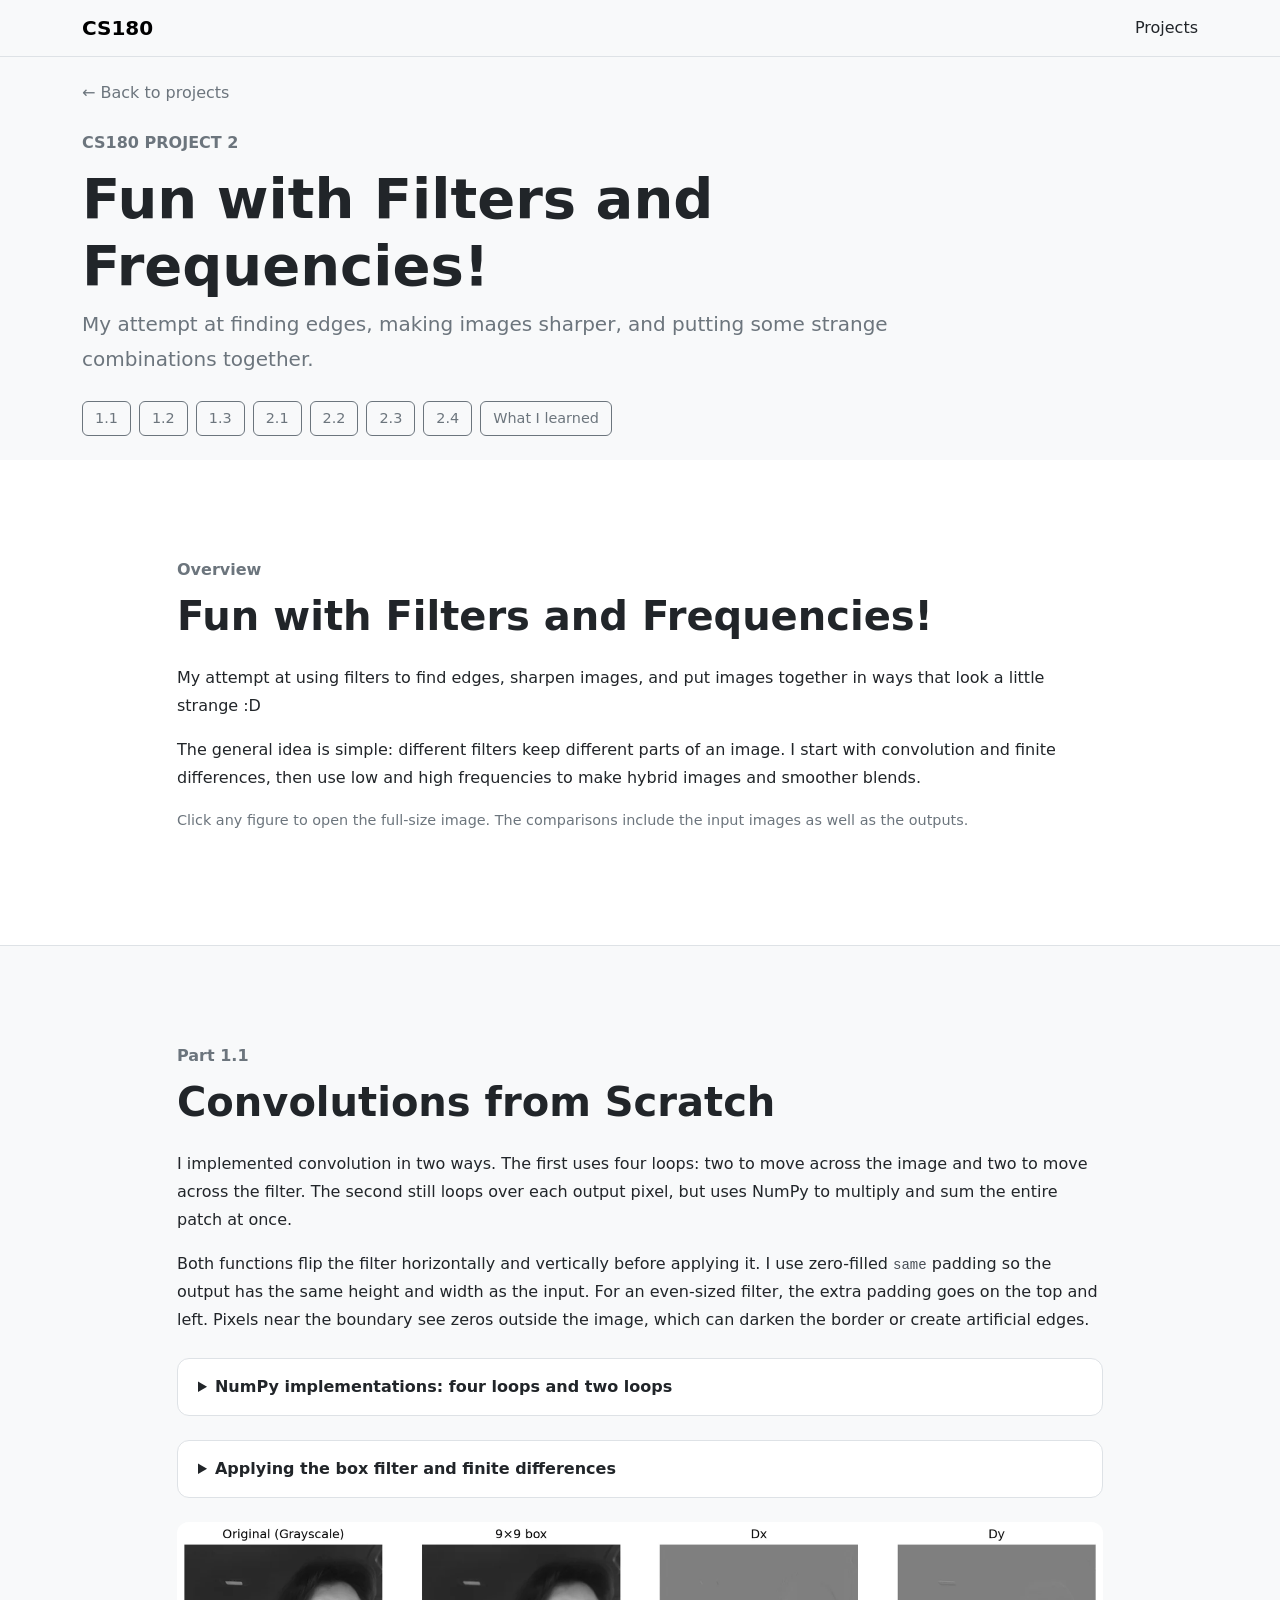
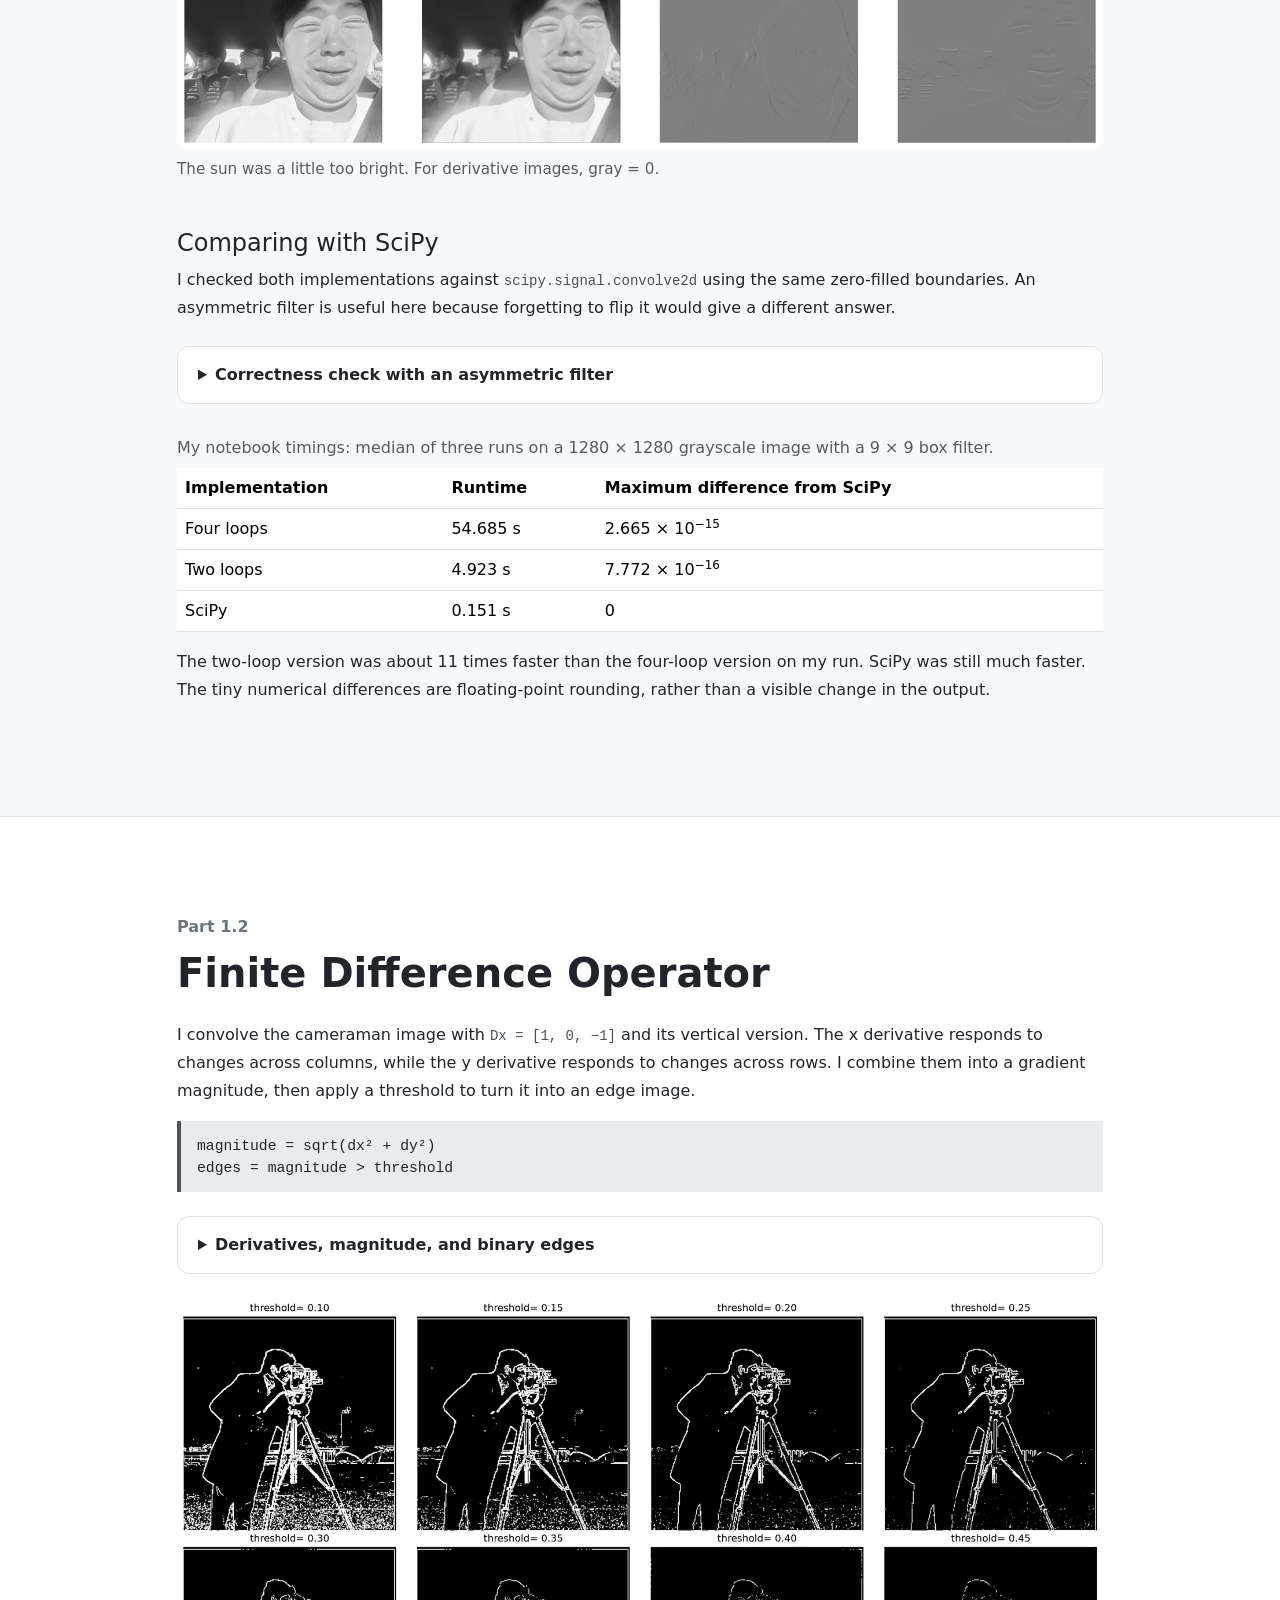
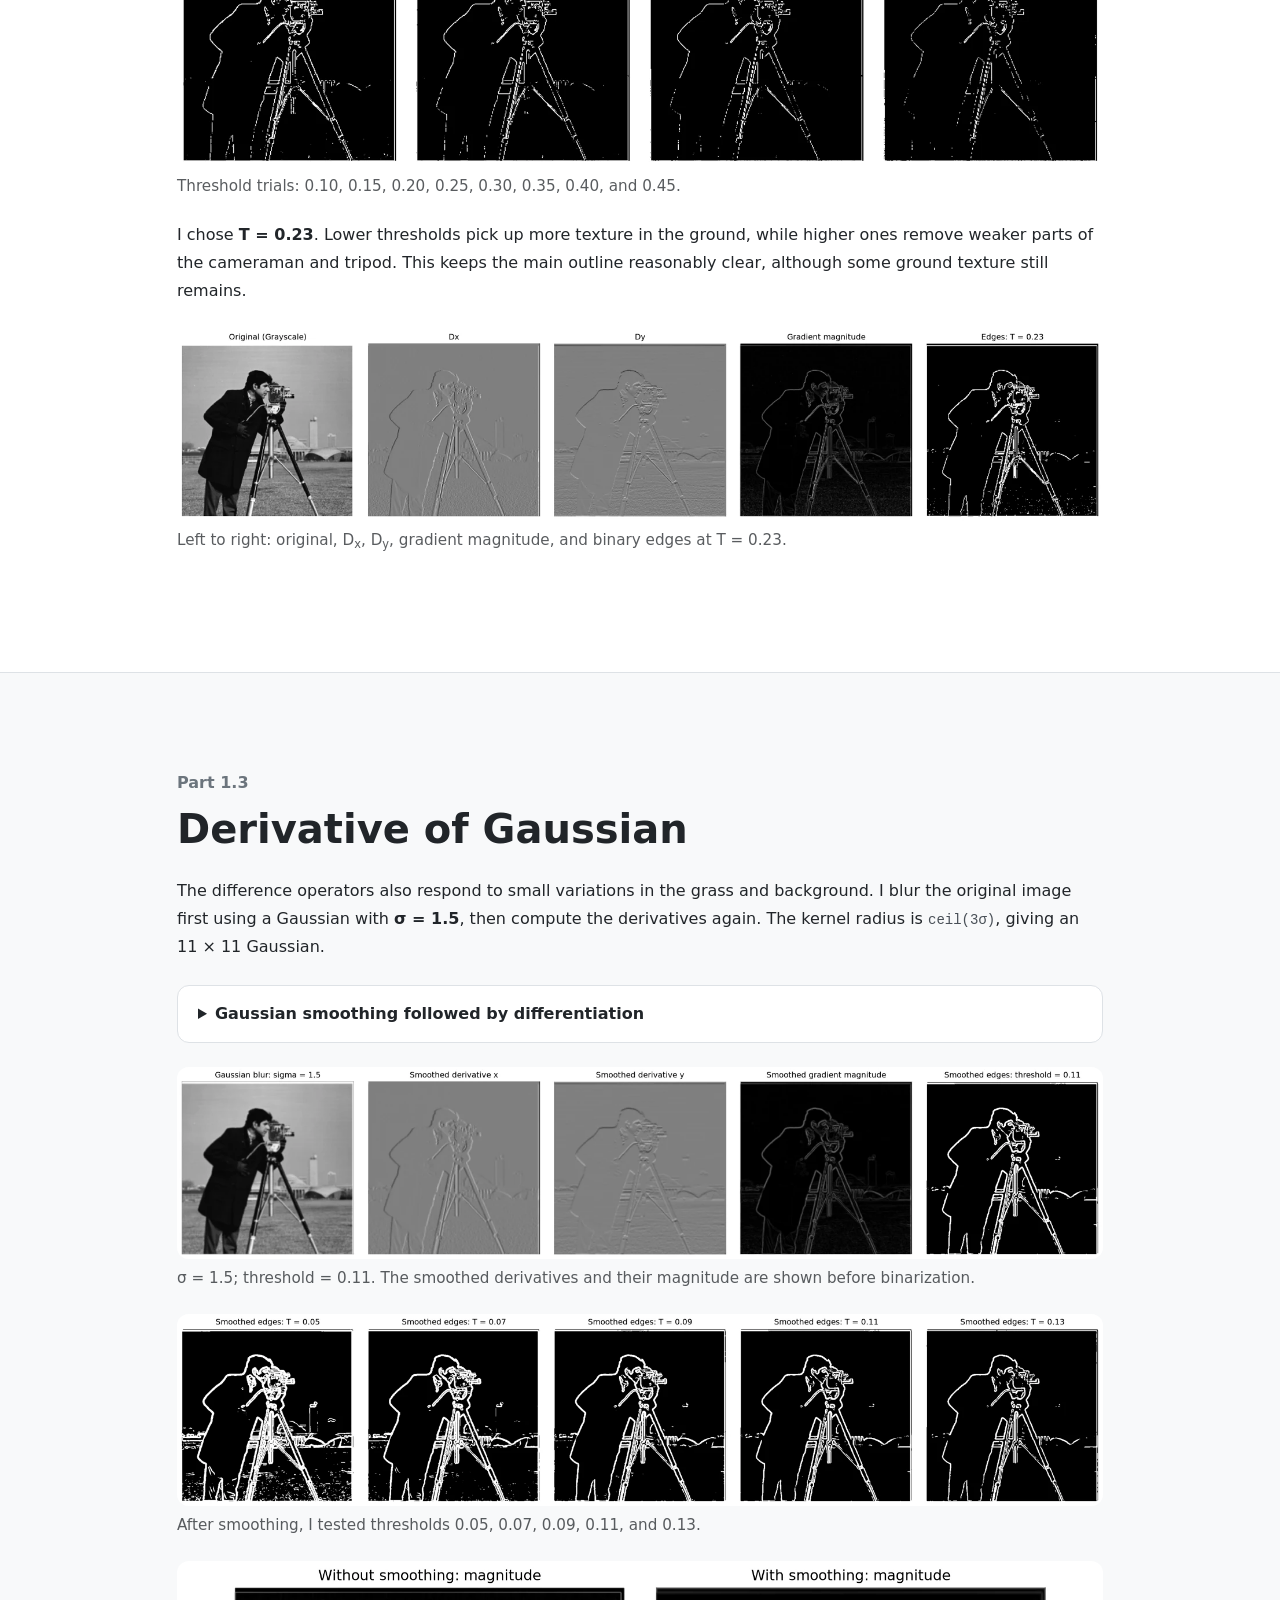
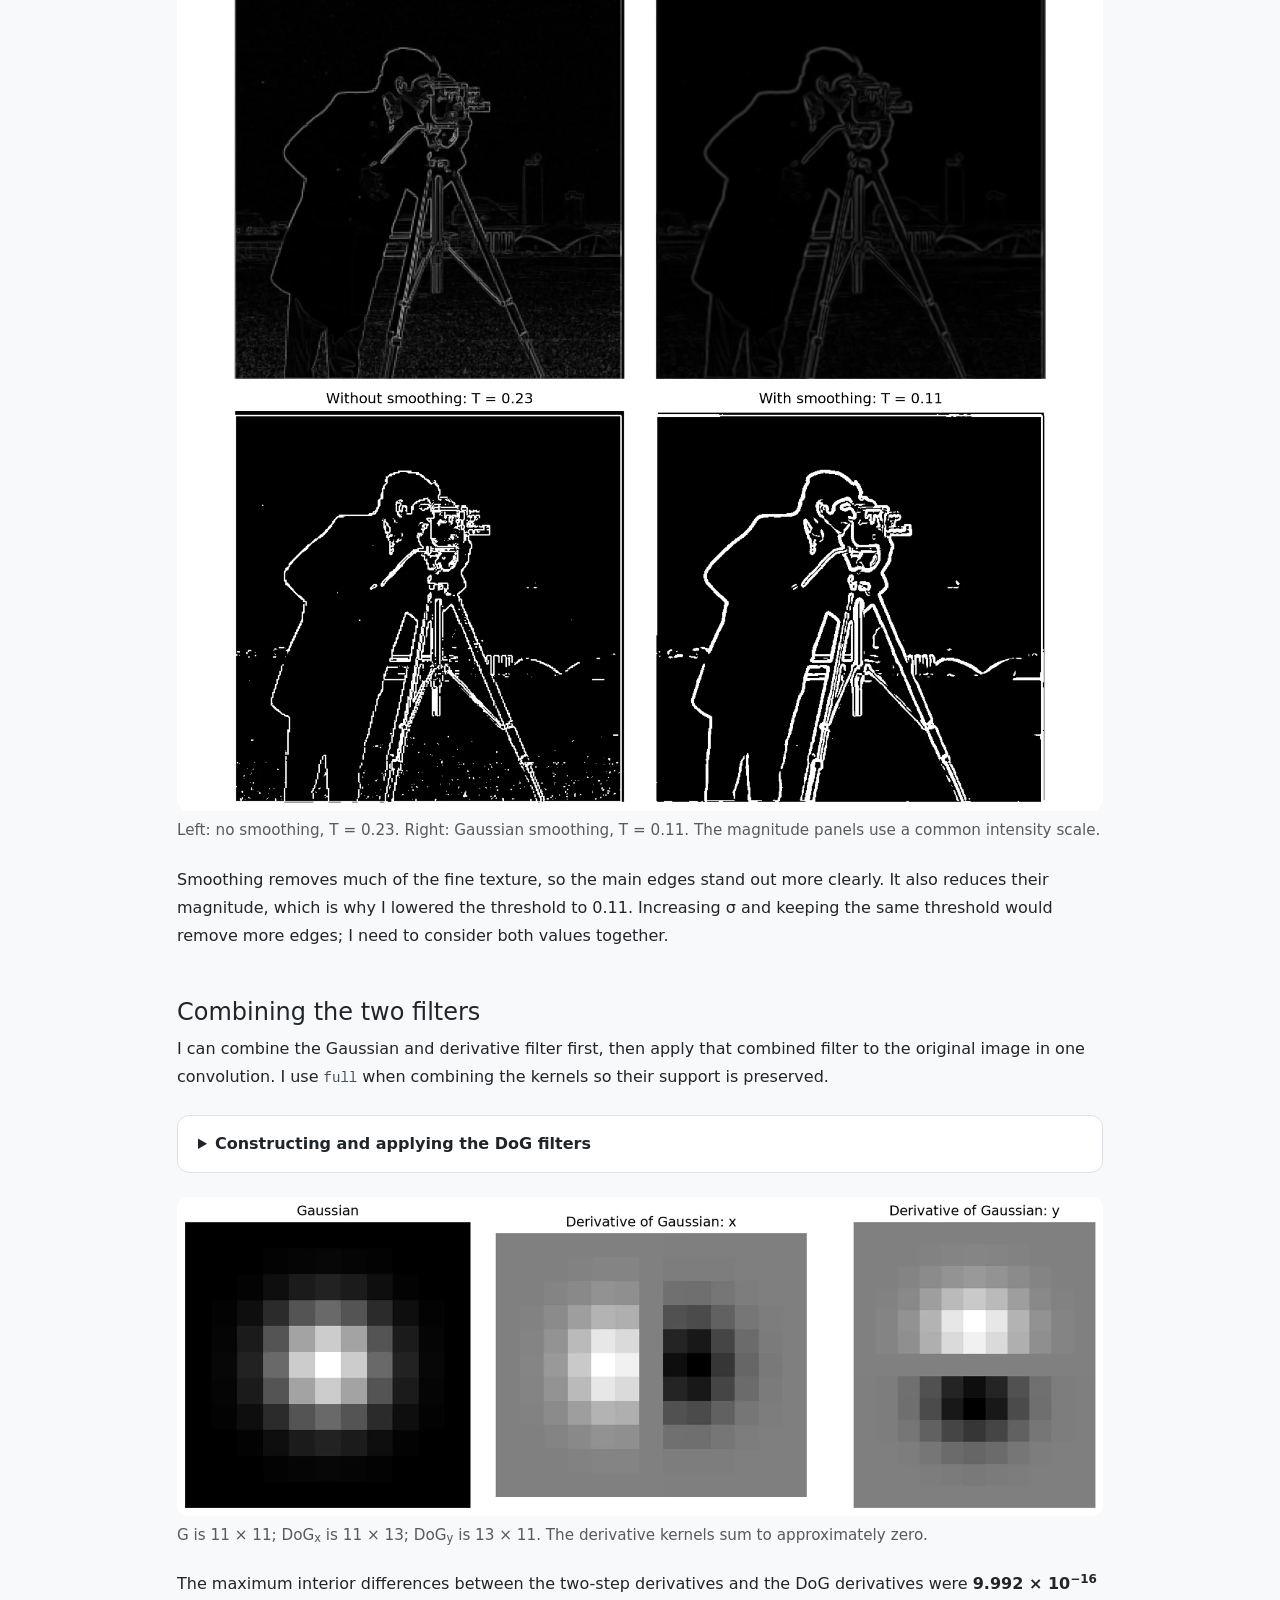
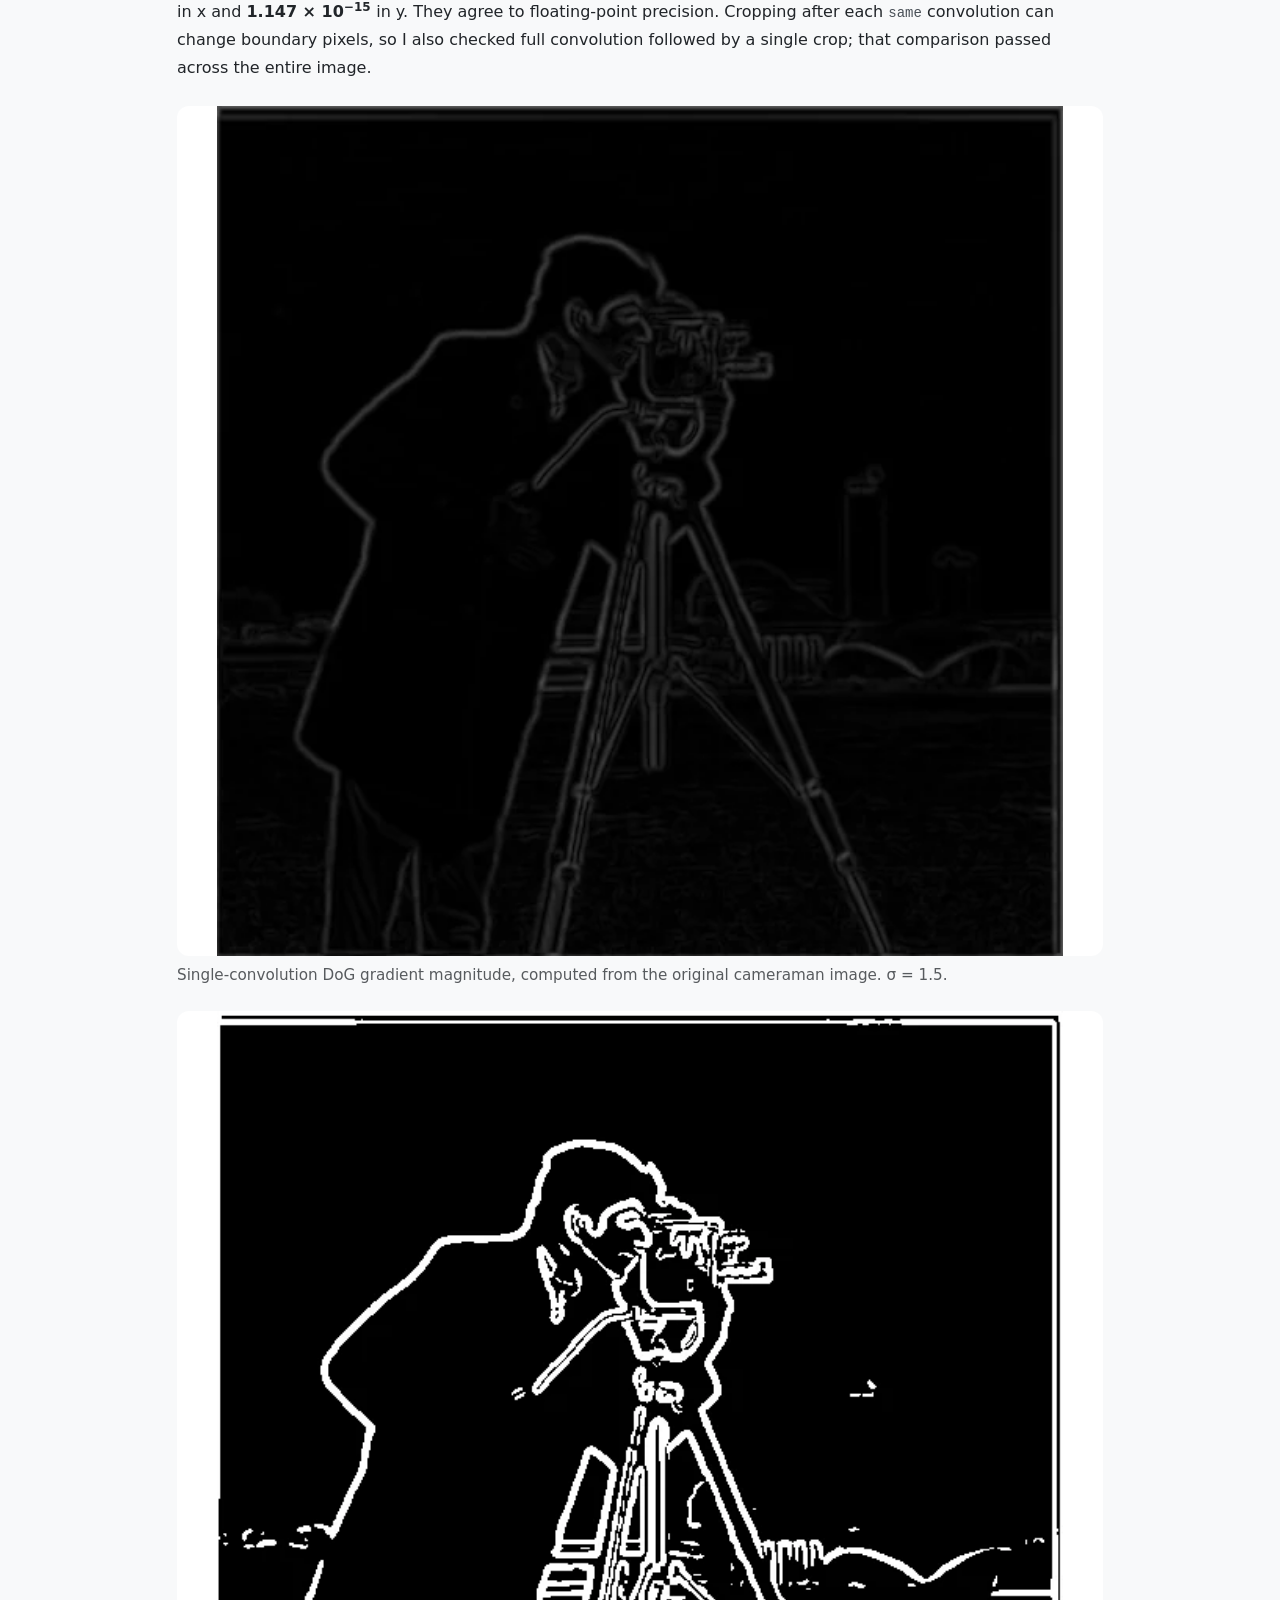
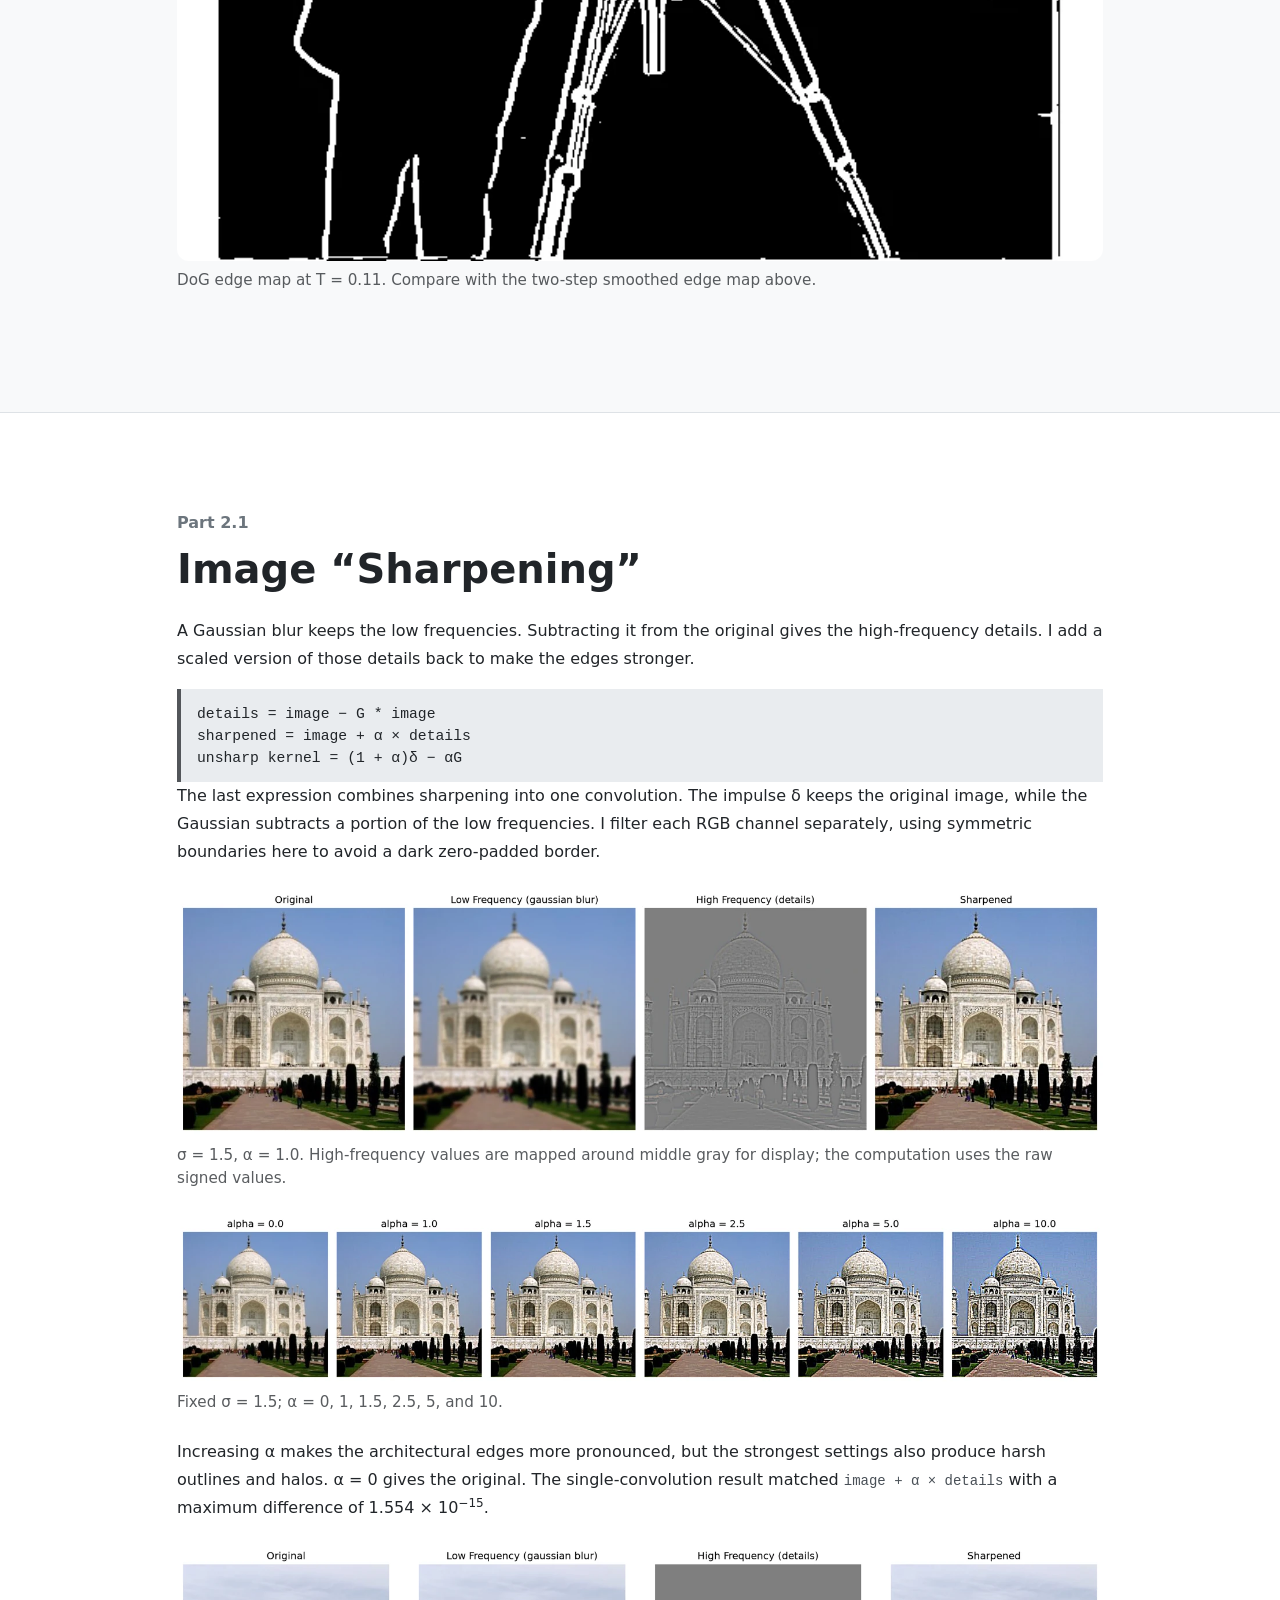
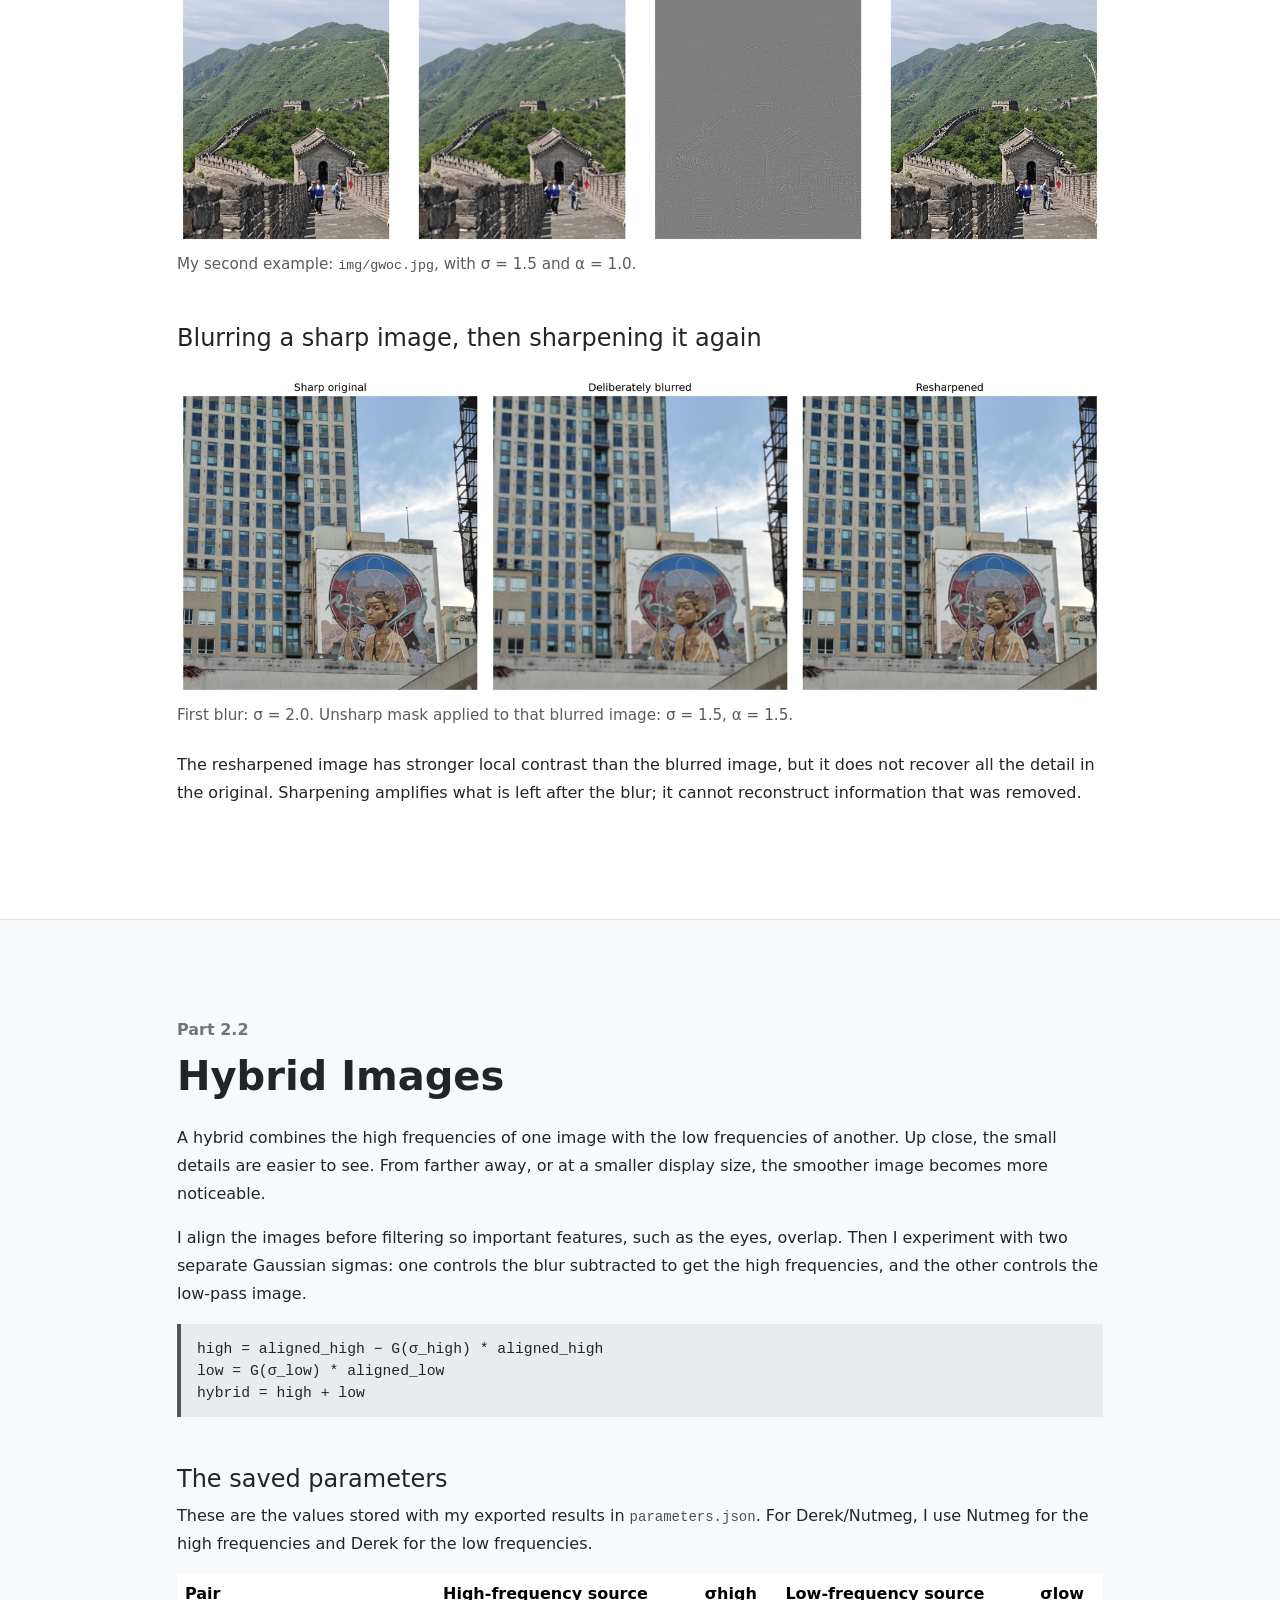
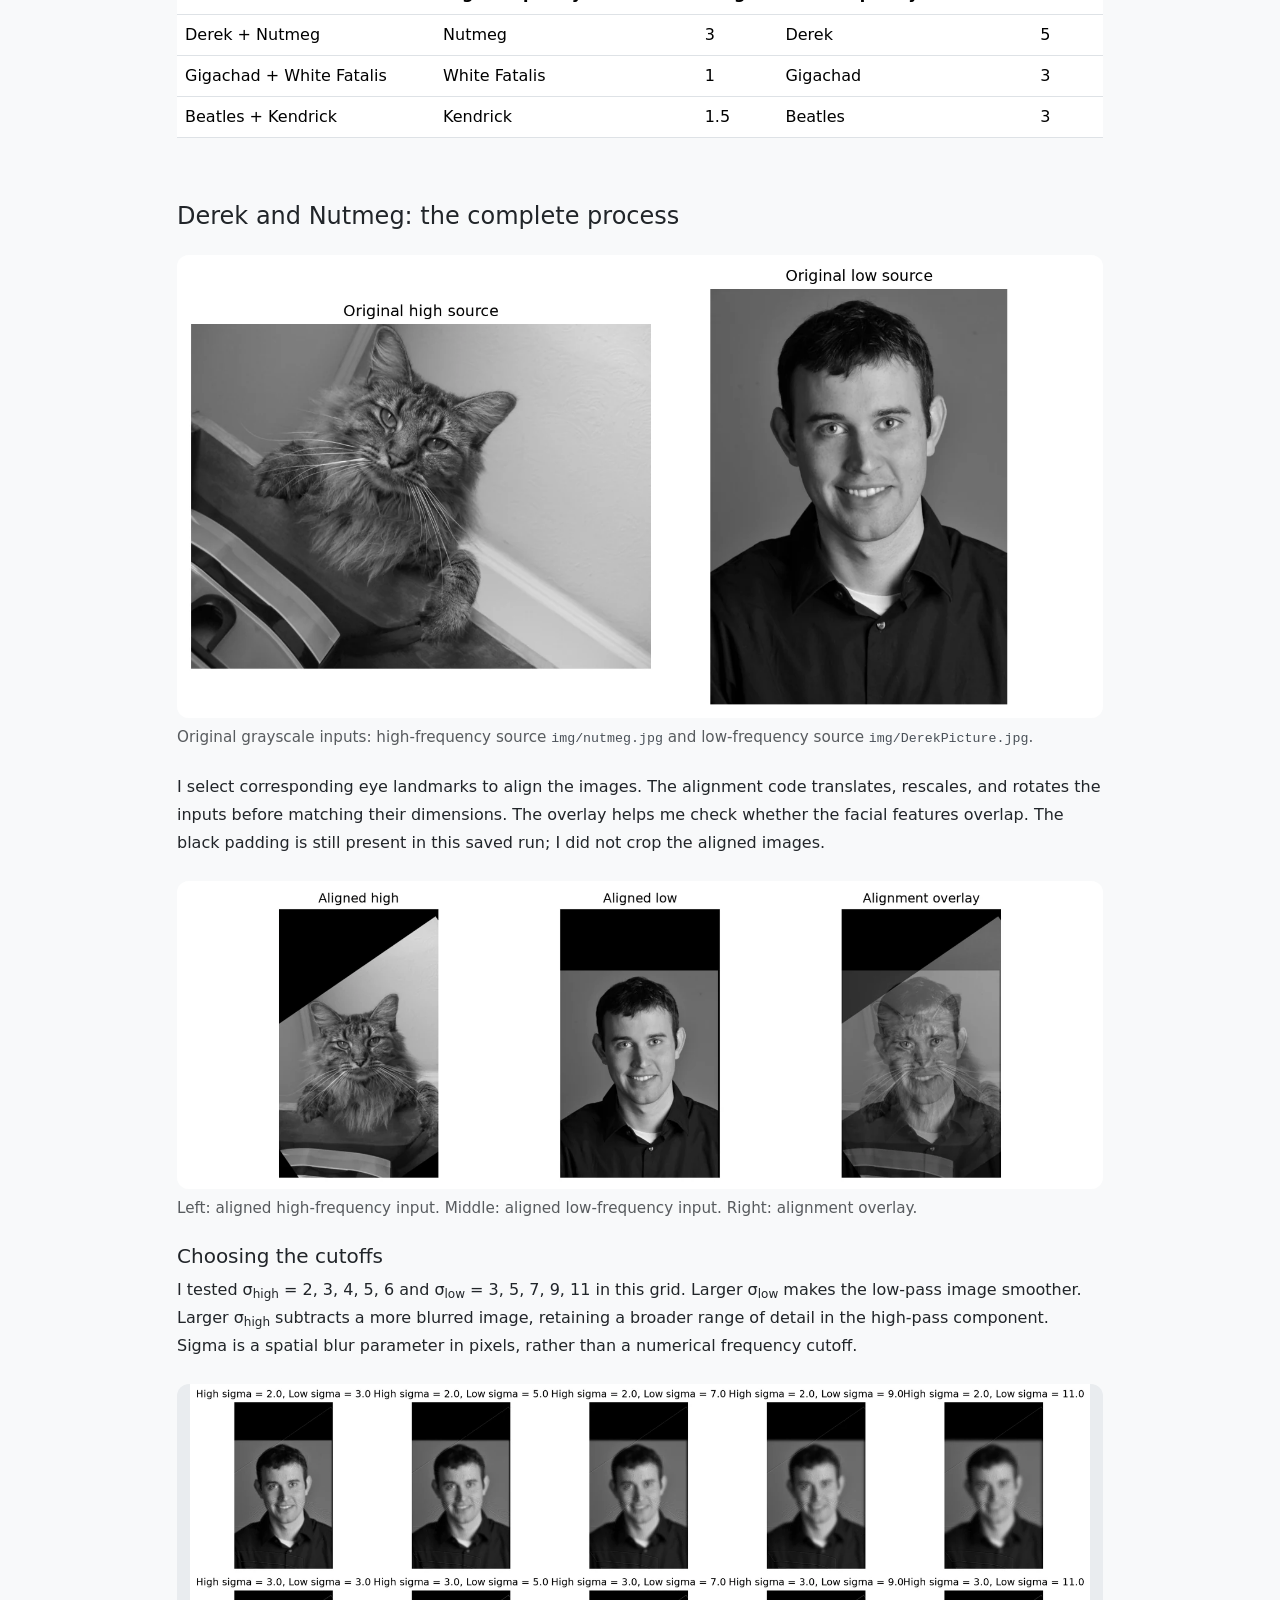
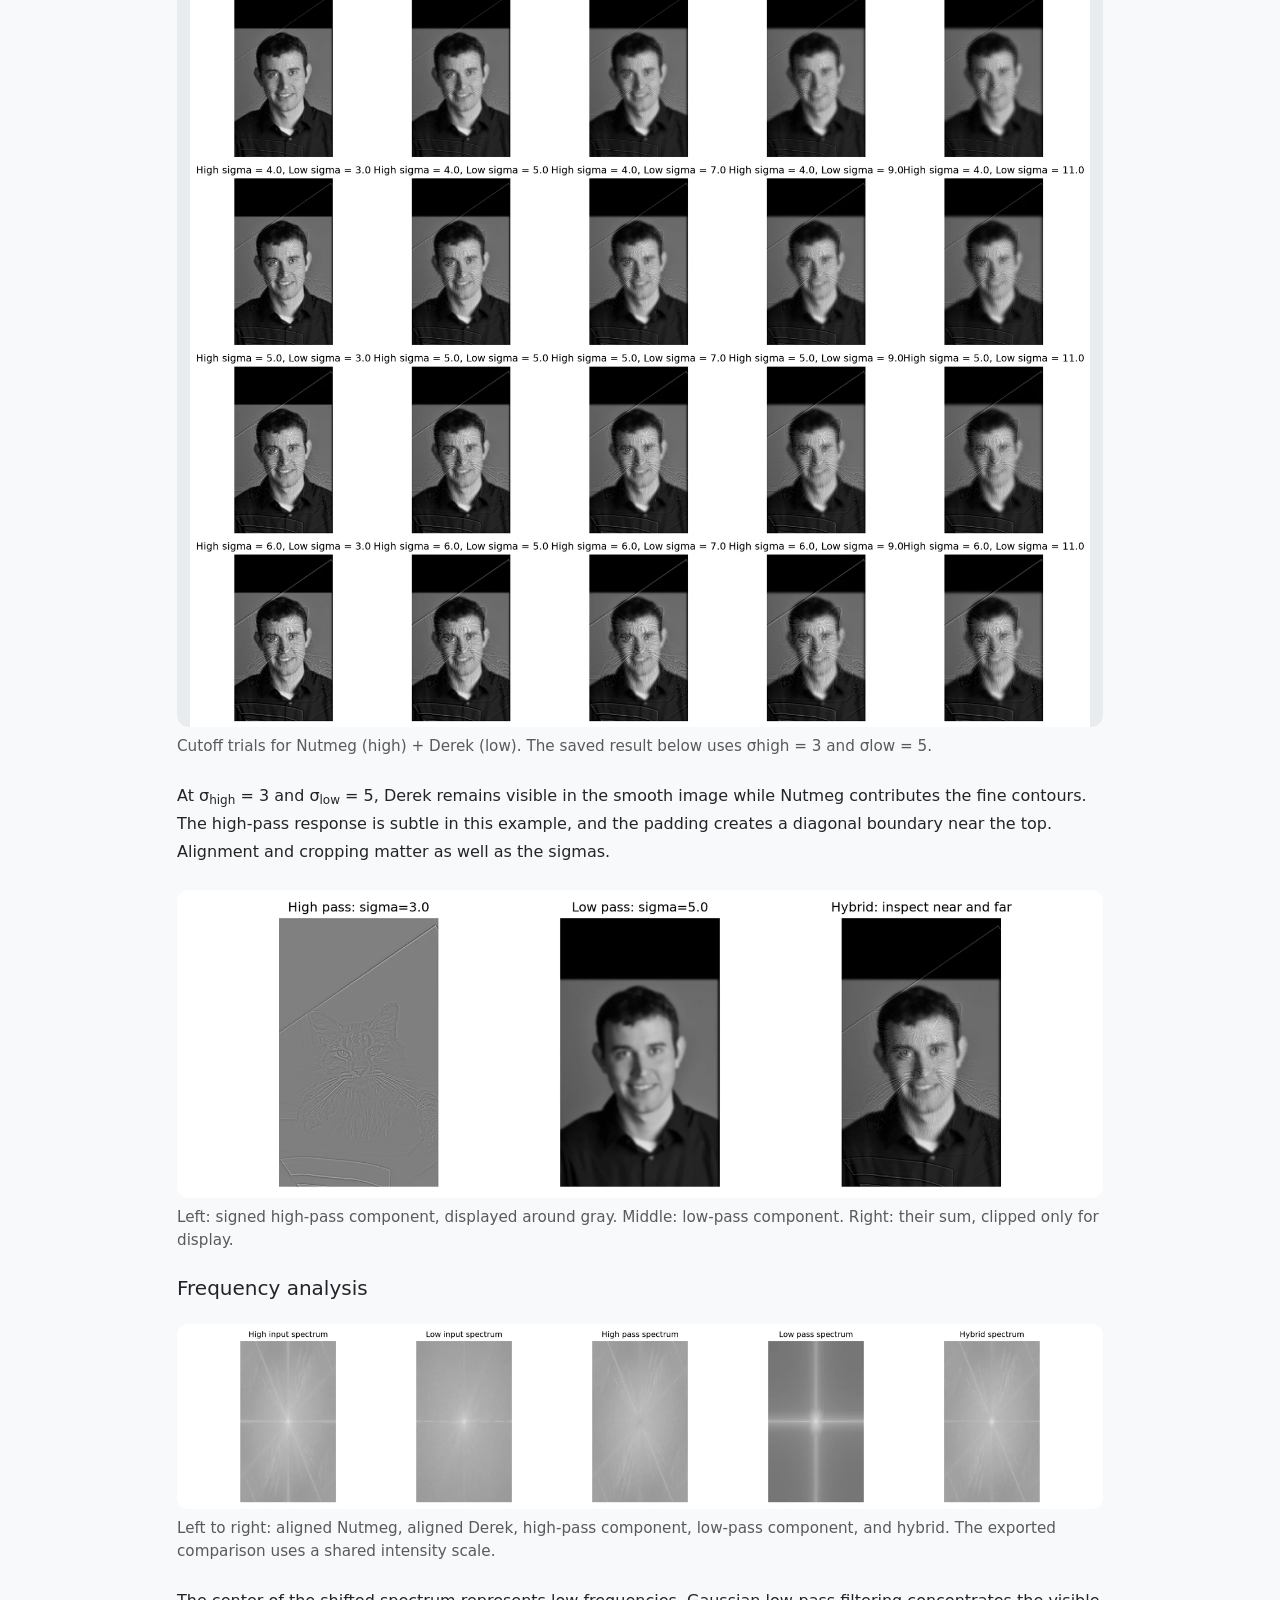
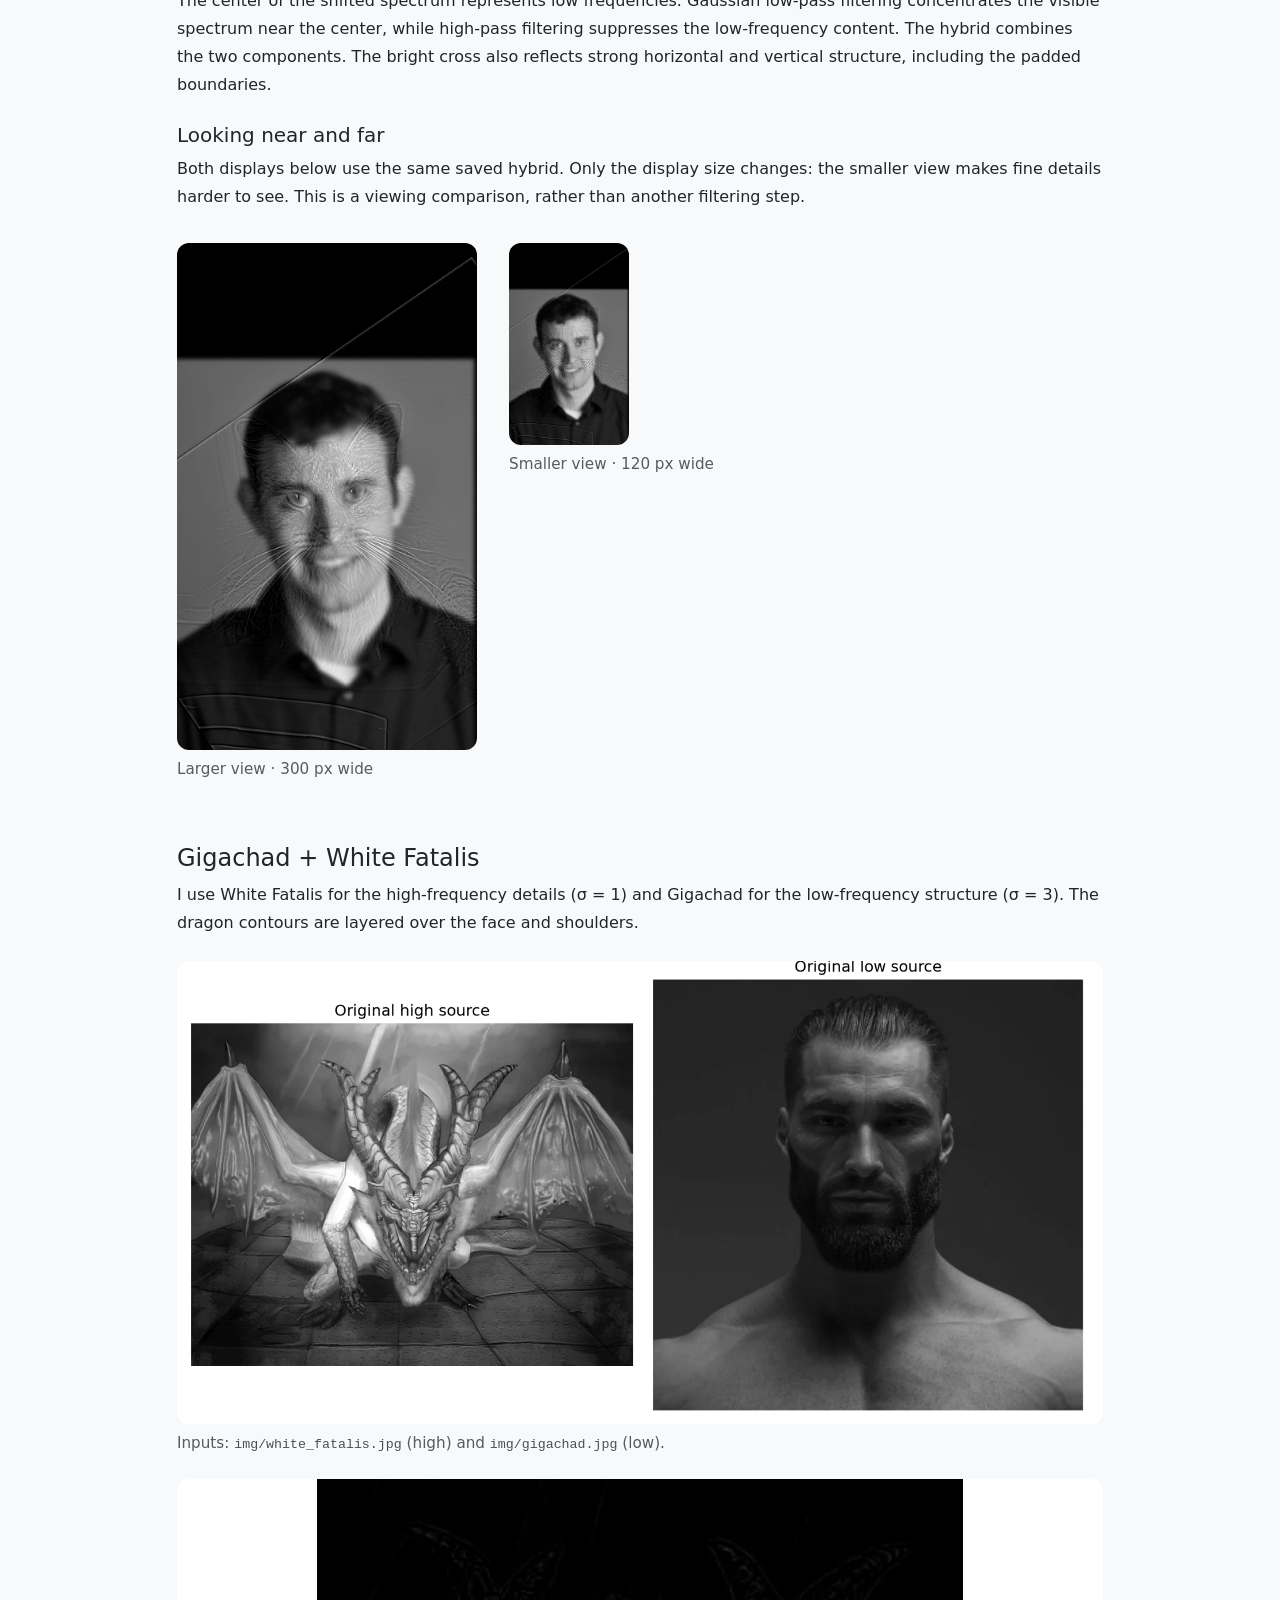
==== commit c01f4be5: "fixing text" ====
--- a/projects/project-2.html
+++ b/projects/project-2.html
@@ -49,7 +49,6 @@
 <p>My attempt at using filters to find edges, sharpen images, and put images together in ways that look a little strange :D</p>
 <p>The general idea is simple: different filters keep different parts of an image. I start with convolution and finite differences, then use low and high frequencies to make hybrid images and smoother blends.</p>
 <p class="text-secondary full-size-hint">Click any figure to open the full-size image. The comparisons include the input images as well as the outputs.</p>
-<p class="text-secondary">The results below use my saved project exports. Each section includes the inputs and outputs needed to follow the process.</p>
 </div>
 </div>
 </div>
@@ -131,7 +130,7 @@
 <a class="image-link" href="../assets/images/project2/out/1_1_comparison.png" target="_blank" rel="noopener">
 <img class="comparison-frame " src="../assets/images/project2/display/out/1_1_comparison.png.webp" alt="My grayscale portrait, box-filtered portrait, x derivative, and y derivative" loading="lazy">
 </a>
-<figcaption class="figure-caption mt-2">Left to right: original, 9 × 9 box blur, D<sub>x</sub>, and D<sub>y</sub>. The derivative images contain signed values, so gray represents zero.</figcaption>
+<figcaption class="figure-caption mt-2">The sun was a little too bright. For derivative images, gray = 0.</figcaption>
 </figure>
 <h3 class="h4 mt-5">Comparing with SciPy</h3>
 <p>I checked both implementations against <code>scipy.signal.convolve2d</code> using the same zero-filled boundaries. An asymmetric filter is useful here because forgetting to flip it would give a different answer.</p>
